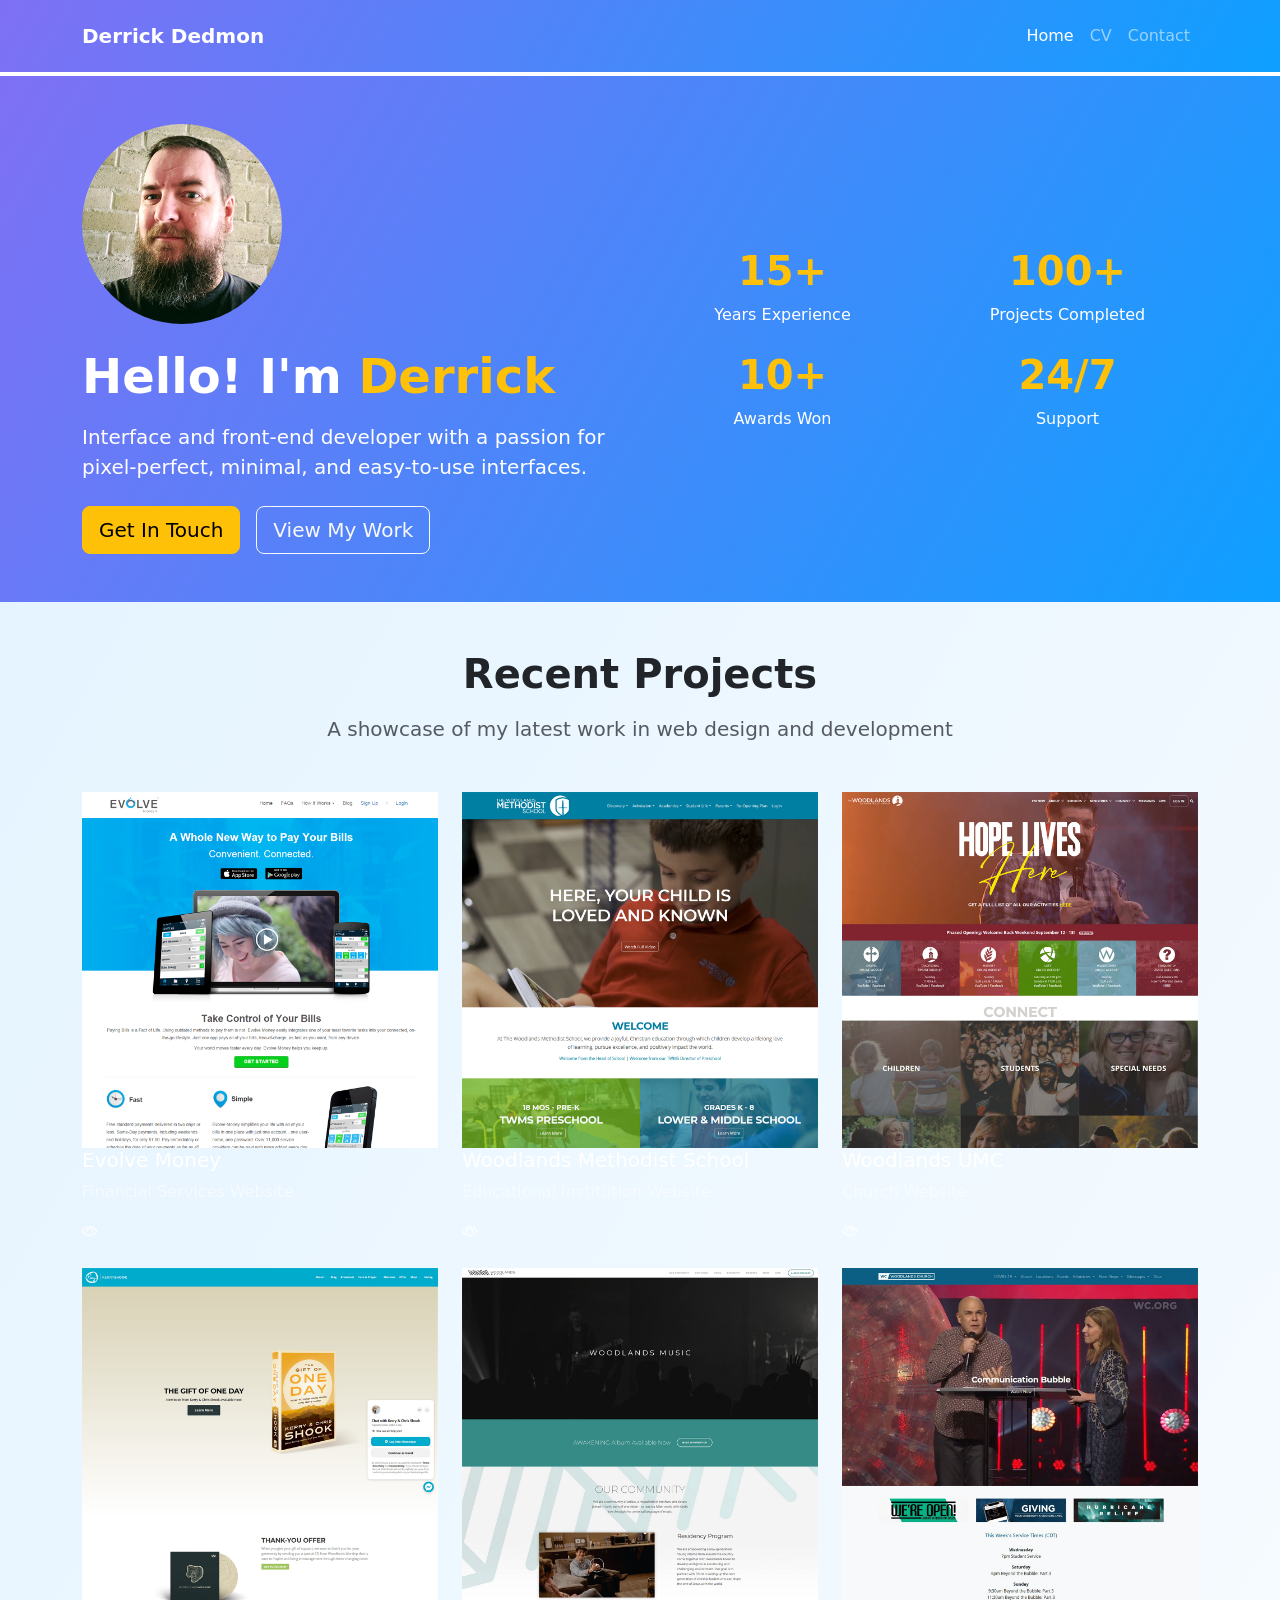
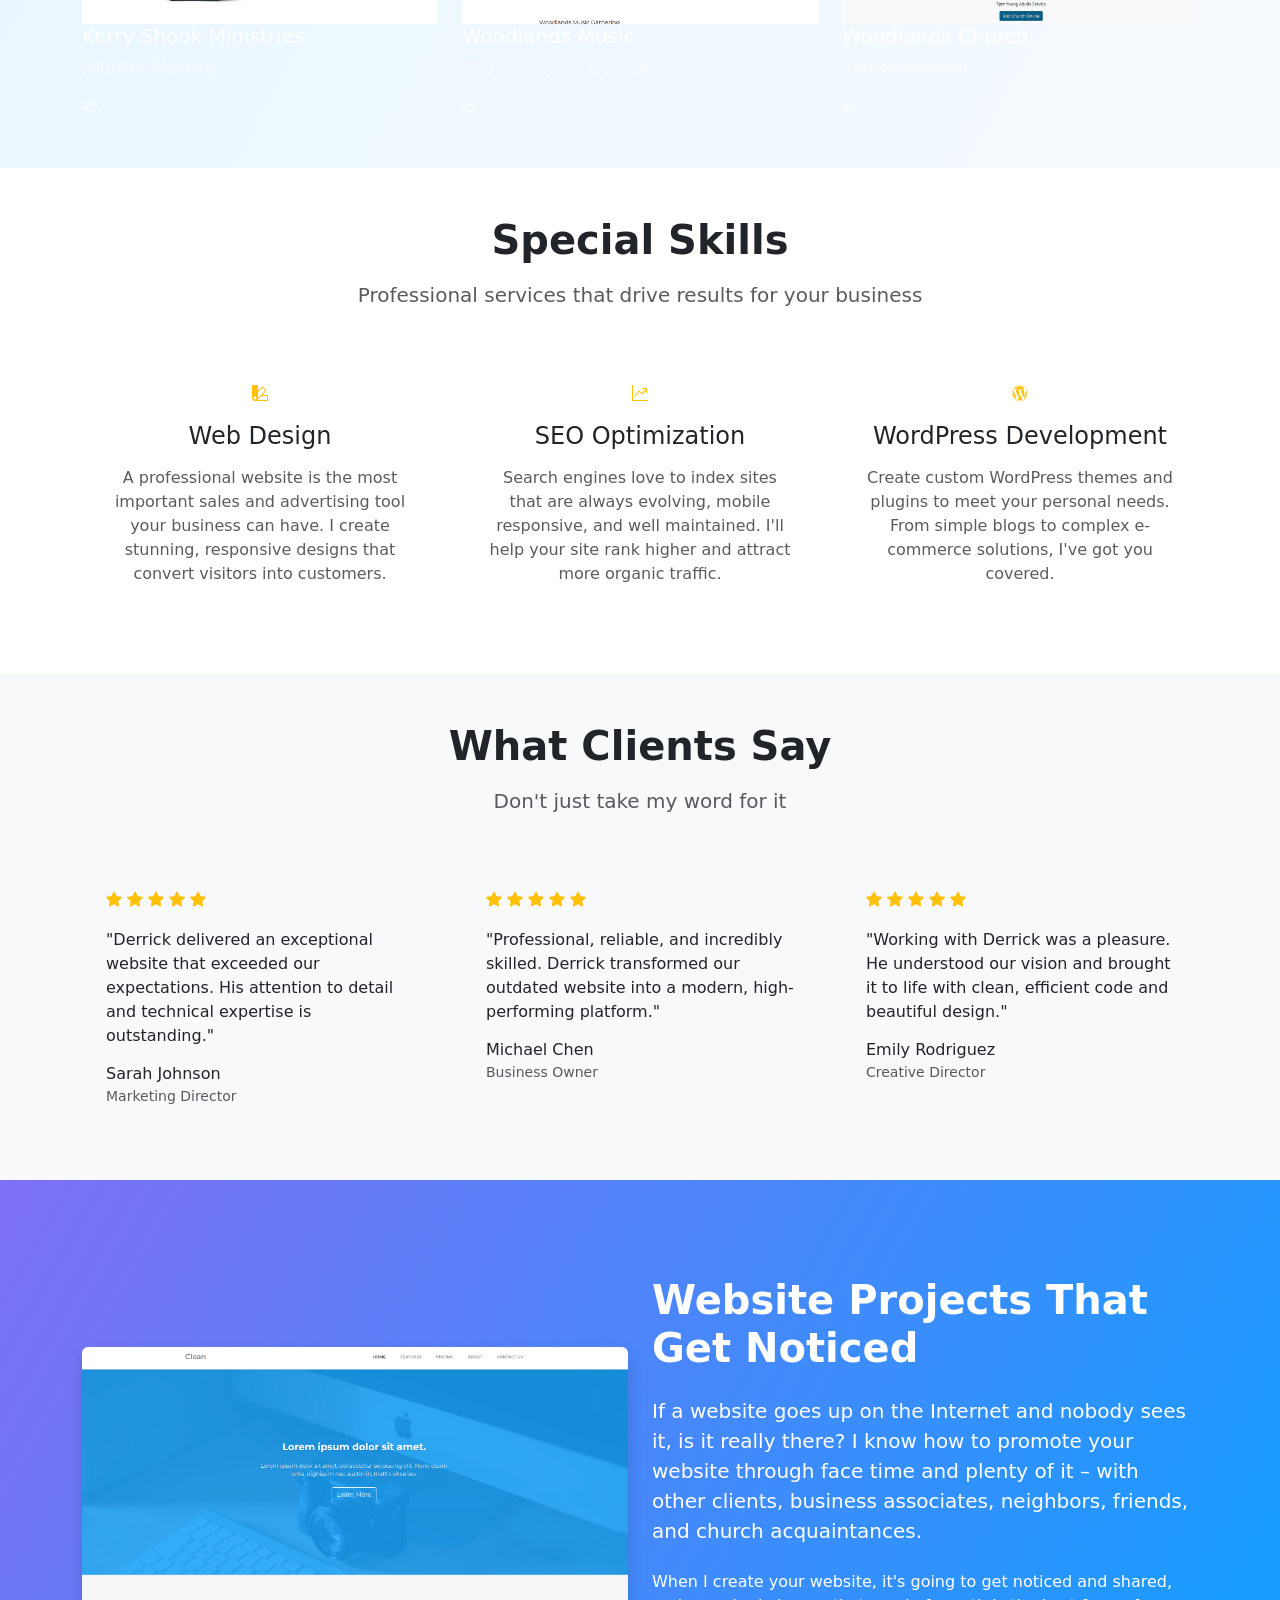
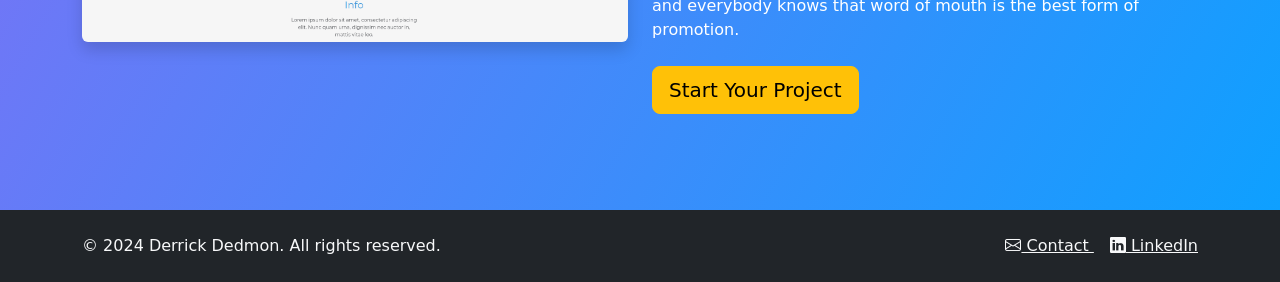
==== index.html @ a7741dc5 "Update index.html" ====
<!doctype html>
<html lang="en">
<head>
    <!-- Required meta tags -->
    <meta charset="utf-8">
    <meta name="viewport" content="width=device-width, initial-scale=1">
    <meta name="description" content="Derrick Dedmon - Expert WordPress Developer, Web Designer, and SEO Specialist in Houston, Texas. Creating stunning, responsive websites that drive results.">
    <meta name="keywords" content="WordPress Developer, Web Designer, SEO Specialist, Houston, Texas, Freelance Web Developer">
    <meta name="author" content="Derrick Dedmon">
    
    <!-- Open Graph / Facebook -->
    <meta property="og:type" content="website">
    <meta property="og:url" content="https://onegoodcoder.com/">
    <meta property="og:title" content="Derrick Dedmon - WordPress Developer & Web Designer">
    <meta property="og:description" content="Expert WordPress Developer, Web Designer, and SEO Specialist in Houston, Texas.">
    
    <!-- Bootstrap CSS -->
    <link href="https://cdn.jsdelivr.net/npm/bootstrap@5.3.7/dist/css/bootstrap.min.css" rel="stylesheet" integrity="sha384-LN+7fdVzj6u52u30Kp6M/trliBMCMKTyK833zpbD+pXdCLuTusPj697FH4R/5mcr" crossorigin="anonymous">
    <link href="https://cdn.jsdelivr.net/npm/bootstrap-icons@1.11.3/font/bootstrap-icons.css" rel="stylesheet">
    <link rel="stylesheet" href="./theme.css">

    <title>Derrick Dedmon - WordPress Developer, Web Designer, SEO Specialist | Houston, Texas</title>

    <!-- Google Tag Manager -->
    <script>(function (w, d, s, l, i) {
        w[l] = w[l] || [];
        w[l].push({
            'gtm.start':
                new Date().getTime(), event: 'gtm.js'
        });
        var f = d.getElementsByTagName(s)[0],
            j = d.createElement(s), dl = l != 'dataLayer' ? '&l=' + l : '';
        j.async = true;
        j.src =
            'https://www.googletagmanager.com/gtm.js?id=' + i + dl;
        f.parentNode.insertBefore(j, f);
    })(window, document, 'script', 'dataLayer', 'GTM-5NBNQS2');</script>
    <!-- End Google Tag Manager -->

    <!-- Global site tag (gtag.js) - Google Analytics -->
    <script async src="https://www.googletagmanager.com/gtag/js?id=G-TBDB7QMYYD"></script>
    <script>
        window.dataLayer = window.dataLayer || [];
        function gtag(){dataLayer.push(arguments);}
        gtag('js', new Date());
        gtag('config', 'G-TBDB7QMYYD');
    </script>
</head>
<body>
    <!-- Skip to main content for accessibility -->
    <a href="#main-content" class="visually-hidden-focusable btn btn-primary">Skip to main content</a>

    <!-- Google Tag Manager (noscript) -->
    <noscript>
        <iframe src="https://www.googletagmanager.com/ns.html?id=GTM-5NBNQS2"
                height="0" width="0" style="display:none;visibility:hidden"></iframe>
    </noscript>
    <!-- End Google Tag Manager (noscript) -->

    <nav class="navbar navbar-expand-lg fixed-top navbar-dark bg-dark gradient py-3" role="navigation" aria-label="Main navigation">
        <div class="container">
            <button class="navbar-toggler" type="button" data-bs-toggle="collapse" data-bs-target="#navbarNav" 
                    aria-controls="navbarNav" aria-expanded="false" aria-label="Toggle navigation">
                <span class="navbar-toggler-icon"></span>
            </button>
            <a class="navbar-brand fw-bold" href="index.html">Derrick Dedmon</a>
            <div class="collapse navbar-collapse" id="navbarNav">
                <ul class="navbar-nav ms-auto">
                    <li class="nav-item">
                        <a class="nav-link active" aria-current="page" href="index.html">Home</a>
                    </li>
                    <li class="nav-item">
                        <a class="nav-link" href="skills.html">CV</a>
                    </li>
                    <li class="nav-item">
                        <a class="nav-link" href="contact.html">Contact</a>
                    </li>
                </ul>
            </div>
        </div>
    </nav>

    <main id="main-content">
        <!-- Hero Section -->
        <section class="hero-section gradient text-white py-5" style="margin-top: 76px;">
            <div class="container">
                <div class="row align-items-center min-vh-75">
                    <div class="col-lg-6 text-center text-lg-start">
                        <img src="./images/Imug.png" alt="Derrick Dedmon - Professional headshot" 
                             class="img-fluid rounded-circle mb-4 hero-image" style="max-width: 200px;">
                        <h1 class="display-5 fw-bold mb-3">Hello! I'm <span class="text-warning">Derrick</span></h1>
                        <p class="lead mb-4">Interface and front-end developer with a passion for pixel-perfect, minimal, and easy-to-use interfaces.</p>
                        <div class="d-flex flex-column flex-sm-row gap-3 justify-content-center justify-content-lg-start">
                            <a href="contact.html" class="btn btn-warning btn-lg">Get In Touch</a>
                            <a href="skills.html" class="btn btn-outline-light btn-lg">View My Work</a>
                        </div>
                    </div>
                    <div class="col-lg-6 text-center mt-5 mt-lg-0">
                        <div class="hero-stats">
                            <div class="row g-4">
                                <div class="col-6">
                                    <div class="stat-box">
                                        <h3 class="display-6 fw-bold text-warning">15+</h3>
                                        <p class="mb-0">Years Experience</p>
                                    </div>
                                </div>
                                <div class="col-6">
                                    <div class="stat-box">
                                        <h3 class="display-6 fw-bold text-warning">100+</h3>
                                        <p class="mb-0">Projects Completed</p>
                                    </div>
                                </div>
                                <div class="col-6">
                                    <div class="stat-box">
                                        <h3 class="display-6 fw-bold text-warning">10+</h3>
                                        <p class="mb-0">Awards Won</p>
                                    </div>
                                </div>
                                <div class="col-6">
                                    <div class="stat-box">
                                        <h3 class="display-6 fw-bold text-warning">24/7</h3>
                                        <p class="mb-0">Support</p>
                                    </div>
                                </div>
                            </div>
                        </div>
                    </div>
                </div>
            </div>
        </section>

        <!-- Portfolio Section -->
        <section class="py-5 bg-light-blue" id="portfolio">
            <div class="container">
                <div class="text-center mb-5">
                    <h2 class="display-6 fw-bold mb-3">Recent Projects</h2>
                    <p class="lead text-muted">A showcase of my latest work in web design and development</p>
                </div>
                <div class="row g-4">
                    <div class="col-lg-4 col-md-6">
                        <div class="portfolio-card" data-bs-toggle="modal" data-bs-target="#portfolioModal1">
                            <div class="portfolio-image">
                                <img src="./images/Evolve-Money-1270.png" alt="Evolve Money - Financial services website" class="img-fluid">
                                <div class="portfolio-overlay">
                                    <div class="overlay-content">
                                        <h5 class="text-white">Evolve Money</h5>
                                        <p class="text-white-50">Financial Services Website</p>
                                        <i class="bi bi-eye text-white"></i>
                                    </div>
                                </div>
                            </div>
                        </div>
                    </div>
                    <div class="col-lg-4 col-md-6">
                        <div class="portfolio-card" data-bs-toggle="modal" data-bs-target="#portfolioModal2">
                            <div class="portfolio-image">
                                <img src="./images/The-Woodlands-Methodist-School-1270.png" alt="The Woodlands Methodist School website" class="img-fluid">
                                <div class="portfolio-overlay">
                                    <div class="overlay-content">
                                        <h5 class="text-white">Woodlands Methodist School</h5>
                                        <p class="text-white-50">Educational Institution Website</p>
                                        <i class="bi bi-eye text-white"></i>
                                    </div>
                                </div>
                            </div>
                        </div>
                    </div>
                    <div class="col-lg-4 col-md-6">
                        <div class="portfolio-card" data-bs-toggle="modal" data-bs-target="#portfolioModal3">
                            <div class="portfolio-image">
                                <img src="./images/The-Woodlands-United-Methodist-Church-Woodlands-Texas-1270.png" alt="The Woodlands United Methodist Church website" class="img-fluid">
                                <div class="portfolio-overlay">
                                    <div class="overlay-content">
                                        <h5 class="text-white">Woodlands UMC</h5>
                                        <p class="text-white-50">Church Website</p>
                                        <i class="bi bi-eye text-white"></i>
                                    </div>
                                </div>
                            </div>
                        </div>
                    </div>
                    <div class="col-lg-4 col-md-6">
                        <div class="portfolio-card" data-bs-toggle="modal" data-bs-target="#portfolioModal4">
                            <div class="portfolio-image">
                                <img src="./images/Kerry-Shook-Ministries-1270.png" alt="Kerry Shook Ministries website" class="img-fluid">
                                <div class="portfolio-overlay">
                                    <div class="overlay-content">
                                        <h5 class="text-white">Kerry Shook Ministries</h5>
                                        <p class="text-white-50">Ministry Website</p>
                                        <i class="bi bi-eye text-white"></i>
                                    </div>
                                </div>
                            </div>
                        </div>
                    </div>
                    <div class="col-lg-4 col-md-6">
                        <div class="portfolio-card" data-bs-toggle="modal" data-bs-target="#portfolioModal5">
                            <div class="portfolio-image">
                                <img src="./images/Woodlands-Music-1270.png" alt="Woodlands Music website" class="img-fluid">
                                <div class="portfolio-overlay">
                                    <div class="overlay-content">
                                        <h5 class="text-white">Woodlands Music</h5>
                                        <p class="text-white-50">Music Services Website</p>
                                        <i class="bi bi-eye text-white"></i>
                                    </div>
                                </div>
                            </div>
                        </div>
                    </div>
                    <div class="col-lg-4 col-md-6">
                        <div class="portfolio-card" data-bs-toggle="modal" data-bs-target="#portfolioModal6">
                            <div class="portfolio-image">
                                <img src="./images/Woodlands-Church-1270.png" alt="Woodlands Church website" class="img-fluid">
                                <div class="portfolio-overlay">
                                    <div class="overlay-content">
                                        <h5 class="text-white">Woodlands Church</h5>
                                        <p class="text-white-50">Church Website</p>
                                        <i class="bi bi-eye text-white"></i>
                                    </div>
                                </div>
                            </div>
                        </div>
                    </div>
                </div>
            </div>
        </section>

        <!-- Services Section -->
        <section class="py-5" id="services">
            <div class="container">
                <div class="text-center mb-5">
                    <h2 class="display-6 fw-bold mb-3">Special Skills</h2>
                    <p class="lead text-muted">Professional services that drive results for your business</p>
                </div>
                <div class="row g-4">
                    <div class="col-lg-4 col-md-6">
                        <div class="service-card text-center h-100 p-4">
                            <div class="service-icon mb-3">
                                <i class="bi bi-palette2 text-warning"></i>
                            </div>
                            <h4 class="mb-3">Web Design</h4>
                            <p class="text-muted">A professional website is the most important sales and advertising tool your business can have. I create stunning, responsive designs that convert visitors into customers.</p>
                        </div>
                    </div>
                    <div class="col-lg-4 col-md-6">
                        <div class="service-card text-center h-100 p-4">
                            <div class="service-icon mb-3">
                                <i class="bi bi-graph-up-arrow text-warning"></i>
                            </div>
                            <h4 class="mb-3">SEO Optimization</h4>
                            <p class="text-muted">Search engines love to index sites that are always evolving, mobile responsive, and well maintained. I'll help your site rank higher and attract more organic traffic.</p>
                        </div>
                    </div>
                    <div class="col-lg-4 col-md-6">
                        <div class="service-card text-center h-100 p-4">
                            <div class="service-icon mb-3">
                                <i class="bi bi-wordpress text-warning"></i>
                            </div>
                            <h4 class="mb-3">WordPress Development</h4>
                            <p class="text-muted">Create custom WordPress themes and plugins to meet your personal needs. From simple blogs to complex e-commerce solutions, I've got you covered.</p>
                        </div>
                    </div>
                </div>
            </div>
        </section>

        <!-- Testimonials Section -->
        <section class="py-5 bg-light">
            <div class="container">
                <div class="text-center mb-5">
                    <h2 class="display-6 fw-bold mb-3">What Clients Say</h2>
                    <p class="lead text-muted">Don't just take my word for it</p>
                </div>
                <div class="row g-4">
                    <div class="col-lg-4">
                        <div class="testimonial-card p-4 h-100">
                            <div class="stars mb-3">
                                <i class="bi bi-star-fill text-warning"></i>
                                <i class="bi bi-star-fill text-warning"></i>
                                <i class="bi bi-star-fill text-warning"></i>
                                <i class="bi bi-star-fill text-warning"></i>
                                <i class="bi bi-star-fill text-warning"></i>
                            </div>
                            <p class="mb-3">"Derrick delivered an exceptional website that exceeded our expectations. His attention to detail and technical expertise is outstanding."</p>
                            <div class="d-flex align-items-center">
                                <div>
                                    <h6 class="mb-0">Sarah Johnson</h6>
                                    <small class="text-muted">Marketing Director</small>
                                </div>
                            </div>
                        </div>
                    </div>
                    <div class="col-lg-4">
                        <div class="testimonial-card p-4 h-100">
                            <div class="stars mb-3">
                                <i class="bi bi-star-fill text-warning"></i>
                                <i class="bi bi-star-fill text-warning"></i>
                                <i class="bi bi-star-fill text-warning"></i>
                                <i class="bi bi-star-fill text-warning"></i>
                                <i class="bi bi-star-fill text-warning"></i>
                            </div>
                            <p class="mb-3">"Professional, reliable, and incredibly skilled. Derrick transformed our outdated website into a modern, high-performing platform."</p>
                            <div class="d-flex align-items-center">
                                <div>
                                    <h6 class="mb-0">Michael Chen</h6>
                                    <small class="text-muted">Business Owner</small>
                                </div>
                            </div>
                        </div>
                    </div>
                    <div class="col-lg-4">
                        <div class="testimonial-card p-4 h-100">
                            <div class="stars mb-3">
                                <i class="bi bi-star-fill text-warning"></i>
                                <i class="bi bi-star-fill text-warning"></i>
                                <i class="bi bi-star-fill text-warning"></i>
                                <i class="bi bi-star-fill text-warning"></i>
                                <i class="bi bi-star-fill text-warning"></i>
                            </div>
                            <p class="mb-3">"Working with Derrick was a pleasure. He understood our vision and brought it to life with clean, efficient code and beautiful design."</p>
                            <div class="d-flex align-items-center">
                                <div>
                                    <h6 class="mb-0">Emily Rodriguez</h6>
                                    <small class="text-muted">Creative Director</small>
                                </div>
                            </div>
                        </div>
                    </div>
                </div>
            </div>
        </section>

        <!-- About Section -->
        <section class="gradient text-white py-5">
            <div class="container">
                <div class="row align-items-center py-5">
                    <div class="col-lg-6 mb-4 mb-lg-0">
                        <img src="./images/image6.png" alt="Derrick working on website projects" class="img-fluid rounded shadow">
                    </div>
                    <div class="col-lg-6">
                        <h2 class="display-6 fw-bold mb-4">Website Projects That Get Noticed</h2>
                        <p class="lead mb-4">If a website goes up on the Internet and nobody sees it, is it really there? I know how to promote your website through face time and plenty of it – with other clients, business associates, neighbors, friends, and church acquaintances.</p>
                        <p class="mb-4">When I create your website, it's going to get noticed and shared, and everybody knows that word of mouth is the best form of promotion.</p>
                        <a href="contact.html" class="btn btn-warning btn-lg">Start Your Project</a>
                    </div>
                </div>
            </div>
        </section>
    </main>

    <!-- Footer -->
    <footer class="bg-dark text-light py-4">
        <div class="container">
            <div class="row">
                <div class="col-md-6">
                    <p class="mb-0">&copy; 2024 Derrick Dedmon. All rights reserved.</p>
                </div>
                <div class="col-md-6 text-md-end">
                    <a href="mailto:derrick@onegoodcoder.com" class="text-light me-3">
                        <i class="bi bi-envelope"></i> Contact
                    </a>
                    <a href="#" class="text-light">
                        <i class="bi bi-linkedin"></i> LinkedIn
                    </a>
                </div>
            </div>
        </div>
    </footer>

    <!-- Portfolio Modals -->
    <div class="modal fade" id="portfolioModal1" tabindex="-1" aria-labelledby="portfolioModal1Label" aria-hidden="true">
        <div class="modal-dialog modal-lg">
            <div class="modal-content">
                <div class="modal-header">
                    <h5 class="modal-title" id="portfolioModal1Label">Evolve Money</h5>
                    <button type="button" class="btn-close" data-bs-dismiss="modal" aria-label="Close"></button>
                </div>
                <div class="modal-body">
                    <img src="./images/Evolve-Money-1270.png" alt="Evolve Money website screenshot" class="img-fluid mb-3">
                    <p><strong>Project Type:</strong> Financial Services Website</p>
                    <p><strong>Technologies:</strong> WordPress, Custom Theme, Bootstrap, JavaScript</p>
                    <p><strong>Description:</strong> A modern, secure financial services website with custom user portals and responsive design. Features include account management, financial calculators, and integrated payment systems.</p>
                </div>
            </div>
        </div>
    </div>

    <!-- Additional portfolio modals would follow the same pattern -->
    
    <script src="https://cdn.jsdelivr.net/npm/bootstrap@5.3.7/dist/js/bootstrap.bundle.min.js" integrity="sha384-ndDqU0Gzau9qJ1lfW4pNLlhNTkCfHzAVBReH9diLvGRem5+R9g2FzA8ZGN954O5Q" crossorigin="anonymous"></script>
    
    <script>
        // Smooth scrolling for internal links
        document.querySelectorAll('a[href^="#"]').forEach(anchor => {
            anchor.addEventListener('click', function (e) {
                e.preventDefault();
                const target = document.querySelector(this.getAttribute('href'));
                if (target) {
                    target.scrollIntoView({
                        behavior: 'smooth',
                        block: 'start'
                    });
                }
            });
        });

        // Add loading animation for portfolio images
        const portfolioImages = document.querySelectorAll('.portfolio-image img');
        portfolioImages.forEach(img => {
            img.addEventListener('load', function() {
                this.classList.add('loaded');
            });
        });
    </script>
</body>
</html>
---- theme.css ----
.gradient {
  background: linear-gradient(120deg, #7f70f5, #0ea0ff);
  background-color: rgba(0, 0, 0, 0);
  color: #fff;
}
.bg-light-blue {
  background: linear-gradient(120deg, #e5f4ff, #f6fbff);
  background-color: #e5f4ff;
}
.grow {
  transition: all 0.2s ease-in-out;
}
.grow:hover {
  transform: scale(1.1);
  -webkit-box-shadow: 0px 0px 10px 0px rgba(0,0,0,0.4);
-moz-box-shadow: 0px 0px 10px 0px rgba(0,0,0,0.4);
box-shadow: 0px 0px 10px 0px rgba(0,0,0,0.4);
}
.portfolio-block {
  height: 100vh;
}
.portfolio-block form {
    max-width: 650px;
    margin: auto;
    box-shadow: 0 2px 10px rgba(0,0,0,.1);
}
.form-group {
    margin-bottom: 1rem;
}
.portfolio-block form .button button {
    margin-top: 30px;
}
.award-grid {
  display: grid;
  grid-template-columns: repeat(auto-fit, minmax(300px, 1fr));
  grid-template-rows: 1fr;
grid-column-gap: 10px;
  grid-row-gap: 10px;
}
.award-item {
    padding: 30px;
  border: 2px solid rgba(255,177,51,0.50);
border-radius: 10px;
}
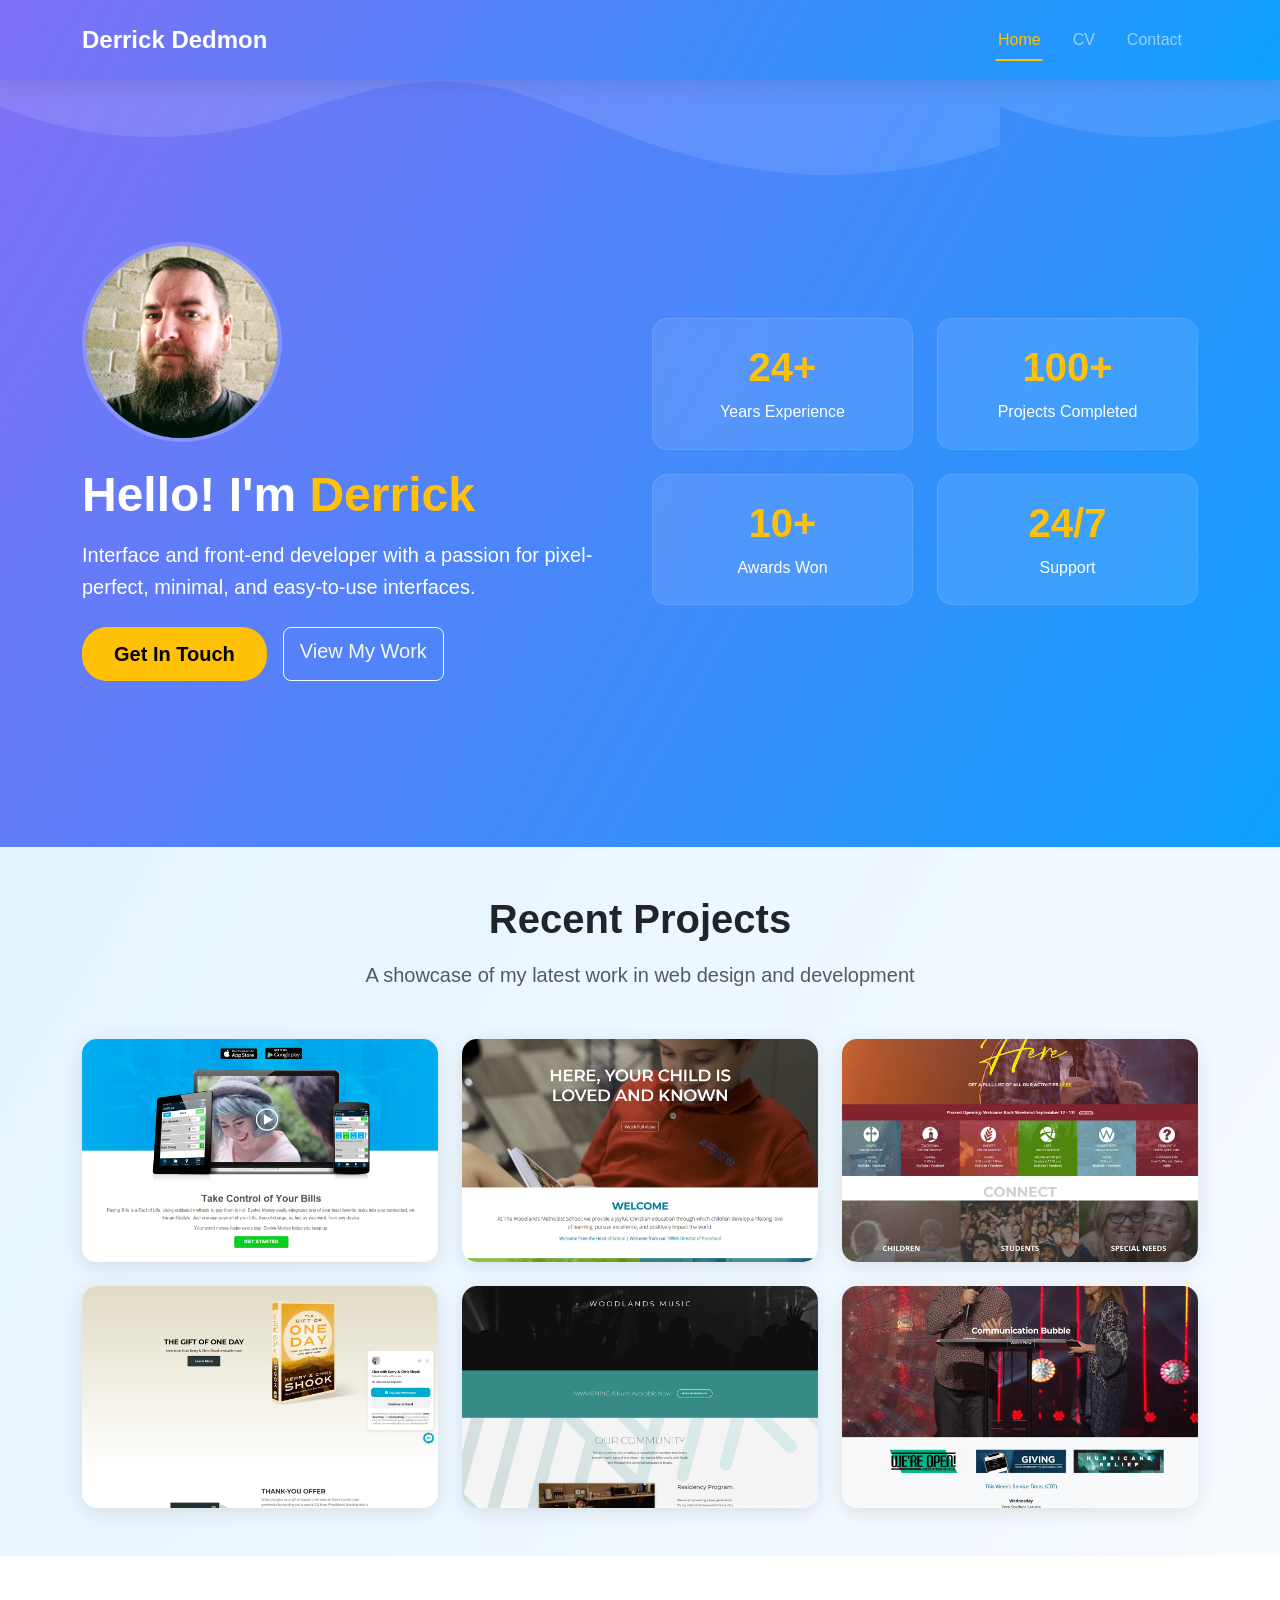
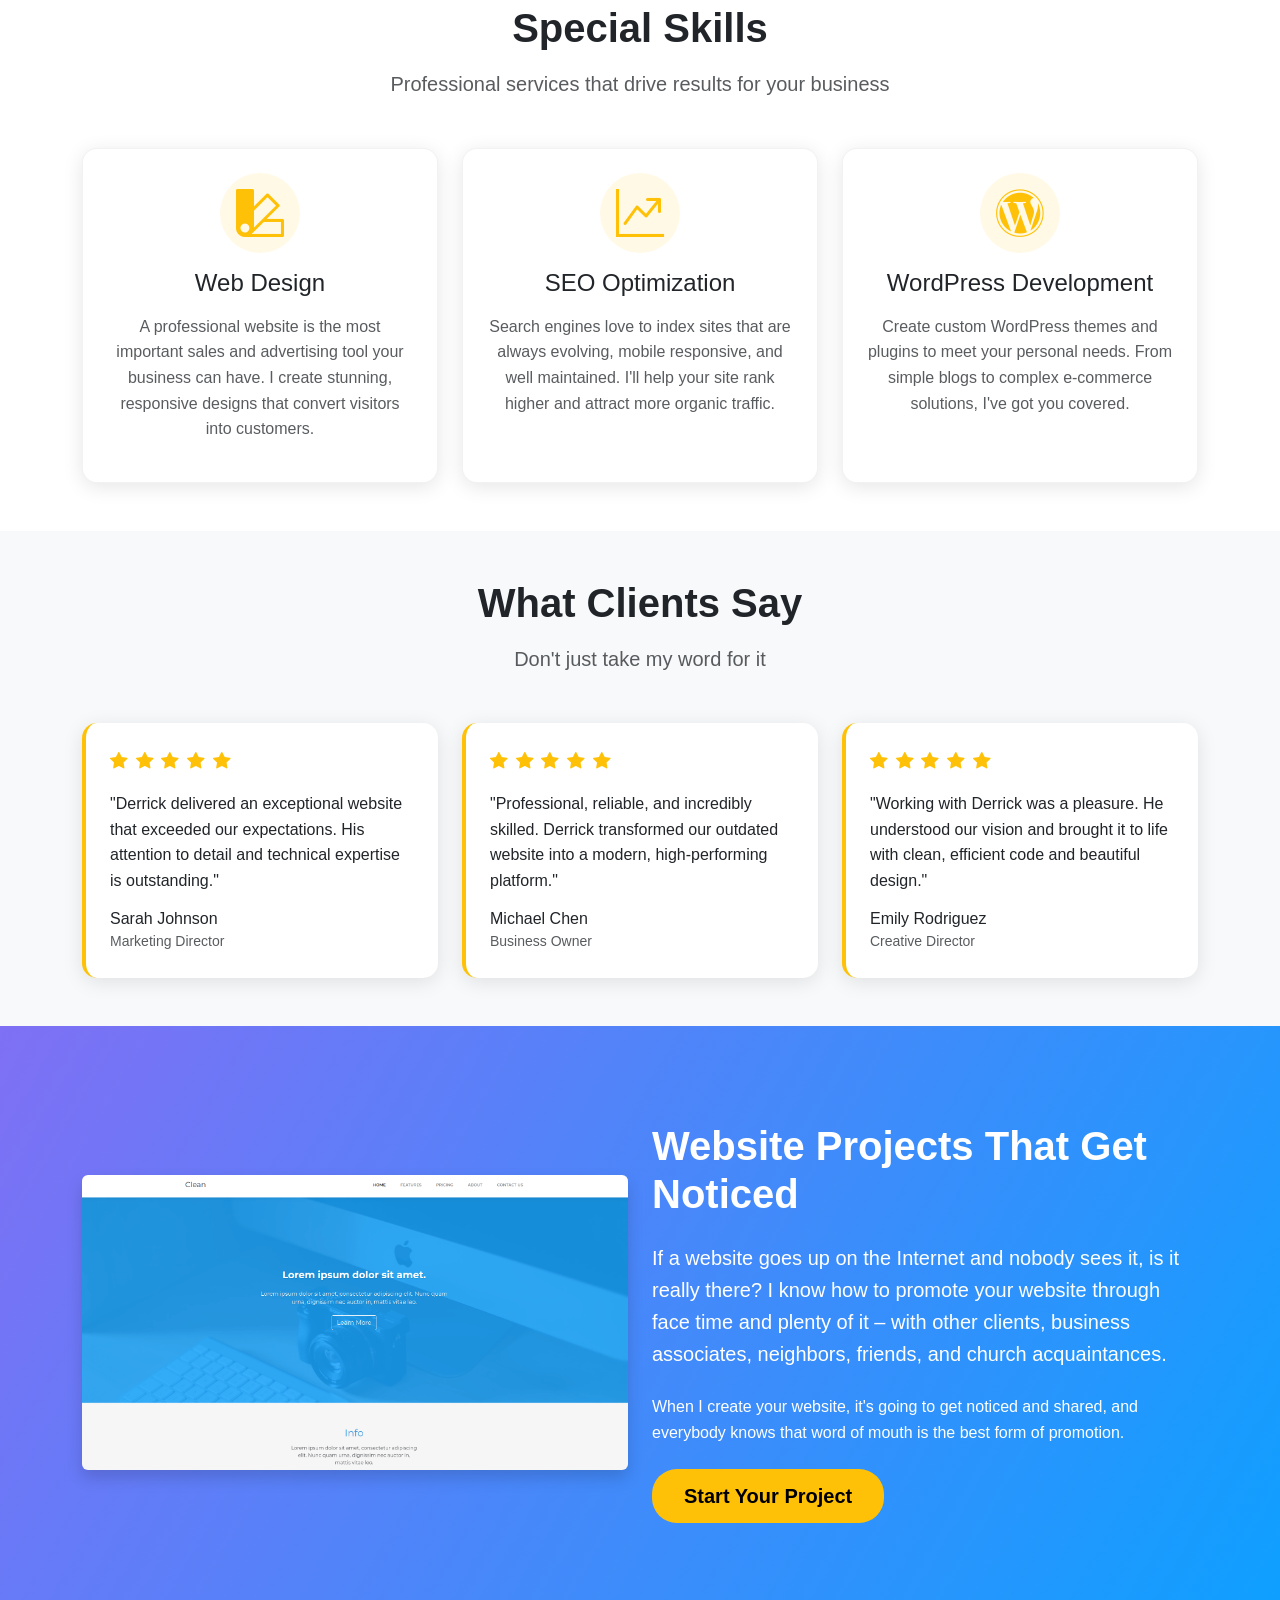
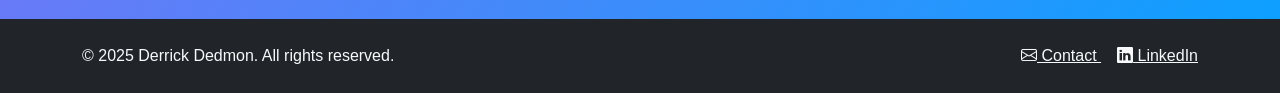
==== commit 60a5e39c: "Fix broken functionality, update content, and improve SEO/accessibility - Add missing portfolio moda" ====
--- a/index.html
+++ b/index.html
@@ -13,11 +13,14 @@
     <meta property="og:url" content="https://onegoodcoder.com/">
     <meta property="og:title" content="Derrick Dedmon - WordPress Developer & Web Designer">
     <meta property="og:description" content="Expert WordPress Developer, Web Designer, and SEO Specialist in Houston, Texas.">
-    
+    <meta property="og:image" content="https://onegoodcoder.com/images/Imug.png">
+
+    <link rel="canonical" href="https://onegoodcoder.com/">
+
     <!-- Bootstrap CSS -->
     <link href="https://cdn.jsdelivr.net/npm/bootstrap@5.3.7/dist/css/bootstrap.min.css" rel="stylesheet" integrity="sha384-LN+7fdVzj6u52u30Kp6M/trliBMCMKTyK833zpbD+pXdCLuTusPj697FH4R/5mcr" crossorigin="anonymous">
     <link href="https://cdn.jsdelivr.net/npm/bootstrap-icons@1.11.3/font/bootstrap-icons.css" rel="stylesheet">
-    <link rel="stylesheet" href="./theme.css">
+    <link rel="stylesheet" href="theme.css">
 
     <title>Derrick Dedmon - WordPress Developer, Web Designer, SEO Specialist | Houston, Texas</title>
 
@@ -92,7 +95,7 @@
                         <p class="lead mb-4">Interface and front-end developer with a passion for pixel-perfect, minimal, and easy-to-use interfaces.</p>
                         <div class="d-flex flex-column flex-sm-row gap-3 justify-content-center justify-content-lg-start">
                             <a href="contact.html" class="btn btn-warning btn-lg">Get In Touch</a>
-                            <a href="skills.html" class="btn btn-outline-light btn-lg">View My Work</a>
+                            <a href="#portfolio" class="btn btn-outline-light btn-lg">View My Work</a>
                         </div>
                     </div>
                     <div class="col-lg-6 text-center mt-5 mt-lg-0">
@@ -100,7 +103,7 @@
                             <div class="row g-4">
                                 <div class="col-6">
                                     <div class="stat-box">
-                                        <h3 class="display-6 fw-bold text-warning">15+</h3>
+                                        <h3 class="display-6 fw-bold text-warning">24+</h3>
                                         <p class="mb-0">Years Experience</p>
                                     </div>
                                 </div>
@@ -138,9 +141,9 @@
                 </div>
                 <div class="row g-4">
                     <div class="col-lg-4 col-md-6">
-                        <div class="portfolio-card" data-bs-toggle="modal" data-bs-target="#portfolioModal1">
+                        <div class="portfolio-card" role="button" tabindex="0" data-bs-toggle="modal" data-bs-target="#portfolioModal1">
                             <div class="portfolio-image">
-                                <img src="./images/Evolve-Money-1270.png" alt="Evolve Money - Financial services website" class="img-fluid">
+                                <img src="./images/Evolve-Money-1270.png" alt="Evolve Money - Financial services website" class="img-fluid" loading="lazy">
                                 <div class="portfolio-overlay">
                                     <div class="overlay-content">
                                         <h5 class="text-white">Evolve Money</h5>
@@ -152,9 +155,9 @@
                         </div>
                     </div>
                     <div class="col-lg-4 col-md-6">
-                        <div class="portfolio-card" data-bs-toggle="modal" data-bs-target="#portfolioModal2">
+                        <div class="portfolio-card" role="button" tabindex="0" data-bs-toggle="modal" data-bs-target="#portfolioModal2">
                             <div class="portfolio-image">
-                                <img src="./images/The-Woodlands-Methodist-School-1270.png" alt="The Woodlands Methodist School website" class="img-fluid">
+                                <img src="./images/The-Woodlands-Methodist-School-1270.png" alt="The Woodlands Methodist School website" class="img-fluid" loading="lazy">
                                 <div class="portfolio-overlay">
                                     <div class="overlay-content">
                                         <h5 class="text-white">Woodlands Methodist School</h5>
@@ -166,9 +169,9 @@
                         </div>
                     </div>
                     <div class="col-lg-4 col-md-6">
-                        <div class="portfolio-card" data-bs-toggle="modal" data-bs-target="#portfolioModal3">
+                        <div class="portfolio-card" role="button" tabindex="0" data-bs-toggle="modal" data-bs-target="#portfolioModal3">
                             <div class="portfolio-image">
-                                <img src="./images/The-Woodlands-United-Methodist-Church-Woodlands-Texas-1270.png" alt="The Woodlands United Methodist Church website" class="img-fluid">
+                                <img src="./images/The-Woodlands-United-Methodist-Church-Woodlands-Texas-1270.png" alt="The Woodlands United Methodist Church website" class="img-fluid" loading="lazy">
                                 <div class="portfolio-overlay">
                                     <div class="overlay-content">
                                         <h5 class="text-white">Woodlands UMC</h5>
@@ -180,9 +183,9 @@
                         </div>
                     </div>
                     <div class="col-lg-4 col-md-6">
-                        <div class="portfolio-card" data-bs-toggle="modal" data-bs-target="#portfolioModal4">
+                        <div class="portfolio-card" role="button" tabindex="0" data-bs-toggle="modal" data-bs-target="#portfolioModal4">
                             <div class="portfolio-image">
-                                <img src="./images/Kerry-Shook-Ministries-1270.png" alt="Kerry Shook Ministries website" class="img-fluid">
+                                <img src="./images/Kerry-Shook-Ministries-1270.png" alt="Kerry Shook Ministries website" class="img-fluid" loading="lazy">
                                 <div class="portfolio-overlay">
                                     <div class="overlay-content">
                                         <h5 class="text-white">Kerry Shook Ministries</h5>
@@ -194,9 +197,9 @@
                         </div>
                     </div>
                     <div class="col-lg-4 col-md-6">
-                        <div class="portfolio-card" data-bs-toggle="modal" data-bs-target="#portfolioModal5">
+                        <div class="portfolio-card" role="button" tabindex="0" data-bs-toggle="modal" data-bs-target="#portfolioModal5">
                             <div class="portfolio-image">
-                                <img src="./images/Woodlands-Music-1270.png" alt="Woodlands Music website" class="img-fluid">
+                                <img src="./images/Woodlands-Music-1270.png" alt="Woodlands Music website" class="img-fluid" loading="lazy">
                                 <div class="portfolio-overlay">
                                     <div class="overlay-content">
                                         <h5 class="text-white">Woodlands Music</h5>
@@ -208,9 +211,9 @@
                         </div>
                     </div>
                     <div class="col-lg-4 col-md-6">
-                        <div class="portfolio-card" data-bs-toggle="modal" data-bs-target="#portfolioModal6">
+                        <div class="portfolio-card" role="button" tabindex="0" data-bs-toggle="modal" data-bs-target="#portfolioModal6">
                             <div class="portfolio-image">
-                                <img src="./images/Woodlands-Church-1270.png" alt="Woodlands Church website" class="img-fluid">
+                                <img src="./images/Woodlands-Church-1270.png" alt="Woodlands Church website" class="img-fluid" loading="lazy">
                                 <div class="portfolio-overlay">
                                     <div class="overlay-content">
                                         <h5 class="text-white">Woodlands Church</h5>
@@ -335,7 +338,7 @@
             <div class="container">
                 <div class="row align-items-center py-5">
                     <div class="col-lg-6 mb-4 mb-lg-0">
-                        <img src="./images/image6.png" alt="Derrick working on website projects" class="img-fluid rounded shadow">
+                        <img src="./images/image6.png" alt="Derrick working on website projects" class="img-fluid rounded shadow" loading="lazy">
                     </div>
                     <div class="col-lg-6">
                         <h2 class="display-6 fw-bold mb-4">Website Projects That Get Noticed</h2>
@@ -353,13 +356,13 @@
         <div class="container">
             <div class="row">
                 <div class="col-md-6">
-                    <p class="mb-0">&copy; 2024 Derrick Dedmon. All rights reserved.</p>
+                    <p class="mb-0">&copy; 2025 Derrick Dedmon. All rights reserved.</p>
                 </div>
                 <div class="col-md-6 text-md-end">
                     <a href="mailto:derrick@onegoodcoder.com" class="text-light me-3">
                         <i class="bi bi-envelope"></i> Contact
                     </a>
-                    <a href="#" class="text-light">
+                    <a href="https://linkedin.com/in/derrickdedmon" class="text-light" target="_blank" rel="noopener">
                         <i class="bi bi-linkedin"></i> LinkedIn
                     </a>
                 </div>
@@ -385,16 +388,101 @@
         </div>
     </div>
 
-    <!-- Additional portfolio modals would follow the same pattern -->
-    
+    <div class="modal fade" id="portfolioModal2" tabindex="-1" aria-labelledby="portfolioModal2Label" aria-hidden="true">
+        <div class="modal-dialog modal-lg">
+            <div class="modal-content">
+                <div class="modal-header">
+                    <h5 class="modal-title" id="portfolioModal2Label">Woodlands Methodist School</h5>
+                    <button type="button" class="btn-close" data-bs-dismiss="modal" aria-label="Close"></button>
+                </div>
+                <div class="modal-body">
+                    <img src="./images/The-Woodlands-Methodist-School-1270.png" alt="The Woodlands Methodist School website screenshot" class="img-fluid mb-3">
+                    <p><strong>Project Type:</strong> Educational Institution Website</p>
+                    <p><strong>Technologies:</strong> WordPress, Custom Theme, Bootstrap, JavaScript</p>
+                    <p><strong>Description:</strong> A welcoming and informative website for The Woodlands Methodist School, featuring enrollment information, academic programs, and community resources with a clean, modern design.</p>
+                </div>
+            </div>
+        </div>
+    </div>
+
+    <div class="modal fade" id="portfolioModal3" tabindex="-1" aria-labelledby="portfolioModal3Label" aria-hidden="true">
+        <div class="modal-dialog modal-lg">
+            <div class="modal-content">
+                <div class="modal-header">
+                    <h5 class="modal-title" id="portfolioModal3Label">The Woodlands United Methodist Church</h5>
+                    <button type="button" class="btn-close" data-bs-dismiss="modal" aria-label="Close"></button>
+                </div>
+                <div class="modal-body">
+                    <img src="./images/The-Woodlands-United-Methodist-Church-Woodlands-Texas-1270.png" alt="The Woodlands United Methodist Church website screenshot" class="img-fluid mb-3">
+                    <p><strong>Project Type:</strong> Church Website</p>
+                    <p><strong>Technologies:</strong> WordPress, Custom Theme, RockRMS Integration, Bootstrap</p>
+                    <p><strong>Description:</strong> An award-winning church website featuring event management, online giving, sermon archives, and community engagement tools. Recognized in multiple industry publications for outstanding design.</p>
+                </div>
+            </div>
+        </div>
+    </div>
+
+    <div class="modal fade" id="portfolioModal4" tabindex="-1" aria-labelledby="portfolioModal4Label" aria-hidden="true">
+        <div class="modal-dialog modal-lg">
+            <div class="modal-content">
+                <div class="modal-header">
+                    <h5 class="modal-title" id="portfolioModal4Label">Kerry Shook Ministries</h5>
+                    <button type="button" class="btn-close" data-bs-dismiss="modal" aria-label="Close"></button>
+                </div>
+                <div class="modal-body">
+                    <img src="./images/Kerry-Shook-Ministries-1270.png" alt="Kerry Shook Ministries website screenshot" class="img-fluid mb-3">
+                    <p><strong>Project Type:</strong> Ministry Website</p>
+                    <p><strong>Technologies:</strong> WordPress, Custom Theme, Bootstrap, JavaScript</p>
+                    <p><strong>Description:</strong> A ministry website designed to share resources, sermons, and event information with a global audience. Features media integration, donation capabilities, and responsive design.</p>
+                </div>
+            </div>
+        </div>
+    </div>
+
+    <div class="modal fade" id="portfolioModal5" tabindex="-1" aria-labelledby="portfolioModal5Label" aria-hidden="true">
+        <div class="modal-dialog modal-lg">
+            <div class="modal-content">
+                <div class="modal-header">
+                    <h5 class="modal-title" id="portfolioModal5Label">Woodlands Music</h5>
+                    <button type="button" class="btn-close" data-bs-dismiss="modal" aria-label="Close"></button>
+                </div>
+                <div class="modal-body">
+                    <img src="./images/Woodlands-Music-1270.png" alt="Woodlands Music website screenshot" class="img-fluid mb-3">
+                    <p><strong>Project Type:</strong> Music Services Website</p>
+                    <p><strong>Technologies:</strong> WordPress, Custom Theme, Bootstrap, JavaScript</p>
+                    <p><strong>Description:</strong> A dynamic website for Woodlands Music featuring service information, audio/video integration, and event scheduling with an engaging, modern interface.</p>
+                </div>
+            </div>
+        </div>
+    </div>
+
+    <div class="modal fade" id="portfolioModal6" tabindex="-1" aria-labelledby="portfolioModal6Label" aria-hidden="true">
+        <div class="modal-dialog modal-lg">
+            <div class="modal-content">
+                <div class="modal-header">
+                    <h5 class="modal-title" id="portfolioModal6Label">Woodlands Church</h5>
+                    <button type="button" class="btn-close" data-bs-dismiss="modal" aria-label="Close"></button>
+                </div>
+                <div class="modal-body">
+                    <img src="./images/Woodlands-Church-1270.png" alt="Woodlands Church website screenshot" class="img-fluid mb-3">
+                    <p><strong>Project Type:</strong> Church Website</p>
+                    <p><strong>Technologies:</strong> WordPress, Custom Theme, Bootstrap, JavaScript</p>
+                    <p><strong>Description:</strong> A comprehensive church website featuring online services, event management, small group finder, and community resources with a welcoming, user-friendly design.</p>
+                </div>
+            </div>
+        </div>
+    </div>
+
     <script src="https://cdn.jsdelivr.net/npm/bootstrap@5.3.7/dist/js/bootstrap.bundle.min.js" integrity="sha384-ndDqU0Gzau9qJ1lfW4pNLlhNTkCfHzAVBReH9diLvGRem5+R9g2FzA8ZGN954O5Q" crossorigin="anonymous"></script>
     
     <script>
         // Smooth scrolling for internal links
         document.querySelectorAll('a[href^="#"]').forEach(anchor => {
             anchor.addEventListener('click', function (e) {
+                const href = this.getAttribute('href');
+                if (href === '#') return;
                 e.preventDefault();
-                const target = document.querySelector(this.getAttribute('href'));
+                const target = document.querySelector(href);
                 if (target) {
                     target.scrollIntoView({
                         behavior: 'smooth',
@@ -404,11 +492,28 @@
             });
         });
 
-        // Add loading animation for portfolio images
-        const portfolioImages = document.querySelectorAll('.portfolio-image img');
-        portfolioImages.forEach(img => {
-            img.addEventListener('load', function() {
-                this.classList.add('loaded');
+        // Add loading animation for portfolio images (JS opt-in so images show without JS)
+        const portfolioSection = document.getElementById('portfolio');
+        if (portfolioSection) {
+            portfolioSection.classList.add('js-loading');
+            portfolioSection.querySelectorAll('.portfolio-image img').forEach(img => {
+                if (img.complete) {
+                    img.classList.add('loaded');
+                } else {
+                    img.addEventListener('load', function() {
+                        this.classList.add('loaded');
+                    });
+                }
+            });
+        }
+
+        // Keyboard support for portfolio cards
+        document.querySelectorAll('.portfolio-card').forEach(card => {
+            card.addEventListener('keydown', function(e) {
+                if (e.key === 'Enter' || e.key === ' ') {
+                    e.preventDefault();
+                    this.click();
+                }
             });
         });
     </script>
--- a/theme.css
+++ b/theme.css
@@ -1,44 +1,523 @@
+/* ===== GLOBAL STYLES ===== */
+:root {
+  --primary-gradient: linear-gradient(120deg, #7f70f5, #0ea0ff);
+  --light-gradient: linear-gradient(120deg, #e5f4ff, #f6fbff);
+  --warning-color: #ffc107;
+  --dark-color: #212529;
+  --light-color: #f8f9fa;
+  --transition: all 0.3s ease;
+  --shadow: 0 4px 20px rgba(0,0,0,0.1);
+  --shadow-hover: 0 8px 30px rgba(0,0,0,0.15);
+}
+
+* {
+  box-sizing: border-box;
+}
+
+html {
+  scroll-behavior: smooth;
+}
+
+body {
+  font-family: 'Segoe UI', Tahoma, Geneva, Verdana, sans-serif;
+  line-height: 1.6;
+}
+
+/* ===== UTILITY CLASSES ===== */
 .gradient {
-  background: linear-gradient(120deg, #7f70f5, #0ea0ff);
-  background-color: rgba(0, 0, 0, 0);
+  background: var(--primary-gradient);
   color: #fff;
 }
+
 .bg-light-blue {
-  background: linear-gradient(120deg, #e5f4ff, #f6fbff);
-  background-color: #e5f4ff;
-}
-.grow {
-  transition: all 0.2s ease-in-out;
-}
-.grow:hover {
+  background: var(--light-gradient);
+}
+
+.min-vh-75 {
+  min-height: 75vh;
+}
+
+/* Skip link for accessibility */
+.visually-hidden-focusable:not(:focus):not(:focus-within) {
+  position: absolute !important;
+  width: 1px !important;
+  height: 1px !important;
+  padding: 0 !important;
+  margin: -1px !important;
+  overflow: hidden !important;
+  clip: rect(0, 0, 0, 0) !important;
+  white-space: nowrap !important;
+  border: 0 !important;
+}
+
+/* ===== NAVIGATION ===== */
+.navbar {
+  backdrop-filter: blur(10px);
+  box-shadow: var(--shadow);
+  transition: var(--transition);
+}
+
+.navbar-brand {
+  font-size: 1.5rem;
+  font-weight: 700;
+}
+
+.navbar-nav .nav-link {
+  font-weight: 500;
+  margin: 0 0.5rem;
+  transition: var(--transition);
+  position: relative;
+}
+
+.navbar-nav .nav-link:hover,
+.navbar-nav .nav-link.active {
+  color: var(--warning-color) !important;
+}
+
+.navbar-nav .nav-link::after {
+  content: '';
+  position: absolute;
+  width: 0;
+  height: 2px;
+  bottom: 0;
+  left: 50%;
+  background-color: var(--warning-color);
+  transition: var(--transition);
+  transform: translateX(-50%);
+}
+
+.navbar-nav .nav-link:hover::after,
+.navbar-nav .nav-link.active::after {
+  width: 80%;
+}
+
+/* ===== HERO SECTION ===== */
+.hero-section {
+  position: relative;
+  overflow: hidden;
+}
+
+.hero-section::before {
+  content: '';
+  position: absolute;
+  top: 0;
+  left: 0;
+  right: 0;
+  bottom: 0;
+  background: url('data:image/svg+xml,<svg xmlns="http://www.w3.org/2000/svg" viewBox="0 0 1000 100" preserveAspectRatio="none"><path d="M421.9,6.5c22.6-2.5,51.5,0.4,75.5,5.3c23.6,4.9,70.9,23.5,100.5,35.7c75.8,32.2,133.7,44.5,192.6,49.7c23.6,2.1,48.7,3.5,103.4-2.5c54.7-6,106.2-25.6,106.2-25.6V0H0v30.3c0,0,72,32.6,158.4,30.5c39.2-0.7,92.8-6.7,134-22.4c21.2-8.1,52.2-18.2,79.7-24.2C399.3,7.9,411.6,7.5,421.9,6.5z" fill="rgba(255,255,255,0.1)"/></svg>') repeat-x;
+  background-size: 1000px 100px;
+  animation: wave 20s linear infinite;
+}
+
+@keyframes wave {
+  0% { transform: translateX(0); }
+  100% { transform: translateX(-1000px); }
+}
+
+.hero-image {
+  border: 4px solid rgba(255,255,255,0.2);
+  transition: var(--transition);
+}
+
+.hero-image:hover {
+  transform: scale(1.05);
+  border-color: var(--warning-color);
+}
+
+.stat-box {
+  background: rgba(255,255,255,0.1);
+  border-radius: 15px;
+  padding: 1.5rem;
+  backdrop-filter: blur(10px);
+  border: 1px solid rgba(255,255,255,0.1);
+  transition: var(--transition);
+}
+
+.stat-box:hover {
+  transform: translateY(-5px);
+  background: rgba(255,255,255,0.15);
+}
+
+/* ===== PORTFOLIO SECTION ===== */
+.portfolio-card {
+  cursor: pointer;
+  border-radius: 15px;
+  overflow: hidden;
+  box-shadow: var(--shadow);
+  transition: var(--transition);
+  background: white;
+}
+
+.portfolio-card:hover {
+  transform: translateY(-10px);
+  box-shadow: var(--shadow-hover);
+}
+
+.portfolio-image {
+  position: relative;
+  overflow: hidden;
+  aspect-ratio: 16/10;
+}
+
+.portfolio-image img {
+  width: 100%;
+  height: 100%;
+  object-fit: cover;
+  transition: var(--transition);
+}
+
+.portfolio-overlay {
+  position: absolute;
+  top: 0;
+  left: 0;
+  right: 0;
+  bottom: 0;
+  background: linear-gradient(45deg, rgba(127, 112, 245, 0.9), rgba(14, 160, 255, 0.9));
+  display: flex;
+  align-items: center;
+  justify-content: center;
+  opacity: 0;
+  transition: var(--transition);
+}
+
+.portfolio-card:hover .portfolio-overlay {
+  opacity: 1;
+}
+
+.portfolio-card:hover .portfolio-image img {
   transform: scale(1.1);
-  -webkit-box-shadow: 0px 0px 10px 0px rgba(0,0,0,0.4);
--moz-box-shadow: 0px 0px 10px 0px rgba(0,0,0,0.4);
-box-shadow: 0px 0px 10px 0px rgba(0,0,0,0.4);
-}
+}
+
+.overlay-content {
+  text-align: center;
+  transform: translateY(20px);
+  transition: var(--transition);
+}
+
+.portfolio-card:hover .overlay-content {
+  transform: translateY(0);
+}
+
+.overlay-content i {
+  font-size: 2rem;
+  margin-top: 1rem;
+}
+
+/* ===== SERVICE CARDS ===== */
+.service-card {
+  background: white;
+  border-radius: 15px;
+  box-shadow: var(--shadow);
+  transition: var(--transition);
+  border: 1px solid rgba(0,0,0,0.05);
+}
+
+.service-card:hover {
+  transform: translateY(-10px);
+  box-shadow: var(--shadow-hover);
+  border-color: var(--warning-color);
+}
+
+.service-icon i {
+  font-size: 3rem;
+  padding: 1rem;
+  background: rgba(255, 193, 7, 0.1);
+  border-radius: 50%;
+  width: 80px;
+  height: 80px;
+  display: flex;
+  align-items: center;
+  justify-content: center;
+  margin: 0 auto;
+  transition: var(--transition);
+}
+
+.service-card:hover .service-icon i {
+  background: var(--warning-color);
+  color: white !important;
+  transform: scale(1.1);
+}
+
+/* ===== TESTIMONIALS ===== */
+.testimonial-card {
+  background: white;
+  border-radius: 15px;
+  box-shadow: var(--shadow);
+  transition: var(--transition);
+  border-left: 4px solid var(--warning-color);
+}
+
+.testimonial-card:hover {
+  transform: translateY(-5px);
+  box-shadow: var(--shadow-hover);
+}
+
+.stars i {
+  font-size: 1.1rem;
+  margin-right: 0.2rem;
+}
+
+/* ===== MODALS ===== */
+.modal-content {
+  border-radius: 15px;
+  border: none;
+  overflow: hidden;
+}
+
+.modal-header {
+  background: var(--primary-gradient);
+  color: white;
+  border: none;
+}
+
+.modal-header .btn-close {
+  filter: invert(1);
+}
+
+/* ===== SKILLS PAGE SPECIFIC ===== */
 .portfolio-block {
-  height: 100vh;
-}
-.portfolio-block form {
-    max-width: 650px;
-    margin: auto;
-    box-shadow: 0 2px 10px rgba(0,0,0,.1);
-}
-.form-group {
-    margin-bottom: 1rem;
-}
-.portfolio-block form .button button {
-    margin-top: 30px;
-}
+  min-height: 100vh;
+  padding: 2rem 0;
+}
+
+.portfolio-block.cv {
+  background: var(--light-color);
+}
+
+.work-experience .item,
+.education .item {
+  background: white;
+  border-radius: 10px;
+  padding: 2rem;
+  margin-bottom: 2rem;
+  box-shadow: var(--shadow);
+  transition: var(--transition);
+  border-left: 4px solid var(--warning-color);
+}
+
+.work-experience .item:hover,
+.education .item:hover {
+  transform: translateX(10px);
+  box-shadow: var(--shadow-hover);
+}
+
+.badge {
+  font-size: 0.85rem;
+  padding: 0.5rem 1rem;
+}
+
+.progress {
+  height: 10px;
+  border-radius: 10px;
+  background-color: #e9ecef;
+  overflow: hidden;
+}
+
+.progress-bar {
+  background: var(--primary-gradient);
+  border-radius: 10px;
+  transition: width 1s ease-in-out;
+}
+
+.skills {
+  background: white;
+  border-radius: 15px;
+  padding: 2rem;
+  box-shadow: var(--shadow);
+}
+
 .award-grid {
   display: grid;
   grid-template-columns: repeat(auto-fit, minmax(300px, 1fr));
-  grid-template-rows: 1fr;
-grid-column-gap: 10px;
-  grid-row-gap: 10px;
-}
+  gap: 1.5rem;
+  margin-top: 2rem;
+}
+
 .award-item {
-    padding: 30px;
-  border: 2px solid rgba(255,177,51,0.50);
-border-radius: 10px;
-}
+  background: white;
+  padding: 2rem;
+  border: 2px solid rgba(255, 193, 7, 0.3);
+  border-radius: 15px;
+  transition: var(--transition);
+  box-shadow: var(--shadow);
+}
+
+.award-item:hover {
+  transform: translateY(-5px);
+  border-color: var(--warning-color);
+  box-shadow: var(--shadow-hover);
+}
+
+.hobbies .item {
+  background: white;
+  border-radius: 10px;
+  padding: 1.5rem;
+  margin-bottom: 1rem;
+  box-shadow: var(--shadow);
+  border-left: 4px solid var(--warning-color);
+  transition: var(--transition);
+}
+
+.hobbies .item:hover {
+  transform: translateX(10px);
+}
+
+/* ===== CONTACT PAGE SPECIFIC ===== */
+.contact-info {
+  background: white;
+  border-radius: 15px;
+  padding: 2rem;
+  box-shadow: var(--shadow);
+  margin-bottom: 2rem;
+}
+
+.contact-method {
+  display: flex;
+  align-items: center;
+  padding: 1rem;
+  margin: 0.5rem 0;
+  border-radius: 10px;
+  transition: var(--transition);
+  text-decoration: none;
+  color: inherit;
+}
+
+.contact-method:hover {
+  background: var(--light-gradient);
+  color: inherit;
+  text-decoration: none;
+}
+
+.contact-method i {
+  font-size: 1.5rem;
+  color: var(--warning-color);
+  margin-right: 1rem;
+  width: 40px;
+  text-align: center;
+}
+
+/* ===== FORM STYLES ===== */
+.form-control:focus {
+  border-color: var(--warning-color);
+  box-shadow: 0 0 0 0.2rem rgba(255, 193, 7, 0.25);
+}
+
+.btn-warning {
+  background: var(--warning-color);
+  border: none;
+  font-weight: 600;
+  padding: 0.75rem 2rem;
+  border-radius: 25px;
+  transition: var(--transition);
+}
+
+.btn-warning:hover {
+  background: #e0a800;
+  transform: translateY(-2px);
+  box-shadow: var(--shadow);
+}
+
+.btn-outline-warning {
+  border: 2px solid var(--warning-color);
+  color: var(--warning-color);
+  font-weight: 600;
+  padding: 0.75rem 2rem;
+  border-radius: 25px;
+  transition: var(--transition);
+}
+
+.btn-outline-warning:hover {
+  background: var(--warning-color);
+  color: white;
+  transform: translateY(-2px);
+  box-shadow: var(--shadow);
+}
+
+/* ===== RESPONSIVE DESIGN ===== */
+@media (max-width: 768px) {
+  .display-6 {
+    font-size: 2rem;
+  }
+  
+  .display-5 {
+    font-size: 2.5rem;
+  }
+  
+  .hero-section {
+    padding: 3rem 0;
+  }
+  
+  .stat-box {
+    padding: 1rem;
+  }
+  
+  .portfolio-card {
+    margin-bottom: 2rem;
+  }
+  
+  .service-card {
+    margin-bottom: 2rem;
+  }
+  
+  .award-grid {
+    grid-template-columns: 1fr;
+  }
+  
+  .work-experience .item:hover,
+  .education .item:hover {
+    transform: none;
+  }
+}
+
+@media (max-width: 576px) {
+  .container {
+    padding-left: 1rem;
+    padding-right: 1rem;
+  }
+  
+  .btn-lg {
+    padding: 0.75rem 1.5rem;
+    font-size: 1rem;
+  }
+  
+  .service-icon i {
+    width: 60px;
+    height: 60px;
+    font-size: 2rem;
+  }
+}
+
+/* ===== LOADING ANIMATIONS ===== */
+.portfolio-image img {
+  transition: opacity 0.3s ease;
+}
+
+.js-loading .portfolio-image img {
+  opacity: 0;
+}
+
+.js-loading .portfolio-image img.loaded {
+  opacity: 1;
+}
+
+/* ===== PRINT STYLES ===== */
+@media print {
+  .navbar,
+  .btn,
+  .modal {
+    display: none !important;
+  }
+  
+  .gradient {
+    background: white !important;
+    color: black !important;
+  }
+  
+  .portfolio-card,
+  .service-card,
+  .testimonial-card {
+    break-inside: avoid;
+    box-shadow: none !important;
+    border: 1px solid #ddd;
+  }
+}
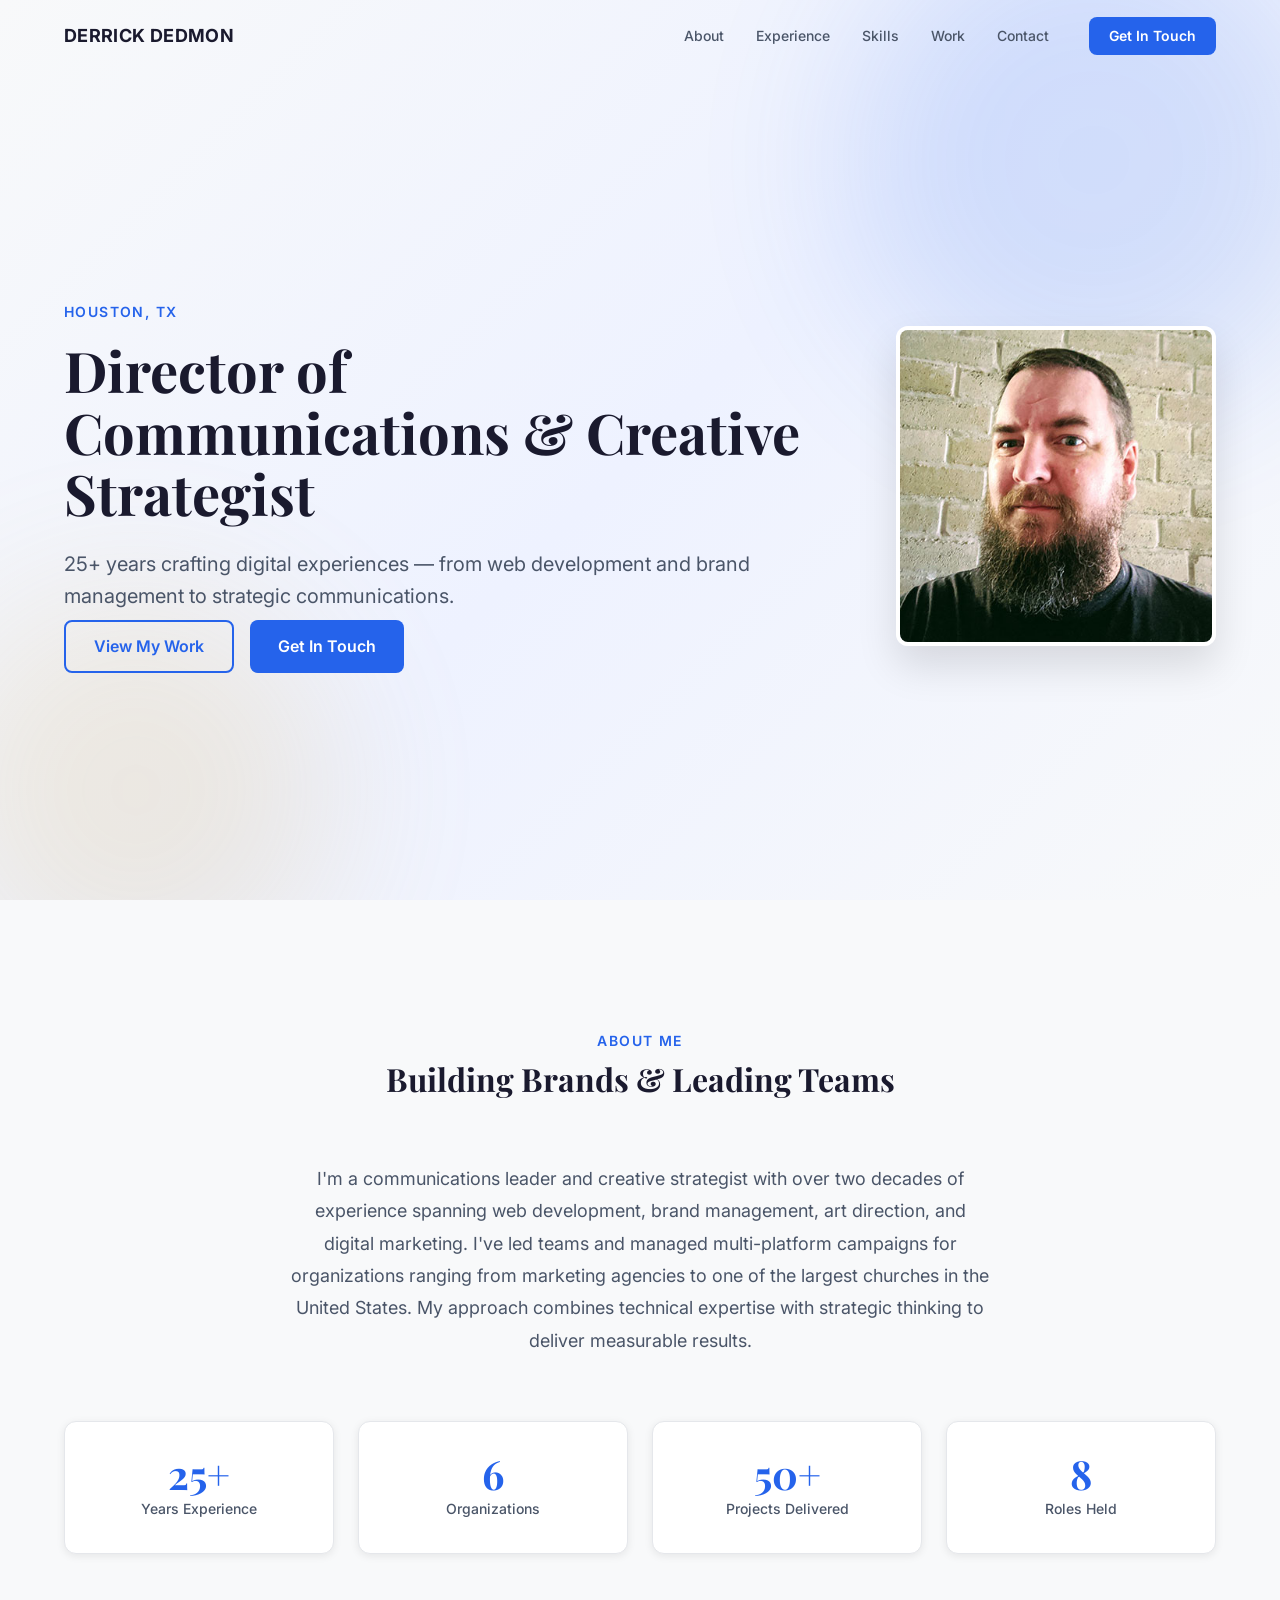
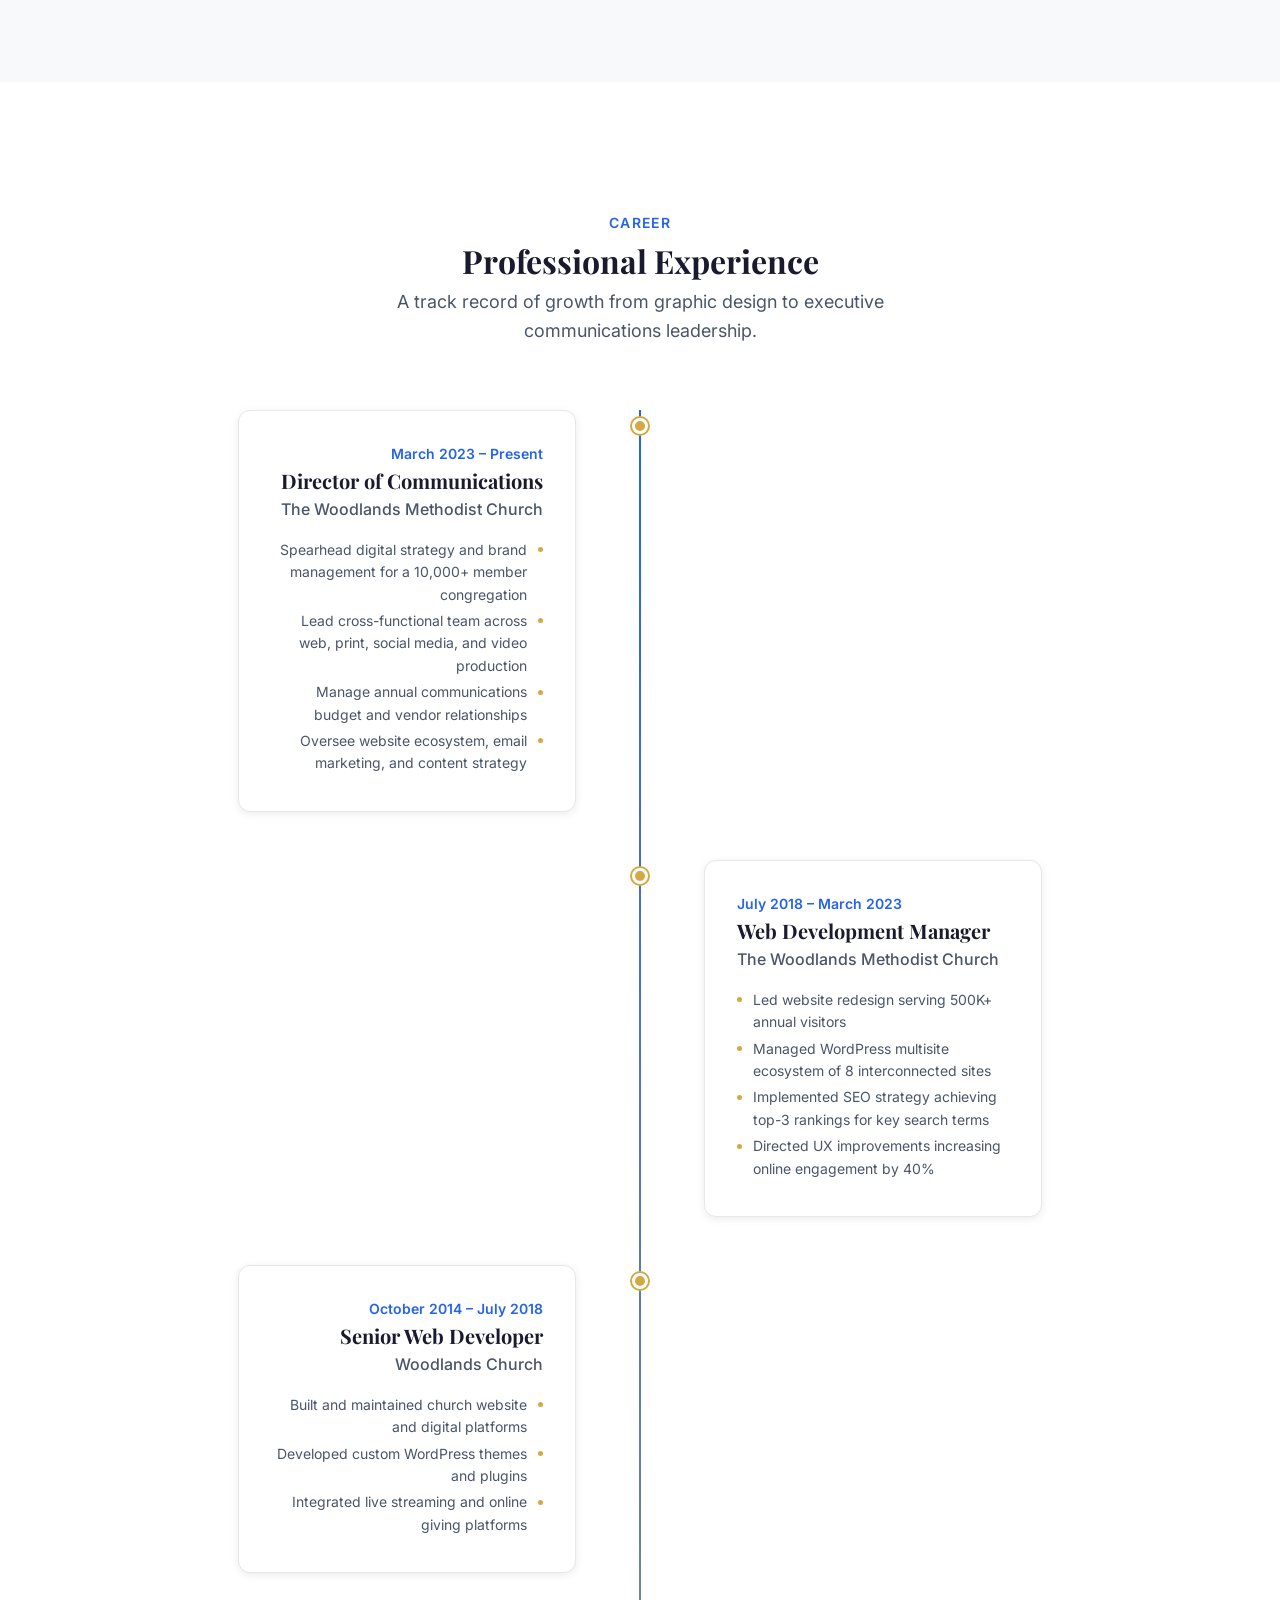
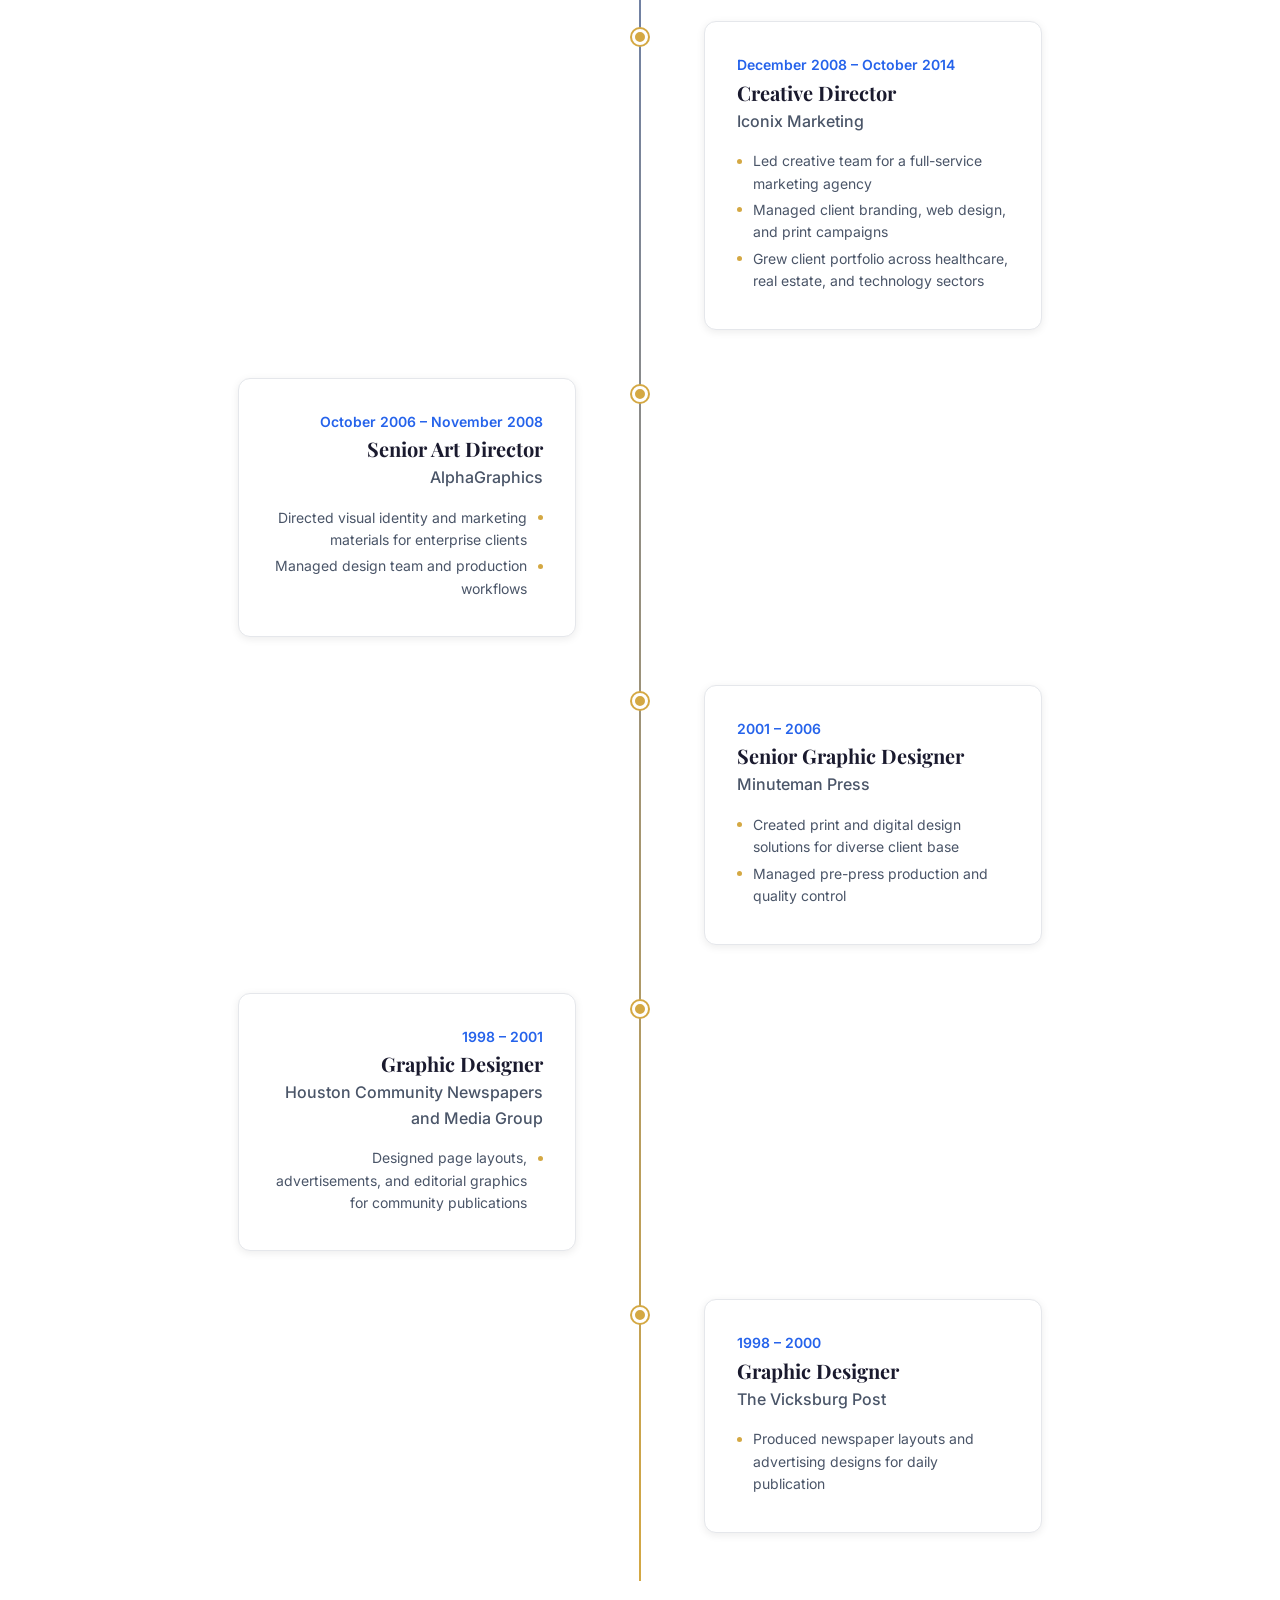
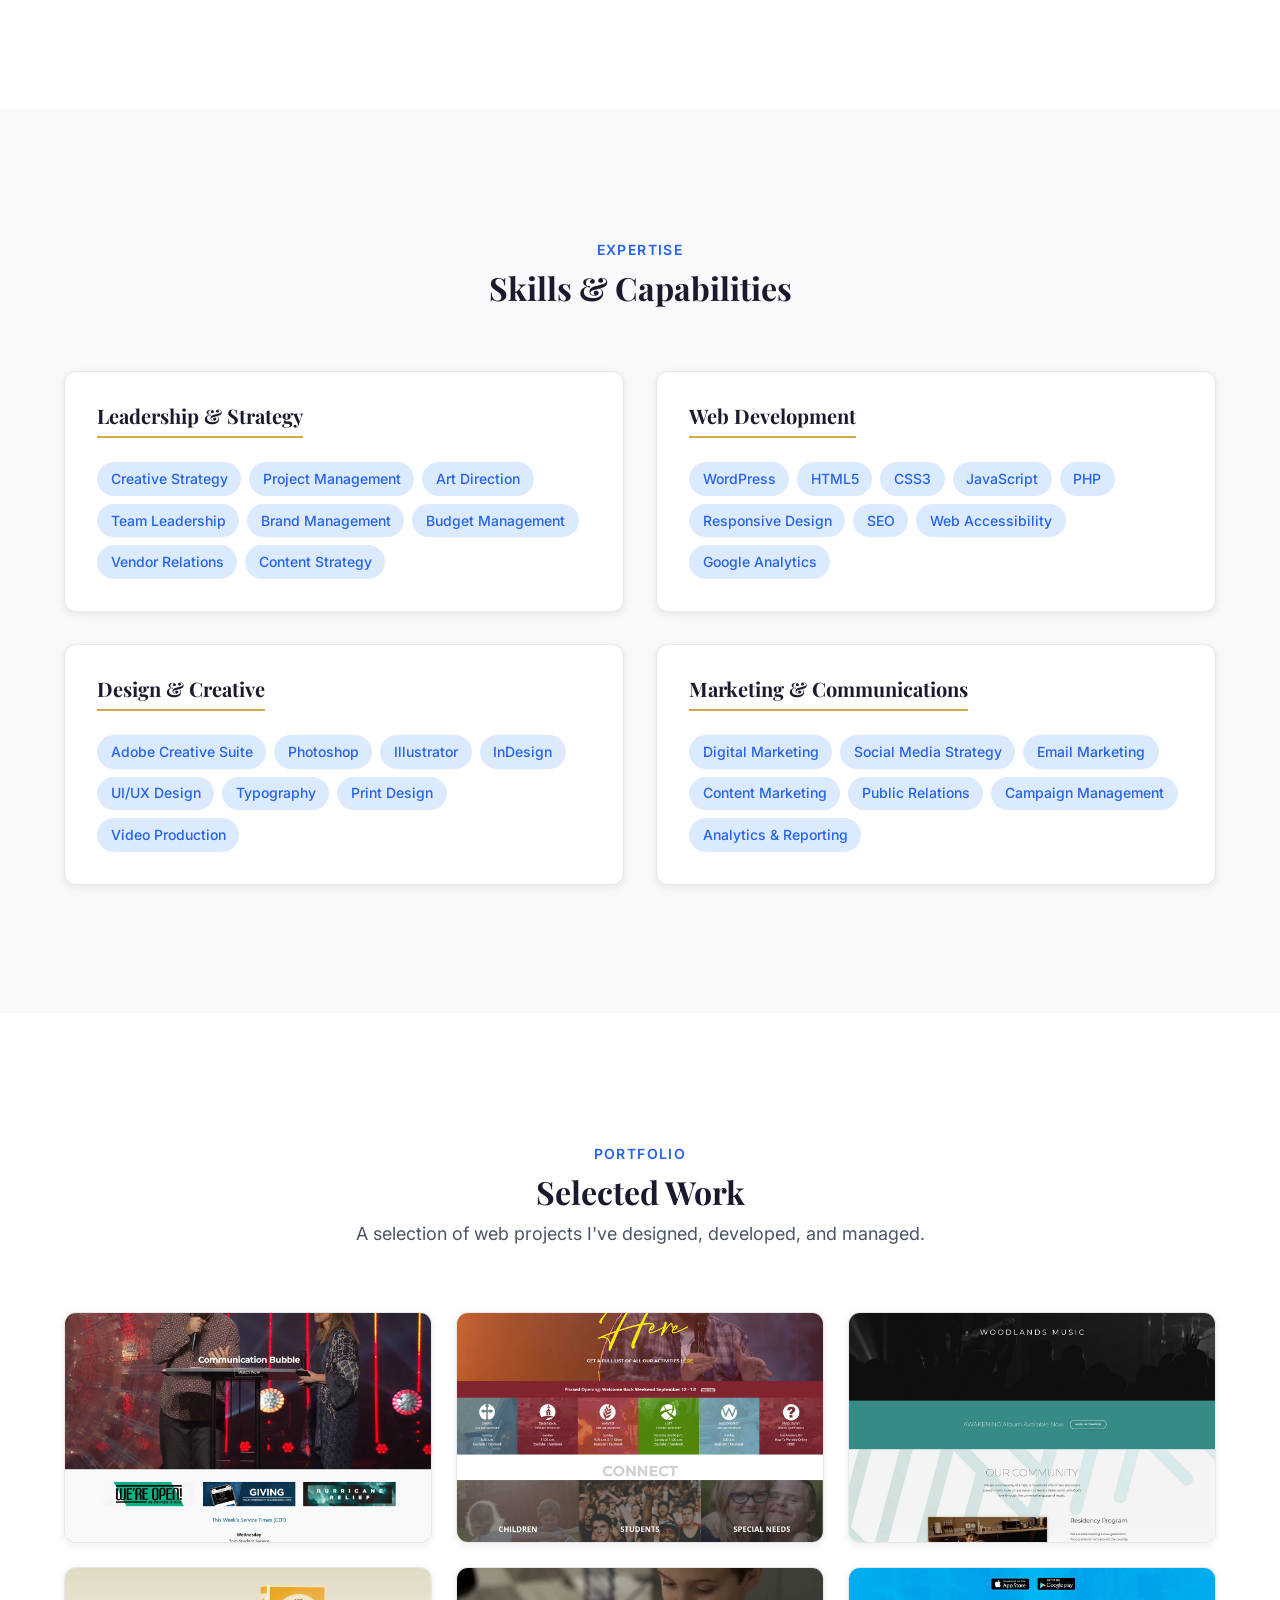
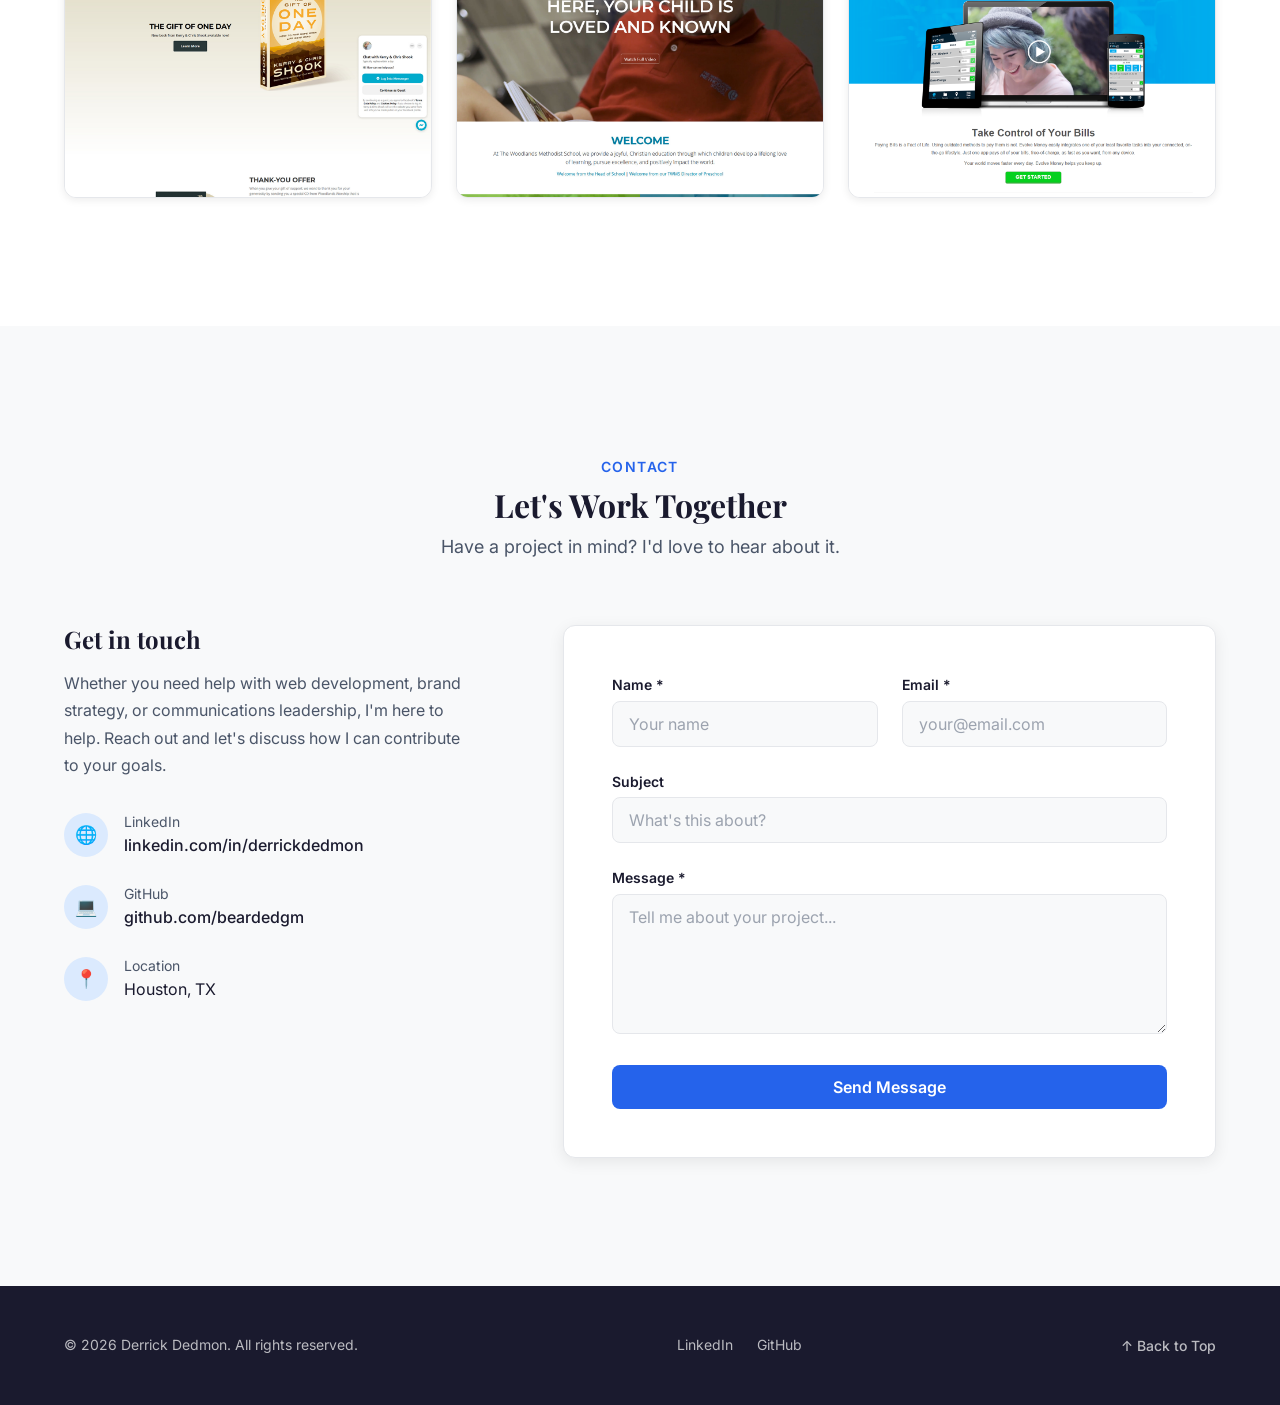
==== commit 53eb4ad8: "Redesign portfolio as modern single-page site Complete rewrite of onegoodcoder.com from a 3-page Boo" ====
--- a/index.html
+++ b/index.html
@@ -1,521 +1,628 @@
-<!doctype html>
+<!DOCTYPE html>
 <html lang="en">
 <head>
-    <!-- Required meta tags -->
-    <meta charset="utf-8">
-    <meta name="viewport" content="width=device-width, initial-scale=1">
-    <meta name="description" content="Derrick Dedmon - Expert WordPress Developer, Web Designer, and SEO Specialist in Houston, Texas. Creating stunning, responsive websites that drive results.">
-    <meta name="keywords" content="WordPress Developer, Web Designer, SEO Specialist, Houston, Texas, Freelance Web Developer">
-    <meta name="author" content="Derrick Dedmon">
-    
-    <!-- Open Graph / Facebook -->
-    <meta property="og:type" content="website">
-    <meta property="og:url" content="https://onegoodcoder.com/">
-    <meta property="og:title" content="Derrick Dedmon - WordPress Developer & Web Designer">
-    <meta property="og:description" content="Expert WordPress Developer, Web Designer, and SEO Specialist in Houston, Texas.">
-    <meta property="og:image" content="https://onegoodcoder.com/images/Imug.png">
-
-    <link rel="canonical" href="https://onegoodcoder.com/">
-
-    <!-- Bootstrap CSS -->
-    <link href="https://cdn.jsdelivr.net/npm/bootstrap@5.3.7/dist/css/bootstrap.min.css" rel="stylesheet" integrity="sha384-LN+7fdVzj6u52u30Kp6M/trliBMCMKTyK833zpbD+pXdCLuTusPj697FH4R/5mcr" crossorigin="anonymous">
-    <link href="https://cdn.jsdelivr.net/npm/bootstrap-icons@1.11.3/font/bootstrap-icons.css" rel="stylesheet">
-    <link rel="stylesheet" href="theme.css">
-
-    <title>Derrick Dedmon - WordPress Developer, Web Designer, SEO Specialist | Houston, Texas</title>
-
-    <!-- Google Tag Manager -->
-    <script>(function (w, d, s, l, i) {
-        w[l] = w[l] || [];
-        w[l].push({
-            'gtm.start':
-                new Date().getTime(), event: 'gtm.js'
-        });
-        var f = d.getElementsByTagName(s)[0],
-            j = d.createElement(s), dl = l != 'dataLayer' ? '&l=' + l : '';
-        j.async = true;
-        j.src =
-            'https://www.googletagmanager.com/gtm.js?id=' + i + dl;
-        f.parentNode.insertBefore(j, f);
-    })(window, document, 'script', 'dataLayer', 'GTM-5NBNQS2');</script>
-    <!-- End Google Tag Manager -->
-
-    <!-- Global site tag (gtag.js) - Google Analytics -->
-    <script async src="https://www.googletagmanager.com/gtag/js?id=G-TBDB7QMYYD"></script>
-    <script>
-        window.dataLayer = window.dataLayer || [];
-        function gtag(){dataLayer.push(arguments);}
-        gtag('js', new Date());
-        gtag('config', 'G-TBDB7QMYYD');
-    </script>
+  <meta charset="UTF-8">
+  <meta name="viewport" content="width=device-width, initial-scale=1.0">
+  <title>Derrick Dedmon | Director of Communications &amp; Creative Strategist</title>
+  <meta name="description" content="Derrick Dedmon is a Director of Communications and Creative Strategist in Houston, TX with 25+ years of experience in web development, brand management, and digital strategy.">
+  <meta name="keywords" content="Derrick Dedmon, Director of Communications, Creative Strategist, Web Developer, Houston TX, Brand Management, Digital Strategy">
+  <meta name="author" content="Derrick Dedmon">
+
+  <!-- Open Graph -->
+  <meta property="og:title" content="Derrick Dedmon | Director of Communications &amp; Creative Strategist">
+  <meta property="og:description" content="25+ years of experience in web development, brand management, and digital strategy. Based in Houston, TX.">
+  <meta property="og:url" content="https://onegoodcoder.com/">
+  <meta property="og:type" content="website">
+  <meta property="og:image" content="https://onegoodcoder.com/images/Imug.jpg">
+
+  <!-- Twitter Card -->
+  <meta name="twitter:card" content="summary">
+  <meta name="twitter:title" content="Derrick Dedmon | Director of Communications">
+  <meta name="twitter:description" content="25+ years of experience in web development, brand management, and digital strategy.">
+  <meta name="twitter:image" content="https://onegoodcoder.com/images/Imug.jpg">
+
+  <!-- Canonical -->
+  <link rel="canonical" href="https://onegoodcoder.com/">
+
+  <!-- Fonts -->
+  <link rel="preconnect" href="https://fonts.googleapis.com">
+  <link rel="preconnect" href="https://fonts.gstatic.com" crossorigin>
+  <link href="https://fonts.googleapis.com/css2?family=Inter:wght@400;500;600;700&family=Playfair+Display:wght@700&display=swap" rel="stylesheet">
+
+  <!-- Styles -->
+  <link rel="stylesheet" href="style.css">
+
+  <!-- Google tag (gtag.js) -->
+  <script async src="https://www.googletagmanager.com/gtag/js?id=G-CPGM67LBCQ"></script>
+  <script>
+    window.dataLayer = window.dataLayer || [];
+    function gtag(){dataLayer.push(arguments);}
+    gtag('js', new Date());
+    gtag('config', 'G-CPGM67LBCQ');
+  </script>
+
+  <!-- JSON-LD Structured Data -->
+  <script type="application/ld+json">
+  {
+    "@context": "https://schema.org",
+    "@type": "Person",
+    "name": "Derrick Dedmon",
+    "jobTitle": "Director of Communications",
+    "url": "https://onegoodcoder.com",
+    "image": "https://onegoodcoder.com/images/Imug.jpg",
+    "address": {
+      "@type": "PostalAddress",
+      "addressLocality": "Houston",
+      "addressRegion": "TX",
+      "addressCountry": "US"
+    },
+    "sameAs": [
+      "https://www.linkedin.com/in/derrickdedmon",
+      "https://github.com/beardedgm"
+    ]
+  }
+  </script>
 </head>
 <body>
-    <!-- Skip to main content for accessibility -->
-    <a href="#main-content" class="visually-hidden-focusable btn btn-primary">Skip to main content</a>
-
-    <!-- Google Tag Manager (noscript) -->
-    <noscript>
-        <iframe src="https://www.googletagmanager.com/ns.html?id=GTM-5NBNQS2"
-                height="0" width="0" style="display:none;visibility:hidden"></iframe>
-    </noscript>
-    <!-- End Google Tag Manager (noscript) -->
-
-    <nav class="navbar navbar-expand-lg fixed-top navbar-dark bg-dark gradient py-3" role="navigation" aria-label="Main navigation">
-        <div class="container">
-            <button class="navbar-toggler" type="button" data-bs-toggle="collapse" data-bs-target="#navbarNav" 
-                    aria-controls="navbarNav" aria-expanded="false" aria-label="Toggle navigation">
-                <span class="navbar-toggler-icon"></span>
-            </button>
-            <a class="navbar-brand fw-bold" href="index.html">Derrick Dedmon</a>
-            <div class="collapse navbar-collapse" id="navbarNav">
-                <ul class="navbar-nav ms-auto">
-                    <li class="nav-item">
-                        <a class="nav-link active" aria-current="page" href="index.html">Home</a>
-                    </li>
-                    <li class="nav-item">
-                        <a class="nav-link" href="skills.html">CV</a>
-                    </li>
-                    <li class="nav-item">
-                        <a class="nav-link" href="contact.html">Contact</a>
-                    </li>
-                </ul>
-            </div>
-        </div>
-    </nav>
-
-    <main id="main-content">
-        <!-- Hero Section -->
-        <section class="hero-section gradient text-white py-5" style="margin-top: 76px;">
-            <div class="container">
-                <div class="row align-items-center min-vh-75">
-                    <div class="col-lg-6 text-center text-lg-start">
-                        <img src="./images/Imug.png" alt="Derrick Dedmon - Professional headshot" 
-                             class="img-fluid rounded-circle mb-4 hero-image" style="max-width: 200px;">
-                        <h1 class="display-5 fw-bold mb-3">Hello! I'm <span class="text-warning">Derrick</span></h1>
-                        <p class="lead mb-4">Interface and front-end developer with a passion for pixel-perfect, minimal, and easy-to-use interfaces.</p>
-                        <div class="d-flex flex-column flex-sm-row gap-3 justify-content-center justify-content-lg-start">
-                            <a href="contact.html" class="btn btn-warning btn-lg">Get In Touch</a>
-                            <a href="#portfolio" class="btn btn-outline-light btn-lg">View My Work</a>
-                        </div>
-                    </div>
-                    <div class="col-lg-6 text-center mt-5 mt-lg-0">
-                        <div class="hero-stats">
-                            <div class="row g-4">
-                                <div class="col-6">
-                                    <div class="stat-box">
-                                        <h3 class="display-6 fw-bold text-warning">24+</h3>
-                                        <p class="mb-0">Years Experience</p>
-                                    </div>
-                                </div>
-                                <div class="col-6">
-                                    <div class="stat-box">
-                                        <h3 class="display-6 fw-bold text-warning">100+</h3>
-                                        <p class="mb-0">Projects Completed</p>
-                                    </div>
-                                </div>
-                                <div class="col-6">
-                                    <div class="stat-box">
-                                        <h3 class="display-6 fw-bold text-warning">10+</h3>
-                                        <p class="mb-0">Awards Won</p>
-                                    </div>
-                                </div>
-                                <div class="col-6">
-                                    <div class="stat-box">
-                                        <h3 class="display-6 fw-bold text-warning">24/7</h3>
-                                        <p class="mb-0">Support</p>
-                                    </div>
-                                </div>
-                            </div>
-                        </div>
-                    </div>
-                </div>
-            </div>
-        </section>
-
-        <!-- Portfolio Section -->
-        <section class="py-5 bg-light-blue" id="portfolio">
-            <div class="container">
-                <div class="text-center mb-5">
-                    <h2 class="display-6 fw-bold mb-3">Recent Projects</h2>
-                    <p class="lead text-muted">A showcase of my latest work in web design and development</p>
-                </div>
-                <div class="row g-4">
-                    <div class="col-lg-4 col-md-6">
-                        <div class="portfolio-card" role="button" tabindex="0" data-bs-toggle="modal" data-bs-target="#portfolioModal1">
-                            <div class="portfolio-image">
-                                <img src="./images/Evolve-Money-1270.png" alt="Evolve Money - Financial services website" class="img-fluid" loading="lazy">
-                                <div class="portfolio-overlay">
-                                    <div class="overlay-content">
-                                        <h5 class="text-white">Evolve Money</h5>
-                                        <p class="text-white-50">Financial Services Website</p>
-                                        <i class="bi bi-eye text-white"></i>
-                                    </div>
-                                </div>
-                            </div>
-                        </div>
-                    </div>
-                    <div class="col-lg-4 col-md-6">
-                        <div class="portfolio-card" role="button" tabindex="0" data-bs-toggle="modal" data-bs-target="#portfolioModal2">
-                            <div class="portfolio-image">
-                                <img src="./images/The-Woodlands-Methodist-School-1270.png" alt="The Woodlands Methodist School website" class="img-fluid" loading="lazy">
-                                <div class="portfolio-overlay">
-                                    <div class="overlay-content">
-                                        <h5 class="text-white">Woodlands Methodist School</h5>
-                                        <p class="text-white-50">Educational Institution Website</p>
-                                        <i class="bi bi-eye text-white"></i>
-                                    </div>
-                                </div>
-                            </div>
-                        </div>
-                    </div>
-                    <div class="col-lg-4 col-md-6">
-                        <div class="portfolio-card" role="button" tabindex="0" data-bs-toggle="modal" data-bs-target="#portfolioModal3">
-                            <div class="portfolio-image">
-                                <img src="./images/The-Woodlands-United-Methodist-Church-Woodlands-Texas-1270.png" alt="The Woodlands United Methodist Church website" class="img-fluid" loading="lazy">
-                                <div class="portfolio-overlay">
-                                    <div class="overlay-content">
-                                        <h5 class="text-white">Woodlands UMC</h5>
-                                        <p class="text-white-50">Church Website</p>
-                                        <i class="bi bi-eye text-white"></i>
-                                    </div>
-                                </div>
-                            </div>
-                        </div>
-                    </div>
-                    <div class="col-lg-4 col-md-6">
-                        <div class="portfolio-card" role="button" tabindex="0" data-bs-toggle="modal" data-bs-target="#portfolioModal4">
-                            <div class="portfolio-image">
-                                <img src="./images/Kerry-Shook-Ministries-1270.png" alt="Kerry Shook Ministries website" class="img-fluid" loading="lazy">
-                                <div class="portfolio-overlay">
-                                    <div class="overlay-content">
-                                        <h5 class="text-white">Kerry Shook Ministries</h5>
-                                        <p class="text-white-50">Ministry Website</p>
-                                        <i class="bi bi-eye text-white"></i>
-                                    </div>
-                                </div>
-                            </div>
-                        </div>
-                    </div>
-                    <div class="col-lg-4 col-md-6">
-                        <div class="portfolio-card" role="button" tabindex="0" data-bs-toggle="modal" data-bs-target="#portfolioModal5">
-                            <div class="portfolio-image">
-                                <img src="./images/Woodlands-Music-1270.png" alt="Woodlands Music website" class="img-fluid" loading="lazy">
-                                <div class="portfolio-overlay">
-                                    <div class="overlay-content">
-                                        <h5 class="text-white">Woodlands Music</h5>
-                                        <p class="text-white-50">Music Services Website</p>
-                                        <i class="bi bi-eye text-white"></i>
-                                    </div>
-                                </div>
-                            </div>
-                        </div>
-                    </div>
-                    <div class="col-lg-4 col-md-6">
-                        <div class="portfolio-card" role="button" tabindex="0" data-bs-toggle="modal" data-bs-target="#portfolioModal6">
-                            <div class="portfolio-image">
-                                <img src="./images/Woodlands-Church-1270.png" alt="Woodlands Church website" class="img-fluid" loading="lazy">
-                                <div class="portfolio-overlay">
-                                    <div class="overlay-content">
-                                        <h5 class="text-white">Woodlands Church</h5>
-                                        <p class="text-white-50">Church Website</p>
-                                        <i class="bi bi-eye text-white"></i>
-                                    </div>
-                                </div>
-                            </div>
-                        </div>
-                    </div>
-                </div>
-            </div>
-        </section>
-
-        <!-- Services Section -->
-        <section class="py-5" id="services">
-            <div class="container">
-                <div class="text-center mb-5">
-                    <h2 class="display-6 fw-bold mb-3">Special Skills</h2>
-                    <p class="lead text-muted">Professional services that drive results for your business</p>
-                </div>
-                <div class="row g-4">
-                    <div class="col-lg-4 col-md-6">
-                        <div class="service-card text-center h-100 p-4">
-                            <div class="service-icon mb-3">
-                                <i class="bi bi-palette2 text-warning"></i>
-                            </div>
-                            <h4 class="mb-3">Web Design</h4>
-                            <p class="text-muted">A professional website is the most important sales and advertising tool your business can have. I create stunning, responsive designs that convert visitors into customers.</p>
-                        </div>
-                    </div>
-                    <div class="col-lg-4 col-md-6">
-                        <div class="service-card text-center h-100 p-4">
-                            <div class="service-icon mb-3">
-                                <i class="bi bi-graph-up-arrow text-warning"></i>
-                            </div>
-                            <h4 class="mb-3">SEO Optimization</h4>
-                            <p class="text-muted">Search engines love to index sites that are always evolving, mobile responsive, and well maintained. I'll help your site rank higher and attract more organic traffic.</p>
-                        </div>
-                    </div>
-                    <div class="col-lg-4 col-md-6">
-                        <div class="service-card text-center h-100 p-4">
-                            <div class="service-icon mb-3">
-                                <i class="bi bi-wordpress text-warning"></i>
-                            </div>
-                            <h4 class="mb-3">WordPress Development</h4>
-                            <p class="text-muted">Create custom WordPress themes and plugins to meet your personal needs. From simple blogs to complex e-commerce solutions, I've got you covered.</p>
-                        </div>
-                    </div>
-                </div>
-            </div>
-        </section>
-
-        <!-- Testimonials Section -->
-        <section class="py-5 bg-light">
-            <div class="container">
-                <div class="text-center mb-5">
-                    <h2 class="display-6 fw-bold mb-3">What Clients Say</h2>
-                    <p class="lead text-muted">Don't just take my word for it</p>
-                </div>
-                <div class="row g-4">
-                    <div class="col-lg-4">
-                        <div class="testimonial-card p-4 h-100">
-                            <div class="stars mb-3">
-                                <i class="bi bi-star-fill text-warning"></i>
-                                <i class="bi bi-star-fill text-warning"></i>
-                                <i class="bi bi-star-fill text-warning"></i>
-                                <i class="bi bi-star-fill text-warning"></i>
-                                <i class="bi bi-star-fill text-warning"></i>
-                            </div>
-                            <p class="mb-3">"Derrick delivered an exceptional website that exceeded our expectations. His attention to detail and technical expertise is outstanding."</p>
-                            <div class="d-flex align-items-center">
-                                <div>
-                                    <h6 class="mb-0">Sarah Johnson</h6>
-                                    <small class="text-muted">Marketing Director</small>
-                                </div>
-                            </div>
-                        </div>
-                    </div>
-                    <div class="col-lg-4">
-                        <div class="testimonial-card p-4 h-100">
-                            <div class="stars mb-3">
-                                <i class="bi bi-star-fill text-warning"></i>
-                                <i class="bi bi-star-fill text-warning"></i>
-                                <i class="bi bi-star-fill text-warning"></i>
-                                <i class="bi bi-star-fill text-warning"></i>
-                                <i class="bi bi-star-fill text-warning"></i>
-                            </div>
-                            <p class="mb-3">"Professional, reliable, and incredibly skilled. Derrick transformed our outdated website into a modern, high-performing platform."</p>
-                            <div class="d-flex align-items-center">
-                                <div>
-                                    <h6 class="mb-0">Michael Chen</h6>
-                                    <small class="text-muted">Business Owner</small>
-                                </div>
-                            </div>
-                        </div>
-                    </div>
-                    <div class="col-lg-4">
-                        <div class="testimonial-card p-4 h-100">
-                            <div class="stars mb-3">
-                                <i class="bi bi-star-fill text-warning"></i>
-                                <i class="bi bi-star-fill text-warning"></i>
-                                <i class="bi bi-star-fill text-warning"></i>
-                                <i class="bi bi-star-fill text-warning"></i>
-                                <i class="bi bi-star-fill text-warning"></i>
-                            </div>
-                            <p class="mb-3">"Working with Derrick was a pleasure. He understood our vision and brought it to life with clean, efficient code and beautiful design."</p>
-                            <div class="d-flex align-items-center">
-                                <div>
-                                    <h6 class="mb-0">Emily Rodriguez</h6>
-                                    <small class="text-muted">Creative Director</small>
-                                </div>
-                            </div>
-                        </div>
-                    </div>
-                </div>
-            </div>
-        </section>
-
-        <!-- About Section -->
-        <section class="gradient text-white py-5">
-            <div class="container">
-                <div class="row align-items-center py-5">
-                    <div class="col-lg-6 mb-4 mb-lg-0">
-                        <img src="./images/image6.png" alt="Derrick working on website projects" class="img-fluid rounded shadow" loading="lazy">
-                    </div>
-                    <div class="col-lg-6">
-                        <h2 class="display-6 fw-bold mb-4">Website Projects That Get Noticed</h2>
-                        <p class="lead mb-4">If a website goes up on the Internet and nobody sees it, is it really there? I know how to promote your website through face time and plenty of it – with other clients, business associates, neighbors, friends, and church acquaintances.</p>
-                        <p class="mb-4">When I create your website, it's going to get noticed and shared, and everybody knows that word of mouth is the best form of promotion.</p>
-                        <a href="contact.html" class="btn btn-warning btn-lg">Start Your Project</a>
-                    </div>
-                </div>
-            </div>
-        </section>
-    </main>
-
-    <!-- Footer -->
-    <footer class="bg-dark text-light py-4">
-        <div class="container">
-            <div class="row">
-                <div class="col-md-6">
-                    <p class="mb-0">&copy; 2025 Derrick Dedmon. All rights reserved.</p>
-                </div>
-                <div class="col-md-6 text-md-end">
-                    <a href="mailto:derrick@onegoodcoder.com" class="text-light me-3">
-                        <i class="bi bi-envelope"></i> Contact
-                    </a>
-                    <a href="https://linkedin.com/in/derrickdedmon" class="text-light" target="_blank" rel="noopener">
-                        <i class="bi bi-linkedin"></i> LinkedIn
-                    </a>
-                </div>
-            </div>
-        </div>
-    </footer>
-
-    <!-- Portfolio Modals -->
-    <div class="modal fade" id="portfolioModal1" tabindex="-1" aria-labelledby="portfolioModal1Label" aria-hidden="true">
-        <div class="modal-dialog modal-lg">
-            <div class="modal-content">
-                <div class="modal-header">
-                    <h5 class="modal-title" id="portfolioModal1Label">Evolve Money</h5>
-                    <button type="button" class="btn-close" data-bs-dismiss="modal" aria-label="Close"></button>
-                </div>
-                <div class="modal-body">
-                    <img src="./images/Evolve-Money-1270.png" alt="Evolve Money website screenshot" class="img-fluid mb-3">
-                    <p><strong>Project Type:</strong> Financial Services Website</p>
-                    <p><strong>Technologies:</strong> WordPress, Custom Theme, Bootstrap, JavaScript</p>
-                    <p><strong>Description:</strong> A modern, secure financial services website with custom user portals and responsive design. Features include account management, financial calculators, and integrated payment systems.</p>
-                </div>
-            </div>
-        </div>
-    </div>
-
-    <div class="modal fade" id="portfolioModal2" tabindex="-1" aria-labelledby="portfolioModal2Label" aria-hidden="true">
-        <div class="modal-dialog modal-lg">
-            <div class="modal-content">
-                <div class="modal-header">
-                    <h5 class="modal-title" id="portfolioModal2Label">Woodlands Methodist School</h5>
-                    <button type="button" class="btn-close" data-bs-dismiss="modal" aria-label="Close"></button>
-                </div>
-                <div class="modal-body">
-                    <img src="./images/The-Woodlands-Methodist-School-1270.png" alt="The Woodlands Methodist School website screenshot" class="img-fluid mb-3">
-                    <p><strong>Project Type:</strong> Educational Institution Website</p>
-                    <p><strong>Technologies:</strong> WordPress, Custom Theme, Bootstrap, JavaScript</p>
-                    <p><strong>Description:</strong> A welcoming and informative website for The Woodlands Methodist School, featuring enrollment information, academic programs, and community resources with a clean, modern design.</p>
-                </div>
-            </div>
-        </div>
-    </div>
-
-    <div class="modal fade" id="portfolioModal3" tabindex="-1" aria-labelledby="portfolioModal3Label" aria-hidden="true">
-        <div class="modal-dialog modal-lg">
-            <div class="modal-content">
-                <div class="modal-header">
-                    <h5 class="modal-title" id="portfolioModal3Label">The Woodlands United Methodist Church</h5>
-                    <button type="button" class="btn-close" data-bs-dismiss="modal" aria-label="Close"></button>
-                </div>
-                <div class="modal-body">
-                    <img src="./images/The-Woodlands-United-Methodist-Church-Woodlands-Texas-1270.png" alt="The Woodlands United Methodist Church website screenshot" class="img-fluid mb-3">
-                    <p><strong>Project Type:</strong> Church Website</p>
-                    <p><strong>Technologies:</strong> WordPress, Custom Theme, RockRMS Integration, Bootstrap</p>
-                    <p><strong>Description:</strong> An award-winning church website featuring event management, online giving, sermon archives, and community engagement tools. Recognized in multiple industry publications for outstanding design.</p>
-                </div>
-            </div>
-        </div>
-    </div>
-
-    <div class="modal fade" id="portfolioModal4" tabindex="-1" aria-labelledby="portfolioModal4Label" aria-hidden="true">
-        <div class="modal-dialog modal-lg">
-            <div class="modal-content">
-                <div class="modal-header">
-                    <h5 class="modal-title" id="portfolioModal4Label">Kerry Shook Ministries</h5>
-                    <button type="button" class="btn-close" data-bs-dismiss="modal" aria-label="Close"></button>
-                </div>
-                <div class="modal-body">
-                    <img src="./images/Kerry-Shook-Ministries-1270.png" alt="Kerry Shook Ministries website screenshot" class="img-fluid mb-3">
-                    <p><strong>Project Type:</strong> Ministry Website</p>
-                    <p><strong>Technologies:</strong> WordPress, Custom Theme, Bootstrap, JavaScript</p>
-                    <p><strong>Description:</strong> A ministry website designed to share resources, sermons, and event information with a global audience. Features media integration, donation capabilities, and responsive design.</p>
-                </div>
-            </div>
-        </div>
-    </div>
-
-    <div class="modal fade" id="portfolioModal5" tabindex="-1" aria-labelledby="portfolioModal5Label" aria-hidden="true">
-        <div class="modal-dialog modal-lg">
-            <div class="modal-content">
-                <div class="modal-header">
-                    <h5 class="modal-title" id="portfolioModal5Label">Woodlands Music</h5>
-                    <button type="button" class="btn-close" data-bs-dismiss="modal" aria-label="Close"></button>
-                </div>
-                <div class="modal-body">
-                    <img src="./images/Woodlands-Music-1270.png" alt="Woodlands Music website screenshot" class="img-fluid mb-3">
-                    <p><strong>Project Type:</strong> Music Services Website</p>
-                    <p><strong>Technologies:</strong> WordPress, Custom Theme, Bootstrap, JavaScript</p>
-                    <p><strong>Description:</strong> A dynamic website for Woodlands Music featuring service information, audio/video integration, and event scheduling with an engaging, modern interface.</p>
-                </div>
-            </div>
-        </div>
-    </div>
-
-    <div class="modal fade" id="portfolioModal6" tabindex="-1" aria-labelledby="portfolioModal6Label" aria-hidden="true">
-        <div class="modal-dialog modal-lg">
-            <div class="modal-content">
-                <div class="modal-header">
-                    <h5 class="modal-title" id="portfolioModal6Label">Woodlands Church</h5>
-                    <button type="button" class="btn-close" data-bs-dismiss="modal" aria-label="Close"></button>
-                </div>
-                <div class="modal-body">
-                    <img src="./images/Woodlands-Church-1270.png" alt="Woodlands Church website screenshot" class="img-fluid mb-3">
-                    <p><strong>Project Type:</strong> Church Website</p>
-                    <p><strong>Technologies:</strong> WordPress, Custom Theme, Bootstrap, JavaScript</p>
-                    <p><strong>Description:</strong> A comprehensive church website featuring online services, event management, small group finder, and community resources with a welcoming, user-friendly design.</p>
-                </div>
-            </div>
-        </div>
-    </div>
-
-    <script src="https://cdn.jsdelivr.net/npm/bootstrap@5.3.7/dist/js/bootstrap.bundle.min.js" integrity="sha384-ndDqU0Gzau9qJ1lfW4pNLlhNTkCfHzAVBReH9diLvGRem5+R9g2FzA8ZGN954O5Q" crossorigin="anonymous"></script>
-    
-    <script>
-        // Smooth scrolling for internal links
-        document.querySelectorAll('a[href^="#"]').forEach(anchor => {
-            anchor.addEventListener('click', function (e) {
-                const href = this.getAttribute('href');
-                if (href === '#') return;
-                e.preventDefault();
-                const target = document.querySelector(href);
-                if (target) {
-                    target.scrollIntoView({
-                        behavior: 'smooth',
-                        block: 'start'
-                    });
-                }
-            });
-        });
-
-        // Add loading animation for portfolio images (JS opt-in so images show without JS)
-        const portfolioSection = document.getElementById('portfolio');
-        if (portfolioSection) {
-            portfolioSection.classList.add('js-loading');
-            portfolioSection.querySelectorAll('.portfolio-image img').forEach(img => {
-                if (img.complete) {
-                    img.classList.add('loaded');
-                } else {
-                    img.addEventListener('load', function() {
-                        this.classList.add('loaded');
-                    });
-                }
-            });
-        }
-
-        // Keyboard support for portfolio cards
-        document.querySelectorAll('.portfolio-card').forEach(card => {
-            card.addEventListener('keydown', function(e) {
-                if (e.key === 'Enter' || e.key === ' ') {
-                    e.preventDefault();
-                    this.click();
-                }
-            });
-        });
-    </script>
+  <!-- Skip to content -->
+  <a href="#about" class="skip-link">Skip to main content</a>
+
+  <!-- ============================================
+       NAVIGATION
+       ============================================ -->
+  <nav class="nav" role="navigation" aria-label="Main navigation">
+    <div class="container nav__inner">
+      <a href="#top" class="nav__logo">DERRICK DEDMON</a>
+
+      <div class="nav__links" id="nav-links">
+        <a href="#about" class="nav__link">About</a>
+        <a href="#experience" class="nav__link">Experience</a>
+        <a href="#skills" class="nav__link">Skills</a>
+        <a href="#portfolio" class="nav__link">Work</a>
+        <a href="#contact" class="nav__link">Contact</a>
+        <div class="nav__cta">
+          <a href="#contact" class="btn btn--primary btn--nav">Get In Touch</a>
+        </div>
+      </div>
+
+      <button class="nav__toggle" id="nav-toggle" aria-label="Toggle menu" aria-expanded="false" aria-controls="nav-links">
+        <span></span>
+        <span></span>
+        <span></span>
+      </button>
+    </div>
+  </nav>
+
+  <main>
+    <!-- ============================================
+         HERO
+         ============================================ -->
+    <section class="hero" id="top">
+      <div class="hero__bg" aria-hidden="true">
+        <div class="hero__bg-shape hero__bg-shape--1"></div>
+        <div class="hero__bg-shape hero__bg-shape--2"></div>
+      </div>
+
+      <div class="container hero__inner">
+        <div class="hero__content">
+          <span class="hero__label">Houston, TX</span>
+          <h1 class="hero__title">Director of Communications &amp; Creative Strategist</h1>
+          <p class="hero__subtitle">25+ years crafting digital experiences &mdash; from web development and brand management to strategic communications.</p>
+          <div class="hero__actions">
+            <a href="#portfolio" class="btn btn--outline">View My Work</a>
+            <a href="#contact" class="btn btn--primary">Get In Touch</a>
+          </div>
+        </div>
+
+        <div class="hero__photo-wrapper">
+          <img src="images/Imug.jpg" alt="Derrick Dedmon" class="hero__photo" width="320" height="320" loading="eager">
+        </div>
+      </div>
+    </section>
+
+    <!-- ============================================
+         ABOUT
+         ============================================ -->
+    <section class="section section--alt" id="about">
+      <div class="container">
+        <div class="section__header reveal">
+          <span class="section__label">About Me</span>
+          <h2 class="section__title">Building Brands &amp; Leading Teams</h2>
+        </div>
+
+        <div class="about__content reveal">
+          <p class="about__text">
+            I'm a communications leader and creative strategist with over two decades of experience spanning web development, brand management, art direction, and digital marketing. I've led teams and managed multi-platform campaigns for organizations ranging from marketing agencies to one of the largest churches in the United States. My approach combines technical expertise with strategic thinking to deliver measurable results.
+          </p>
+        </div>
+
+        <div class="stats">
+          <div class="stat-card reveal reveal--delay-1">
+            <div class="stat-card__number" data-count="25" data-suffix="+">0</div>
+            <div class="stat-card__label">Years Experience</div>
+          </div>
+          <div class="stat-card reveal reveal--delay-2">
+            <div class="stat-card__number" data-count="6" data-suffix="">0</div>
+            <div class="stat-card__label">Organizations</div>
+          </div>
+          <div class="stat-card reveal reveal--delay-3">
+            <div class="stat-card__number" data-count="50" data-suffix="+">0</div>
+            <div class="stat-card__label">Projects Delivered</div>
+          </div>
+          <div class="stat-card reveal reveal--delay-4">
+            <div class="stat-card__number" data-count="8" data-suffix="">0</div>
+            <div class="stat-card__label">Roles Held</div>
+          </div>
+        </div>
+      </div>
+    </section>
+
+    <!-- ============================================
+         EXPERIENCE
+         ============================================ -->
+    <section class="section" id="experience">
+      <div class="container">
+        <div class="section__header reveal">
+          <span class="section__label">Career</span>
+          <h2 class="section__title">Professional Experience</h2>
+          <p class="section__subtitle">A track record of growth from graphic design to executive communications leadership.</p>
+        </div>
+
+        <div class="timeline">
+          <!-- 1. Director of Communications -->
+          <div class="timeline__item reveal">
+            <div class="timeline__dot"></div>
+            <div class="timeline__card">
+              <div class="timeline__date">March 2023 &ndash; Present</div>
+              <h3 class="timeline__role">Director of Communications</h3>
+              <div class="timeline__company">The Woodlands Methodist Church</div>
+              <ul class="timeline__details">
+                <li>Spearhead digital strategy and brand management for a 10,000+ member congregation</li>
+                <li>Lead cross-functional team across web, print, social media, and video production</li>
+                <li>Manage annual communications budget and vendor relationships</li>
+                <li>Oversee website ecosystem, email marketing, and content strategy</li>
+              </ul>
+            </div>
+          </div>
+
+          <!-- 2. Web Development Manager -->
+          <div class="timeline__item reveal">
+            <div class="timeline__dot"></div>
+            <div class="timeline__card">
+              <div class="timeline__date">July 2018 &ndash; March 2023</div>
+              <h3 class="timeline__role">Web Development Manager</h3>
+              <div class="timeline__company">The Woodlands Methodist Church</div>
+              <ul class="timeline__details">
+                <li>Led website redesign serving 500K+ annual visitors</li>
+                <li>Managed WordPress multisite ecosystem of 8 interconnected sites</li>
+                <li>Implemented SEO strategy achieving top-3 rankings for key search terms</li>
+                <li>Directed UX improvements increasing online engagement by 40%</li>
+              </ul>
+            </div>
+          </div>
+
+          <!-- 3. Senior Web Developer -->
+          <div class="timeline__item reveal">
+            <div class="timeline__dot"></div>
+            <div class="timeline__card">
+              <div class="timeline__date">October 2014 &ndash; July 2018</div>
+              <h3 class="timeline__role">Senior Web Developer</h3>
+              <div class="timeline__company">Woodlands Church</div>
+              <ul class="timeline__details">
+                <li>Built and maintained church website and digital platforms</li>
+                <li>Developed custom WordPress themes and plugins</li>
+                <li>Integrated live streaming and online giving platforms</li>
+              </ul>
+            </div>
+          </div>
+
+          <!-- 4. Creative Director -->
+          <div class="timeline__item reveal">
+            <div class="timeline__dot"></div>
+            <div class="timeline__card">
+              <div class="timeline__date">December 2008 &ndash; October 2014</div>
+              <h3 class="timeline__role">Creative Director</h3>
+              <div class="timeline__company">Iconix Marketing</div>
+              <ul class="timeline__details">
+                <li>Led creative team for a full-service marketing agency</li>
+                <li>Managed client branding, web design, and print campaigns</li>
+                <li>Grew client portfolio across healthcare, real estate, and technology sectors</li>
+              </ul>
+            </div>
+          </div>
+
+          <!-- 5. Senior Art Director -->
+          <div class="timeline__item reveal">
+            <div class="timeline__dot"></div>
+            <div class="timeline__card">
+              <div class="timeline__date">October 2006 &ndash; November 2008</div>
+              <h3 class="timeline__role">Senior Art Director</h3>
+              <div class="timeline__company">AlphaGraphics</div>
+              <ul class="timeline__details">
+                <li>Directed visual identity and marketing materials for enterprise clients</li>
+                <li>Managed design team and production workflows</li>
+              </ul>
+            </div>
+          </div>
+
+          <!-- 6. Senior Graphic Designer -->
+          <div class="timeline__item reveal">
+            <div class="timeline__dot"></div>
+            <div class="timeline__card">
+              <div class="timeline__date">2001 &ndash; 2006</div>
+              <h3 class="timeline__role">Senior Graphic Designer</h3>
+              <div class="timeline__company">Minuteman Press</div>
+              <ul class="timeline__details">
+                <li>Created print and digital design solutions for diverse client base</li>
+                <li>Managed pre-press production and quality control</li>
+              </ul>
+            </div>
+          </div>
+
+          <!-- 7. Graphic Designer - HCN -->
+          <div class="timeline__item reveal">
+            <div class="timeline__dot"></div>
+            <div class="timeline__card">
+              <div class="timeline__date">1998 &ndash; 2001</div>
+              <h3 class="timeline__role">Graphic Designer</h3>
+              <div class="timeline__company">Houston Community Newspapers and Media Group</div>
+              <ul class="timeline__details">
+                <li>Designed page layouts, advertisements, and editorial graphics for community publications</li>
+              </ul>
+            </div>
+          </div>
+
+          <!-- 8. Graphic Designer - Vicksburg Post -->
+          <div class="timeline__item reveal">
+            <div class="timeline__dot"></div>
+            <div class="timeline__card">
+              <div class="timeline__date">1998 &ndash; 2000</div>
+              <h3 class="timeline__role">Graphic Designer</h3>
+              <div class="timeline__company">The Vicksburg Post</div>
+              <ul class="timeline__details">
+                <li>Produced newspaper layouts and advertising designs for daily publication</li>
+              </ul>
+            </div>
+          </div>
+        </div>
+      </div>
+    </section>
+
+    <!-- ============================================
+         SKILLS
+         ============================================ -->
+    <section class="section section--alt" id="skills">
+      <div class="container">
+        <div class="section__header reveal">
+          <span class="section__label">Expertise</span>
+          <h2 class="section__title">Skills &amp; Capabilities</h2>
+        </div>
+
+        <div class="skills__grid">
+          <!-- Leadership & Strategy -->
+          <div class="skill-category reveal">
+            <h3 class="skill-category__title">Leadership &amp; Strategy</h3>
+            <div class="skill-tags">
+              <span class="skill-tag">Creative Strategy</span>
+              <span class="skill-tag">Project Management</span>
+              <span class="skill-tag">Art Direction</span>
+              <span class="skill-tag">Team Leadership</span>
+              <span class="skill-tag">Brand Management</span>
+              <span class="skill-tag">Budget Management</span>
+              <span class="skill-tag">Vendor Relations</span>
+              <span class="skill-tag">Content Strategy</span>
+            </div>
+          </div>
+
+          <!-- Web Development -->
+          <div class="skill-category reveal">
+            <h3 class="skill-category__title">Web Development</h3>
+            <div class="skill-tags">
+              <span class="skill-tag">WordPress</span>
+              <span class="skill-tag">HTML5</span>
+              <span class="skill-tag">CSS3</span>
+              <span class="skill-tag">JavaScript</span>
+              <span class="skill-tag">PHP</span>
+              <span class="skill-tag">Responsive Design</span>
+              <span class="skill-tag">SEO</span>
+              <span class="skill-tag">Web Accessibility</span>
+              <span class="skill-tag">Google Analytics</span>
+            </div>
+          </div>
+
+          <!-- Design & Creative -->
+          <div class="skill-category reveal">
+            <h3 class="skill-category__title">Design &amp; Creative</h3>
+            <div class="skill-tags">
+              <span class="skill-tag">Adobe Creative Suite</span>
+              <span class="skill-tag">Photoshop</span>
+              <span class="skill-tag">Illustrator</span>
+              <span class="skill-tag">InDesign</span>
+              <span class="skill-tag">UI/UX Design</span>
+              <span class="skill-tag">Typography</span>
+              <span class="skill-tag">Print Design</span>
+              <span class="skill-tag">Video Production</span>
+            </div>
+          </div>
+
+          <!-- Marketing & Communications -->
+          <div class="skill-category reveal">
+            <h3 class="skill-category__title">Marketing &amp; Communications</h3>
+            <div class="skill-tags">
+              <span class="skill-tag">Digital Marketing</span>
+              <span class="skill-tag">Social Media Strategy</span>
+              <span class="skill-tag">Email Marketing</span>
+              <span class="skill-tag">Content Marketing</span>
+              <span class="skill-tag">Public Relations</span>
+              <span class="skill-tag">Campaign Management</span>
+              <span class="skill-tag">Analytics &amp; Reporting</span>
+            </div>
+          </div>
+        </div>
+      </div>
+    </section>
+
+    <!-- ============================================
+         PORTFOLIO
+         ============================================ -->
+    <section class="section" id="portfolio">
+      <div class="container">
+        <div class="section__header reveal">
+          <span class="section__label">Portfolio</span>
+          <h2 class="section__title">Selected Work</h2>
+          <p class="section__subtitle">A selection of web projects I've designed, developed, and managed.</p>
+        </div>
+
+        <div class="portfolio__grid">
+          <!-- Project 1: Woodlands Church -->
+          <div class="portfolio-card reveal" data-modal="modal-woodlands-church" role="button" tabindex="0" aria-label="View Woodlands Church project details">
+            <img src="images/Woodlands-Church-1270.png" alt="Woodlands Church website screenshot" class="portfolio-card__image" width="1270" height="794" loading="lazy">
+            <div class="portfolio-card__overlay">
+              <h3 class="portfolio-card__title">Woodlands Church</h3>
+              <span class="portfolio-card__tech">WordPress &middot; Custom Theme &middot; Live Streaming</span>
+            </div>
+          </div>
+
+          <!-- Project 2: TWUMC -->
+          <div class="portfolio-card reveal" data-modal="modal-twumc" role="button" tabindex="0" aria-label="View TWUMC project details">
+            <img src="images/The-Woodlands-United-Methodist-Church-Woodlands-Texas-1270.png" alt="The Woodlands United Methodist Church website screenshot" class="portfolio-card__image" width="1270" height="794" loading="lazy">
+            <div class="portfolio-card__overlay">
+              <h3 class="portfolio-card__title">TWUMC</h3>
+              <span class="portfolio-card__tech">WordPress Multisite &middot; SEO &middot; Responsive</span>
+            </div>
+          </div>
+
+          <!-- Project 3: Woodlands Music -->
+          <div class="portfolio-card reveal" data-modal="modal-woodlands-music" role="button" tabindex="0" aria-label="View Woodlands Music project details">
+            <img src="images/Woodlands-Music-1270.png" alt="Woodlands Music website screenshot" class="portfolio-card__image" width="1270" height="794" loading="lazy">
+            <div class="portfolio-card__overlay">
+              <h3 class="portfolio-card__title">Woodlands Music</h3>
+              <span class="portfolio-card__tech">WordPress &middot; Events &middot; Media Integration</span>
+            </div>
+          </div>
+
+          <!-- Project 4: Kerry Shook Ministries -->
+          <div class="portfolio-card reveal" data-modal="modal-kerry-shook" role="button" tabindex="0" aria-label="View Kerry Shook Ministries project details">
+            <img src="images/Kerry-Shook-Ministries-1270.png" alt="Kerry Shook Ministries website screenshot" class="portfolio-card__image" width="1270" height="794" loading="lazy">
+            <div class="portfolio-card__overlay">
+              <h3 class="portfolio-card__title">Kerry Shook Ministries</h3>
+              <span class="portfolio-card__tech">WordPress &middot; Video &middot; eCommerce</span>
+            </div>
+          </div>
+
+          <!-- Project 5: Woodlands Methodist School -->
+          <div class="portfolio-card reveal" data-modal="modal-woodlands-school" role="button" tabindex="0" aria-label="View Woodlands Methodist School project details">
+            <img src="images/The-Woodlands-Methodist-School-1270.png" alt="The Woodlands Methodist School website screenshot" class="portfolio-card__image" width="1270" height="794" loading="lazy">
+            <div class="portfolio-card__overlay">
+              <h3 class="portfolio-card__title">Woodlands Methodist School</h3>
+              <span class="portfolio-card__tech">WordPress &middot; Enrollment System &middot; Custom Design</span>
+            </div>
+          </div>
+
+          <!-- Project 6: Evolve Money -->
+          <div class="portfolio-card reveal" data-modal="modal-evolve-money" role="button" tabindex="0" aria-label="View Evolve Money project details">
+            <img src="images/Evolve-Money-1270.png" alt="Evolve Money website screenshot" class="portfolio-card__image" width="1270" height="794" loading="lazy">
+            <div class="portfolio-card__overlay">
+              <h3 class="portfolio-card__title">Evolve Money</h3>
+              <span class="portfolio-card__tech">WordPress &middot; Financial &middot; Responsive Design</span>
+            </div>
+          </div>
+        </div>
+      </div>
+    </section>
+
+    <!-- ============================================
+         CONTACT
+         ============================================ -->
+    <section class="section section--alt" id="contact">
+      <div class="container">
+        <div class="section__header reveal">
+          <span class="section__label">Contact</span>
+          <h2 class="section__title">Let's Work Together</h2>
+          <p class="section__subtitle">Have a project in mind? I'd love to hear about it.</p>
+        </div>
+
+        <div class="contact__inner">
+          <div class="contact__info reveal">
+            <h3 class="contact__info-title">Get in touch</h3>
+            <p class="contact__info-text">Whether you need help with web development, brand strategy, or communications leadership, I'm here to help. Reach out and let's discuss how I can contribute to your goals.</p>
+
+            <div class="contact__detail">
+              <div class="contact__detail-icon" aria-hidden="true">&#127760;</div>
+              <div class="contact__detail-content">
+                <div class="contact__detail-label">LinkedIn</div>
+                <a href="https://www.linkedin.com/in/derrickdedmon" target="_blank" rel="noopener noreferrer">linkedin.com/in/derrickdedmon</a>
+              </div>
+            </div>
+
+            <div class="contact__detail">
+              <div class="contact__detail-icon" aria-hidden="true">&#128187;</div>
+              <div class="contact__detail-content">
+                <div class="contact__detail-label">GitHub</div>
+                <a href="https://github.com/beardedgm" target="_blank" rel="noopener noreferrer">github.com/beardedgm</a>
+              </div>
+            </div>
+
+            <div class="contact__detail">
+              <div class="contact__detail-icon" aria-hidden="true">&#128205;</div>
+              <div class="contact__detail-content">
+                <div class="contact__detail-label">Location</div>
+                <span>Houston, TX</span>
+              </div>
+            </div>
+          </div>
+
+          <form id="contact-form" class="contact__form reveal" action="https://formspree.io/f/xpznqkdl" method="POST">
+            <div class="form__row">
+              <div class="form__group">
+                <label for="name" class="form__label">Name *</label>
+                <input type="text" id="name" name="name" class="form__input" placeholder="Your name" required>
+              </div>
+              <div class="form__group">
+                <label for="email" class="form__label">Email *</label>
+                <input type="email" id="email" name="email" class="form__input" placeholder="your@email.com" required>
+              </div>
+            </div>
+
+            <div class="form__group">
+              <label for="subject" class="form__label">Subject</label>
+              <input type="text" id="subject" name="subject" class="form__input" placeholder="What's this about?">
+            </div>
+
+            <div class="form__group">
+              <label for="message" class="form__label">Message *</label>
+              <textarea id="message" name="message" class="form__textarea" placeholder="Tell me about your project..." required></textarea>
+            </div>
+
+            <button type="submit" class="btn btn--primary form__submit">Send Message</button>
+            <div class="form__status" aria-live="polite"></div>
+          </form>
+        </div>
+      </div>
+    </section>
+  </main>
+
+  <!-- ============================================
+       PORTFOLIO MODALS
+       ============================================ -->
+  <div class="modal-backdrop" aria-hidden="true"></div>
+
+  <!-- Modal: Woodlands Church -->
+  <div class="modal" id="modal-woodlands-church" role="dialog" aria-modal="true" aria-labelledby="modal-title-wc">
+    <button class="modal__close" aria-label="Close modal">&times;</button>
+    <img src="images/Woodlands-Church-1270.png" alt="Woodlands Church website" class="modal__image" loading="lazy">
+    <div class="modal__body">
+      <h3 class="modal__title" id="modal-title-wc">Woodlands Church</h3>
+      <p class="modal__description">Complete website design and development for Woodlands Church, featuring custom WordPress theme development, live streaming integration, online giving platform, and responsive design optimized for all devices. The site serves as the primary digital presence for the congregation, handling event registrations, sermon archives, and community engagement.</p>
+      <div class="modal__tech-list">
+        <span class="skill-tag">WordPress</span>
+        <span class="skill-tag">Custom Theme</span>
+        <span class="skill-tag">PHP</span>
+        <span class="skill-tag">Live Streaming</span>
+        <span class="skill-tag">Responsive Design</span>
+      </div>
+    </div>
+  </div>
+
+  <!-- Modal: TWUMC -->
+  <div class="modal" id="modal-twumc" role="dialog" aria-modal="true" aria-labelledby="modal-title-twumc">
+    <button class="modal__close" aria-label="Close modal">&times;</button>
+    <img src="images/The-Woodlands-United-Methodist-Church-Woodlands-Texas-1270.png" alt="The Woodlands United Methodist Church website" class="modal__image" loading="lazy">
+    <div class="modal__body">
+      <h3 class="modal__title" id="modal-title-twumc">The Woodlands United Methodist Church</h3>
+      <p class="modal__description">Led the redesign and development of the TWUMC website as part of a WordPress multisite network. Implemented comprehensive SEO strategy, responsive layouts, and integrated event management. The site serves 500K+ annual visitors with optimized performance and accessibility.</p>
+      <div class="modal__tech-list">
+        <span class="skill-tag">WordPress Multisite</span>
+        <span class="skill-tag">SEO</span>
+        <span class="skill-tag">Responsive Design</span>
+        <span class="skill-tag">Event Management</span>
+      </div>
+    </div>
+  </div>
+
+  <!-- Modal: Woodlands Music -->
+  <div class="modal" id="modal-woodlands-music" role="dialog" aria-modal="true" aria-labelledby="modal-title-wm">
+    <button class="modal__close" aria-label="Close modal">&times;</button>
+    <img src="images/Woodlands-Music-1270.png" alt="Woodlands Music website" class="modal__image" loading="lazy">
+    <div class="modal__body">
+      <h3 class="modal__title" id="modal-title-wm">Woodlands Music</h3>
+      <p class="modal__description">Designed and built the Woodlands Music website featuring event listings, media integration, and dynamic content management. The site showcases the music ministry's programs, performances, and community outreach with an engaging, media-rich experience.</p>
+      <div class="modal__tech-list">
+        <span class="skill-tag">WordPress</span>
+        <span class="skill-tag">Events</span>
+        <span class="skill-tag">Media Integration</span>
+        <span class="skill-tag">Custom Design</span>
+      </div>
+    </div>
+  </div>
+
+  <!-- Modal: Kerry Shook Ministries -->
+  <div class="modal" id="modal-kerry-shook" role="dialog" aria-modal="true" aria-labelledby="modal-title-ks">
+    <button class="modal__close" aria-label="Close modal">&times;</button>
+    <img src="images/Kerry-Shook-Ministries-1270.png" alt="Kerry Shook Ministries website" class="modal__image" loading="lazy">
+    <div class="modal__body">
+      <h3 class="modal__title" id="modal-title-ks">Kerry Shook Ministries</h3>
+      <p class="modal__description">Developed the Kerry Shook Ministries website with integrated video content, eCommerce functionality for resource distribution, and a content management system for sermons and devotionals. The platform supports the ministry's digital outreach and resource sharing.</p>
+      <div class="modal__tech-list">
+        <span class="skill-tag">WordPress</span>
+        <span class="skill-tag">Video Integration</span>
+        <span class="skill-tag">eCommerce</span>
+        <span class="skill-tag">CMS</span>
+      </div>
+    </div>
+  </div>
+
+  <!-- Modal: Woodlands Methodist School -->
+  <div class="modal" id="modal-woodlands-school" role="dialog" aria-modal="true" aria-labelledby="modal-title-ws">
+    <button class="modal__close" aria-label="Close modal">&times;</button>
+    <img src="images/The-Woodlands-Methodist-School-1270.png" alt="The Woodlands Methodist School website" class="modal__image" loading="lazy">
+    <div class="modal__body">
+      <h3 class="modal__title" id="modal-title-ws">The Woodlands Methodist School</h3>
+      <p class="modal__description">Created the school's website with an integrated enrollment system, parent resources portal, and dynamic academic program pages. The design emphasizes approachability and trust while providing easy access to admissions information and school events.</p>
+      <div class="modal__tech-list">
+        <span class="skill-tag">WordPress</span>
+        <span class="skill-tag">Enrollment System</span>
+        <span class="skill-tag">Custom Design</span>
+        <span class="skill-tag">Responsive</span>
+      </div>
+    </div>
+  </div>
+
+  <!-- Modal: Evolve Money -->
+  <div class="modal" id="modal-evolve-money" role="dialog" aria-modal="true" aria-labelledby="modal-title-em">
+    <button class="modal__close" aria-label="Close modal">&times;</button>
+    <img src="images/Evolve-Money-1270.png" alt="Evolve Money website" class="modal__image" loading="lazy">
+    <div class="modal__body">
+      <h3 class="modal__title" id="modal-title-em">Evolve Money</h3>
+      <p class="modal__description">Designed and developed the Evolve Money website, a financial services platform with a clean, trustworthy design language. Features responsive layouts, clear information architecture, and conversion-optimized user flows for the financial sector.</p>
+      <div class="modal__tech-list">
+        <span class="skill-tag">WordPress</span>
+        <span class="skill-tag">Financial</span>
+        <span class="skill-tag">Responsive Design</span>
+        <span class="skill-tag">UX Optimization</span>
+      </div>
+    </div>
+  </div>
+
+  <!-- ============================================
+       FOOTER
+       ============================================ -->
+  <footer class="footer">
+    <div class="container footer__inner">
+      <span class="footer__copy">&copy; <script>document.write(new Date().getFullYear())</script> Derrick Dedmon. All rights reserved.</span>
+
+      <div class="footer__links">
+        <a href="https://www.linkedin.com/in/derrickdedmon" target="_blank" rel="noopener noreferrer" class="footer__link">LinkedIn</a>
+        <a href="https://github.com/beardedgm" target="_blank" rel="noopener noreferrer" class="footer__link">GitHub</a>
+      </div>
+
+      <button class="footer__back-to-top" onclick="window.scrollTo({top:0,behavior:'smooth'})">
+        &uarr; Back to Top
+      </button>
+    </div>
+  </footer>
+
+  <!-- Scripts -->
+  <script src="main.js"></script>
 </body>
 </html>
--- a/style.css
+++ b/style.css
@@ -0,0 +1,1390 @@
+/* ============================================
+   DERRICK DEDMON - Portfolio
+   Clean, Modern, Professional
+   ============================================ */
+
+/* --- CSS Custom Properties --- */
+:root {
+  /* Colors */
+  --color-bg: #ffffff;
+  --color-bg-alt: #f8f9fa;
+  --color-text: #1a1a2e;
+  --color-text-secondary: #4a5568;
+  --color-accent: #2563eb;
+  --color-accent-hover: #1d4ed8;
+  --color-accent-light: #dbeafe;
+  --color-gold: #d4a843;
+  --color-gold-light: #fdf6e3;
+  --color-border: #e5e7eb;
+  --color-white: #ffffff;
+  --color-shadow: rgba(0, 0, 0, 0.08);
+  --color-shadow-md: rgba(0, 0, 0, 0.12);
+
+  /* Typography */
+  --font-heading: 'Playfair Display', Georgia, 'Times New Roman', serif;
+  --font-body: 'Inter', -apple-system, BlinkMacSystemFont, 'Segoe UI', Roboto, sans-serif;
+  --font-size-base: 1rem;
+  --font-size-sm: 0.875rem;
+  --font-size-lg: 1.125rem;
+  --font-size-xl: 1.25rem;
+  --font-size-2xl: 1.5rem;
+  --font-size-3xl: 2rem;
+  --font-size-4xl: 2.5rem;
+  --font-size-5xl: 3.5rem;
+  --line-height-tight: 1.2;
+  --line-height-normal: 1.6;
+
+  /* Spacing */
+  --space-xs: 0.25rem;
+  --space-sm: 0.5rem;
+  --space-md: 1rem;
+  --space-lg: 1.5rem;
+  --space-xl: 2rem;
+  --space-2xl: 3rem;
+  --space-3xl: 4rem;
+  --space-4xl: 6rem;
+  --space-5xl: 8rem;
+
+  /* Layout */
+  --container-max: 1200px;
+  --container-narrow: 800px;
+  --nav-height: 72px;
+  --border-radius: 8px;
+  --border-radius-lg: 12px;
+
+  /* Transitions */
+  --transition-fast: 0.2s ease;
+  --transition-base: 0.3s ease;
+  --transition-slow: 0.5s ease;
+}
+
+/* --- Reset --- */
+*,
+*::before,
+*::after {
+  box-sizing: border-box;
+  margin: 0;
+  padding: 0;
+}
+
+html {
+  scroll-behavior: smooth;
+  scroll-padding-top: var(--nav-height);
+}
+
+body {
+  font-family: var(--font-body);
+  font-size: var(--font-size-base);
+  line-height: var(--line-height-normal);
+  color: var(--color-text);
+  background-color: var(--color-bg);
+  -webkit-font-smoothing: antialiased;
+  -moz-osx-font-smoothing: grayscale;
+}
+
+img {
+  max-width: 100%;
+  height: auto;
+  display: block;
+}
+
+a {
+  color: var(--color-accent);
+  text-decoration: none;
+  transition: color var(--transition-fast);
+}
+
+a:hover {
+  color: var(--color-accent-hover);
+}
+
+ul, ol {
+  list-style: none;
+}
+
+button {
+  cursor: pointer;
+  border: none;
+  background: none;
+  font-family: inherit;
+  font-size: inherit;
+}
+
+/* --- Accessibility --- */
+.sr-only {
+  position: absolute;
+  width: 1px;
+  height: 1px;
+  padding: 0;
+  margin: -1px;
+  overflow: hidden;
+  clip: rect(0, 0, 0, 0);
+  white-space: nowrap;
+  border: 0;
+}
+
+.skip-link {
+  position: absolute;
+  top: -100%;
+  left: var(--space-md);
+  padding: var(--space-sm) var(--space-md);
+  background: var(--color-accent);
+  color: var(--color-white);
+  border-radius: var(--border-radius);
+  z-index: 1000;
+  font-weight: 600;
+}
+
+.skip-link:focus {
+  top: var(--space-md);
+  color: var(--color-white);
+}
+
+:focus-visible {
+  outline: 2px solid var(--color-accent);
+  outline-offset: 2px;
+}
+
+/* --- Layout --- */
+.container {
+  width: 100%;
+  max-width: var(--container-max);
+  margin: 0 auto;
+  padding: 0 var(--space-lg);
+}
+
+.container--narrow {
+  max-width: var(--container-narrow);
+}
+
+.section {
+  padding: var(--space-5xl) 0;
+}
+
+.section--alt {
+  background-color: var(--color-bg-alt);
+}
+
+.section__header {
+  text-align: center;
+  margin-bottom: var(--space-3xl);
+}
+
+.section__label {
+  display: inline-block;
+  font-family: var(--font-body);
+  font-size: var(--font-size-sm);
+  font-weight: 600;
+  text-transform: uppercase;
+  letter-spacing: 0.1em;
+  color: var(--color-accent);
+  margin-bottom: var(--space-sm);
+}
+
+.section__title {
+  font-family: var(--font-heading);
+  font-size: var(--font-size-3xl);
+  font-weight: 700;
+  line-height: var(--line-height-tight);
+  color: var(--color-text);
+}
+
+.section__subtitle {
+  font-size: var(--font-size-lg);
+  color: var(--color-text-secondary);
+  margin-top: var(--space-sm);
+  max-width: 600px;
+  margin-left: auto;
+  margin-right: auto;
+}
+
+/* --- Typography --- */
+h1, h2, h3, h4, h5, h6 {
+  font-family: var(--font-heading);
+  font-weight: 700;
+  line-height: var(--line-height-tight);
+}
+
+/* --- Buttons --- */
+.btn {
+  display: inline-flex;
+  align-items: center;
+  justify-content: center;
+  gap: var(--space-sm);
+  padding: 0.75rem 1.75rem;
+  font-family: var(--font-body);
+  font-size: var(--font-size-base);
+  font-weight: 600;
+  border-radius: var(--border-radius);
+  transition: all var(--transition-base);
+  white-space: nowrap;
+}
+
+.btn--primary {
+  background-color: var(--color-accent);
+  color: var(--color-white);
+}
+
+.btn--primary:hover {
+  background-color: var(--color-accent-hover);
+  color: var(--color-white);
+  transform: translateY(-1px);
+  box-shadow: 0 4px 12px rgba(37, 99, 235, 0.3);
+}
+
+.btn--outline {
+  background-color: transparent;
+  color: var(--color-accent);
+  border: 2px solid var(--color-accent);
+}
+
+.btn--outline:hover {
+  background-color: var(--color-accent);
+  color: var(--color-white);
+  transform: translateY(-1px);
+}
+
+.btn--sm {
+  padding: 0.5rem 1.25rem;
+  font-size: var(--font-size-sm);
+}
+
+.btn--nav {
+  padding: 0.5rem 1.25rem;
+  font-size: var(--font-size-sm);
+}
+
+/* ============================================
+   NAVIGATION
+   ============================================ */
+.nav {
+  position: fixed;
+  top: 0;
+  left: 0;
+  right: 0;
+  height: var(--nav-height);
+  z-index: 100;
+  transition: all var(--transition-base);
+  background-color: transparent;
+}
+
+.nav--scrolled {
+  background-color: rgba(255, 255, 255, 0.97);
+  box-shadow: 0 1px 3px var(--color-shadow);
+  backdrop-filter: blur(8px);
+}
+
+.nav__inner {
+  display: flex;
+  align-items: center;
+  justify-content: space-between;
+  height: 100%;
+}
+
+.nav__logo {
+  font-family: var(--font-body);
+  font-size: var(--font-size-lg);
+  font-weight: 700;
+  color: var(--color-text);
+  letter-spacing: 0.02em;
+  text-decoration: none;
+}
+
+.nav__logo:hover {
+  color: var(--color-text);
+}
+
+.nav__links {
+  display: flex;
+  align-items: center;
+  gap: var(--space-xl);
+}
+
+.nav__link {
+  font-size: var(--font-size-sm);
+  font-weight: 500;
+  color: var(--color-text-secondary);
+  text-decoration: none;
+  transition: color var(--transition-fast);
+  position: relative;
+}
+
+.nav__link::after {
+  content: '';
+  position: absolute;
+  bottom: -4px;
+  left: 0;
+  width: 0;
+  height: 2px;
+  background-color: var(--color-accent);
+  transition: width var(--transition-base);
+}
+
+.nav__link:hover,
+.nav__link--active {
+  color: var(--color-accent);
+}
+
+.nav__link--active::after,
+.nav__link:hover::after {
+  width: 100%;
+}
+
+.nav__cta {
+  margin-left: var(--space-sm);
+}
+
+/* Mobile menu button */
+.nav__toggle {
+  display: none;
+  flex-direction: column;
+  gap: 5px;
+  padding: var(--space-sm);
+  z-index: 110;
+}
+
+.nav__toggle span {
+  display: block;
+  width: 24px;
+  height: 2px;
+  background-color: var(--color-text);
+  transition: all var(--transition-base);
+}
+
+.nav__toggle--open span:nth-child(1) {
+  transform: rotate(45deg) translate(5px, 5px);
+}
+
+.nav__toggle--open span:nth-child(2) {
+  opacity: 0;
+}
+
+.nav__toggle--open span:nth-child(3) {
+  transform: rotate(-45deg) translate(5px, -5px);
+}
+
+/* ============================================
+   HERO
+   ============================================ */
+.hero {
+  min-height: 100vh;
+  display: flex;
+  align-items: center;
+  position: relative;
+  overflow: hidden;
+  background: linear-gradient(135deg, #f8f9fa 0%, #eef2ff 50%, #f8f9fa 100%);
+}
+
+.hero__bg {
+  position: absolute;
+  inset: 0;
+  overflow: hidden;
+  z-index: 0;
+}
+
+.hero__bg-shape {
+  position: absolute;
+  border-radius: 50%;
+  opacity: 0.15;
+  filter: blur(80px);
+}
+
+.hero__bg-shape--1 {
+  width: 500px;
+  height: 500px;
+  background: var(--color-accent);
+  top: -10%;
+  right: -5%;
+}
+
+.hero__bg-shape--2 {
+  width: 400px;
+  height: 400px;
+  background: var(--color-gold);
+  bottom: -10%;
+  left: -5%;
+}
+
+.hero__inner {
+  display: flex;
+  align-items: center;
+  gap: var(--space-4xl);
+  position: relative;
+  z-index: 1;
+  padding-top: var(--nav-height);
+}
+
+.hero__content {
+  flex: 1;
+}
+
+.hero__label {
+  display: inline-block;
+  font-size: var(--font-size-sm);
+  font-weight: 600;
+  text-transform: uppercase;
+  letter-spacing: 0.1em;
+  color: var(--color-accent);
+  margin-bottom: var(--space-md);
+}
+
+.hero__title {
+  font-family: var(--font-heading);
+  font-size: var(--font-size-5xl);
+  font-weight: 700;
+  line-height: 1.1;
+  color: var(--color-text);
+  margin-bottom: var(--space-lg);
+}
+
+.hero__subtitle {
+  font-size: var(--font-size-xl);
+  color: var(--color-text-secondary);
+  line-height: var(--line-height-normal);
+  margin-bottom: var(--space-sm);
+}
+
+.hero__location {
+  font-size: var(--font-size-base);
+  color: var(--color-text-secondary);
+  margin-bottom: var(--space-xl);
+  display: flex;
+  align-items: center;
+  gap: var(--space-xs);
+}
+
+.hero__actions {
+  display: flex;
+  gap: var(--space-md);
+  flex-wrap: wrap;
+}
+
+.hero__photo-wrapper {
+  flex-shrink: 0;
+}
+
+.hero__photo {
+  width: 320px;
+  height: 320px;
+  border-radius: var(--border-radius-lg);
+  object-fit: cover;
+  box-shadow: 0 20px 40px var(--color-shadow-md);
+  border: 4px solid var(--color-white);
+}
+
+/* ============================================
+   ABOUT
+   ============================================ */
+.about__content {
+  max-width: 700px;
+  margin: 0 auto var(--space-3xl);
+  text-align: center;
+}
+
+.about__text {
+  font-size: var(--font-size-lg);
+  color: var(--color-text-secondary);
+  line-height: 1.8;
+}
+
+.stats {
+  display: grid;
+  grid-template-columns: repeat(4, 1fr);
+  gap: var(--space-lg);
+}
+
+.stat-card {
+  text-align: center;
+  padding: var(--space-xl);
+  background: var(--color-white);
+  border-radius: var(--border-radius-lg);
+  border: 1px solid var(--color-border);
+  box-shadow: 0 2px 8px var(--color-shadow);
+  transition: transform var(--transition-base), box-shadow var(--transition-base);
+}
+
+.stat-card:hover {
+  transform: translateY(-4px);
+  box-shadow: 0 8px 24px var(--color-shadow-md);
+}
+
+.stat-card__number {
+  font-family: var(--font-heading);
+  font-size: var(--font-size-4xl);
+  font-weight: 700;
+  color: var(--color-accent);
+  line-height: 1;
+  margin-bottom: var(--space-xs);
+}
+
+.stat-card__label {
+  font-size: var(--font-size-sm);
+  color: var(--color-text-secondary);
+  font-weight: 500;
+}
+
+/* ============================================
+   EXPERIENCE TIMELINE
+   ============================================ */
+.timeline {
+  position: relative;
+  max-width: 900px;
+  margin: 0 auto;
+}
+
+.timeline::before {
+  content: '';
+  position: absolute;
+  left: 50%;
+  top: 0;
+  bottom: 0;
+  width: 2px;
+  background: linear-gradient(to bottom, var(--color-accent), var(--color-gold));
+  transform: translateX(-50%);
+}
+
+.timeline__item {
+  position: relative;
+  width: 50%;
+  padding: 0 var(--space-2xl) var(--space-2xl);
+}
+
+.timeline__item:nth-child(odd) {
+  left: 0;
+  padding-right: var(--space-3xl);
+  text-align: right;
+}
+
+.timeline__item:nth-child(even) {
+  left: 50%;
+  padding-left: var(--space-3xl);
+}
+
+.timeline__dot {
+  position: absolute;
+  top: 8px;
+  width: 16px;
+  height: 16px;
+  border-radius: 50%;
+  background-color: var(--color-gold);
+  border: 3px solid var(--color-white);
+  box-shadow: 0 0 0 2px var(--color-gold);
+  z-index: 1;
+}
+
+.timeline__item:nth-child(odd) .timeline__dot {
+  right: -8px;
+}
+
+.timeline__item:nth-child(even) .timeline__dot {
+  left: -8px;
+}
+
+.timeline__card {
+  background: var(--color-white);
+  border-radius: var(--border-radius-lg);
+  padding: var(--space-xl);
+  border: 1px solid var(--color-border);
+  box-shadow: 0 2px 8px var(--color-shadow);
+  transition: transform var(--transition-base), box-shadow var(--transition-base);
+}
+
+.timeline__card:hover {
+  transform: translateY(-2px);
+  box-shadow: 0 6px 20px var(--color-shadow-md);
+}
+
+.timeline__date {
+  font-size: var(--font-size-sm);
+  font-weight: 600;
+  color: var(--color-accent);
+  margin-bottom: var(--space-xs);
+}
+
+.timeline__role {
+  font-family: var(--font-heading);
+  font-size: var(--font-size-xl);
+  font-weight: 700;
+  color: var(--color-text);
+  margin-bottom: var(--space-xs);
+}
+
+.timeline__company {
+  font-size: var(--font-size-base);
+  color: var(--color-text-secondary);
+  margin-bottom: var(--space-md);
+  font-weight: 500;
+}
+
+.timeline__details {
+  list-style: none;
+}
+
+.timeline__details li {
+  font-size: var(--font-size-sm);
+  color: var(--color-text-secondary);
+  line-height: 1.6;
+  margin-bottom: var(--space-xs);
+  position: relative;
+}
+
+.timeline__item:nth-child(odd) .timeline__details li {
+  padding-right: var(--space-md);
+}
+
+.timeline__item:nth-child(odd) .timeline__details li::after {
+  content: '';
+  position: absolute;
+  right: 0;
+  top: 0.6em;
+  width: 5px;
+  height: 5px;
+  border-radius: 50%;
+  background-color: var(--color-gold);
+}
+
+.timeline__item:nth-child(even) .timeline__details li {
+  padding-left: var(--space-md);
+}
+
+.timeline__item:nth-child(even) .timeline__details li::before {
+  content: '';
+  position: absolute;
+  left: 0;
+  top: 0.6em;
+  width: 5px;
+  height: 5px;
+  border-radius: 50%;
+  background-color: var(--color-gold);
+}
+
+/* ============================================
+   SKILLS
+   ============================================ */
+.skills__grid {
+  display: grid;
+  grid-template-columns: repeat(2, 1fr);
+  gap: var(--space-xl);
+}
+
+.skill-category {
+  background: var(--color-white);
+  border-radius: var(--border-radius-lg);
+  padding: var(--space-xl);
+  border: 1px solid var(--color-border);
+  box-shadow: 0 2px 8px var(--color-shadow);
+}
+
+.skill-category__title {
+  font-family: var(--font-heading);
+  font-size: var(--font-size-xl);
+  font-weight: 700;
+  color: var(--color-text);
+  margin-bottom: var(--space-lg);
+  padding-bottom: var(--space-sm);
+  border-bottom: 2px solid var(--color-gold);
+  display: inline-block;
+}
+
+.skill-tags {
+  display: flex;
+  flex-wrap: wrap;
+  gap: var(--space-sm);
+}
+
+.skill-tag {
+  display: inline-block;
+  padding: 0.35rem 0.85rem;
+  font-size: var(--font-size-sm);
+  font-weight: 500;
+  color: var(--color-accent);
+  background-color: var(--color-accent-light);
+  border-radius: 100px;
+  transition: all var(--transition-fast);
+}
+
+.skill-tag:hover {
+  background-color: var(--color-accent);
+  color: var(--color-white);
+}
+
+/* Progress bars */
+.skill-bars {
+  margin-top: var(--space-lg);
+}
+
+.skill-bar {
+  margin-bottom: var(--space-md);
+}
+
+.skill-bar__header {
+  display: flex;
+  justify-content: space-between;
+  margin-bottom: var(--space-xs);
+}
+
+.skill-bar__name {
+  font-size: var(--font-size-sm);
+  font-weight: 600;
+  color: var(--color-text);
+}
+
+.skill-bar__value {
+  font-size: var(--font-size-sm);
+  color: var(--color-text-secondary);
+}
+
+.skill-bar__track {
+  height: 6px;
+  background-color: var(--color-bg-alt);
+  border-radius: 100px;
+  overflow: hidden;
+}
+
+.skill-bar__fill {
+  height: 100%;
+  background: linear-gradient(90deg, var(--color-accent), var(--color-accent-hover));
+  border-radius: 100px;
+  width: 0;
+  transition: width 1s ease;
+}
+
+.skill-bar__fill--animated {
+  /* Width set via inline style */
+}
+
+/* ============================================
+   PORTFOLIO
+   ============================================ */
+.portfolio__grid {
+  display: grid;
+  grid-template-columns: repeat(3, 1fr);
+  gap: var(--space-lg);
+}
+
+.portfolio-card {
+  position: relative;
+  border-radius: var(--border-radius-lg);
+  overflow: hidden;
+  cursor: pointer;
+  background: var(--color-white);
+  border: 1px solid var(--color-border);
+  box-shadow: 0 2px 8px var(--color-shadow);
+  transition: transform var(--transition-base), box-shadow var(--transition-base);
+}
+
+.portfolio-card:hover {
+  transform: translateY(-4px);
+  box-shadow: 0 12px 32px var(--color-shadow-md);
+}
+
+.portfolio-card__image {
+  width: 100%;
+  aspect-ratio: 16 / 10;
+  object-fit: cover;
+  display: block;
+  transition: transform var(--transition-slow);
+}
+
+.portfolio-card:hover .portfolio-card__image {
+  transform: scale(1.03);
+}
+
+.portfolio-card__overlay {
+  position: absolute;
+  inset: 0;
+  background: linear-gradient(to top, rgba(26, 26, 46, 0.9) 0%, transparent 60%);
+  opacity: 0;
+  transition: opacity var(--transition-base);
+  display: flex;
+  flex-direction: column;
+  justify-content: flex-end;
+  padding: var(--space-xl);
+}
+
+.portfolio-card:hover .portfolio-card__overlay {
+  opacity: 1;
+}
+
+.portfolio-card__title {
+  font-family: var(--font-heading);
+  font-size: var(--font-size-xl);
+  font-weight: 700;
+  color: var(--color-white);
+  margin-bottom: var(--space-xs);
+}
+
+.portfolio-card__tech {
+  font-size: var(--font-size-sm);
+  color: rgba(255, 255, 255, 0.8);
+}
+
+/* Portfolio Modal */
+.modal-backdrop {
+  position: fixed;
+  inset: 0;
+  background: rgba(0, 0, 0, 0.6);
+  z-index: 200;
+  opacity: 0;
+  visibility: hidden;
+  transition: all var(--transition-base);
+}
+
+.modal-backdrop--visible {
+  opacity: 1;
+  visibility: visible;
+}
+
+.modal {
+  position: fixed;
+  top: 50%;
+  left: 50%;
+  transform: translate(-50%, -50%) scale(0.95);
+  width: 90%;
+  max-width: 800px;
+  max-height: 85vh;
+  background: var(--color-white);
+  border-radius: var(--border-radius-lg);
+  z-index: 210;
+  overflow-y: auto;
+  opacity: 0;
+  visibility: hidden;
+  transition: all var(--transition-base);
+}
+
+.modal--visible {
+  opacity: 1;
+  visibility: visible;
+  transform: translate(-50%, -50%) scale(1);
+}
+
+.modal__close {
+  position: absolute;
+  top: var(--space-md);
+  right: var(--space-md);
+  width: 36px;
+  height: 36px;
+  display: flex;
+  align-items: center;
+  justify-content: center;
+  border-radius: 50%;
+  background: var(--color-bg-alt);
+  color: var(--color-text);
+  font-size: var(--font-size-xl);
+  transition: background var(--transition-fast);
+  z-index: 1;
+}
+
+.modal__close:hover {
+  background: var(--color-border);
+}
+
+.modal__image {
+  width: 100%;
+  display: block;
+}
+
+.modal__body {
+  padding: var(--space-xl);
+}
+
+.modal__title {
+  font-family: var(--font-heading);
+  font-size: var(--font-size-2xl);
+  font-weight: 700;
+  margin-bottom: var(--space-sm);
+}
+
+.modal__description {
+  color: var(--color-text-secondary);
+  margin-bottom: var(--space-lg);
+  line-height: 1.7;
+}
+
+.modal__tech-list {
+  display: flex;
+  flex-wrap: wrap;
+  gap: var(--space-sm);
+}
+
+/* ============================================
+   CONTACT
+   ============================================ */
+.contact__inner {
+  display: grid;
+  grid-template-columns: 1fr 1.5fr;
+  gap: var(--space-3xl);
+  align-items: start;
+}
+
+.contact__info {
+  padding-right: var(--space-xl);
+}
+
+.contact__info-title {
+  font-family: var(--font-heading);
+  font-size: var(--font-size-2xl);
+  font-weight: 700;
+  margin-bottom: var(--space-md);
+}
+
+.contact__info-text {
+  color: var(--color-text-secondary);
+  margin-bottom: var(--space-xl);
+  line-height: 1.7;
+}
+
+.contact__detail {
+  display: flex;
+  align-items: center;
+  gap: var(--space-md);
+  margin-bottom: var(--space-lg);
+}
+
+.contact__detail-icon {
+  width: 44px;
+  height: 44px;
+  display: flex;
+  align-items: center;
+  justify-content: center;
+  border-radius: 50%;
+  background-color: var(--color-accent-light);
+  color: var(--color-accent);
+  flex-shrink: 0;
+  font-size: var(--font-size-lg);
+}
+
+.contact__detail-content a {
+  color: var(--color-text);
+  font-weight: 500;
+}
+
+.contact__detail-content a:hover {
+  color: var(--color-accent);
+}
+
+.contact__detail-label {
+  font-size: var(--font-size-sm);
+  color: var(--color-text-secondary);
+}
+
+/* Contact Form */
+.contact__form {
+  background: var(--color-white);
+  border-radius: var(--border-radius-lg);
+  padding: var(--space-2xl);
+  border: 1px solid var(--color-border);
+  box-shadow: 0 4px 16px var(--color-shadow);
+}
+
+.form__group {
+  margin-bottom: var(--space-lg);
+}
+
+.form__label {
+  display: block;
+  font-size: var(--font-size-sm);
+  font-weight: 600;
+  color: var(--color-text);
+  margin-bottom: var(--space-xs);
+}
+
+.form__input,
+.form__textarea {
+  width: 100%;
+  padding: 0.75rem 1rem;
+  font-family: var(--font-body);
+  font-size: var(--font-size-base);
+  color: var(--color-text);
+  background-color: var(--color-bg-alt);
+  border: 1px solid var(--color-border);
+  border-radius: var(--border-radius);
+  transition: border-color var(--transition-fast), box-shadow var(--transition-fast);
+}
+
+.form__input:focus,
+.form__textarea:focus {
+  outline: none;
+  border-color: var(--color-accent);
+  box-shadow: 0 0 0 3px rgba(37, 99, 235, 0.1);
+}
+
+.form__textarea {
+  resize: vertical;
+  min-height: 140px;
+}
+
+.form__input::placeholder,
+.form__textarea::placeholder {
+  color: #9ca3af;
+}
+
+.form__row {
+  display: grid;
+  grid-template-columns: 1fr 1fr;
+  gap: var(--space-lg);
+}
+
+.form__submit {
+  width: 100%;
+}
+
+.form__status {
+  margin-top: var(--space-md);
+  padding: var(--space-md);
+  border-radius: var(--border-radius);
+  font-size: var(--font-size-sm);
+  font-weight: 500;
+  display: none;
+}
+
+.form__status--success {
+  display: block;
+  background-color: #ecfdf5;
+  color: #065f46;
+  border: 1px solid #a7f3d0;
+}
+
+.form__status--error {
+  display: block;
+  background-color: #fef2f2;
+  color: #991b1b;
+  border: 1px solid #fecaca;
+}
+
+.btn--loading {
+  position: relative;
+  color: transparent !important;
+  pointer-events: none;
+}
+
+.btn--loading::after {
+  content: '';
+  position: absolute;
+  width: 20px;
+  height: 20px;
+  border: 2px solid transparent;
+  border-top-color: var(--color-white);
+  border-radius: 50%;
+  animation: spin 0.6s linear infinite;
+}
+
+/* ============================================
+   FOOTER
+   ============================================ */
+.footer {
+  background-color: var(--color-text);
+  color: rgba(255, 255, 255, 0.7);
+  padding: var(--space-2xl) 0;
+}
+
+.footer__inner {
+  display: flex;
+  align-items: center;
+  justify-content: space-between;
+}
+
+.footer__copy {
+  font-size: var(--font-size-sm);
+}
+
+.footer__links {
+  display: flex;
+  gap: var(--space-lg);
+}
+
+.footer__link {
+  color: rgba(255, 255, 255, 0.7);
+  font-size: var(--font-size-sm);
+  transition: color var(--transition-fast);
+}
+
+.footer__link:hover {
+  color: var(--color-white);
+}
+
+.footer__back-to-top {
+  display: flex;
+  align-items: center;
+  gap: var(--space-xs);
+  color: rgba(255, 255, 255, 0.7);
+  font-size: var(--font-size-sm);
+  font-weight: 500;
+  transition: color var(--transition-fast);
+  background: none;
+  border: none;
+  cursor: pointer;
+  font-family: var(--font-body);
+}
+
+.footer__back-to-top:hover {
+  color: var(--color-white);
+}
+
+/* ============================================
+   ANIMATIONS
+   ============================================ */
+@keyframes fadeUp {
+  from {
+    opacity: 0;
+    transform: translateY(24px);
+  }
+  to {
+    opacity: 1;
+    transform: translateY(0);
+  }
+}
+
+@keyframes spin {
+  to {
+    transform: rotate(360deg);
+  }
+}
+
+.reveal {
+  opacity: 0;
+  transform: translateY(24px);
+  transition: opacity 0.6s ease, transform 0.6s ease;
+}
+
+.reveal--visible {
+  opacity: 1;
+  transform: translateY(0);
+}
+
+.reveal--delay-1 { transition-delay: 0.1s; }
+.reveal--delay-2 { transition-delay: 0.2s; }
+.reveal--delay-3 { transition-delay: 0.3s; }
+.reveal--delay-4 { transition-delay: 0.4s; }
+
+/* ============================================
+   RESPONSIVE
+   ============================================ */
+
+/* Tablet */
+@media (max-width: 1024px) {
+  :root {
+    --font-size-5xl: 2.75rem;
+    --font-size-4xl: 2rem;
+    --font-size-3xl: 1.75rem;
+  }
+
+  .hero__inner {
+    gap: var(--space-2xl);
+  }
+
+  .hero__photo {
+    width: 260px;
+    height: 260px;
+  }
+
+  .stats {
+    grid-template-columns: repeat(2, 1fr);
+  }
+
+  .skills__grid {
+    grid-template-columns: 1fr;
+  }
+
+  .portfolio__grid {
+    grid-template-columns: repeat(2, 1fr);
+  }
+
+  .contact__inner {
+    grid-template-columns: 1fr;
+  }
+}
+
+/* Mobile landscape / small tablet */
+@media (max-width: 768px) {
+  :root {
+    --font-size-5xl: 2.25rem;
+    --font-size-4xl: 1.75rem;
+    --space-5xl: 5rem;
+  }
+
+  .nav__links {
+    position: fixed;
+    top: 0;
+    right: -100%;
+    width: 280px;
+    height: 100vh;
+    flex-direction: column;
+    background: var(--color-white);
+    padding: calc(var(--nav-height) + var(--space-xl)) var(--space-xl) var(--space-xl);
+    box-shadow: -4px 0 20px var(--color-shadow-md);
+    transition: right var(--transition-base);
+    gap: var(--space-lg);
+    align-items: flex-start;
+  }
+
+  .nav__links--open {
+    right: 0;
+  }
+
+  .nav__toggle {
+    display: flex;
+  }
+
+  .nav__cta {
+    margin-left: 0;
+    width: 100%;
+  }
+
+  .nav__cta .btn {
+    width: 100%;
+    justify-content: center;
+  }
+
+  .hero__inner {
+    flex-direction: column-reverse;
+    text-align: center;
+    padding-top: calc(var(--nav-height) + var(--space-2xl));
+  }
+
+  .hero__photo {
+    width: 200px;
+    height: 200px;
+  }
+
+  .hero__location {
+    justify-content: center;
+  }
+
+  .hero__actions {
+    justify-content: center;
+  }
+
+  /* Timeline - single column */
+  .timeline::before {
+    left: 20px;
+  }
+
+  .timeline__item,
+  .timeline__item:nth-child(odd),
+  .timeline__item:nth-child(even) {
+    width: 100%;
+    left: 0;
+    padding-left: 52px;
+    padding-right: 0;
+    text-align: left;
+  }
+
+  .timeline__item:nth-child(odd) .timeline__dot,
+  .timeline__item:nth-child(even) .timeline__dot {
+    left: 12px;
+    right: auto;
+  }
+
+  .timeline__item:nth-child(odd) .timeline__details li {
+    padding-right: 0;
+    padding-left: var(--space-md);
+  }
+
+  .timeline__item:nth-child(odd) .timeline__details li::after {
+    display: none;
+  }
+
+  .timeline__item:nth-child(odd) .timeline__details li::before {
+    content: '';
+    position: absolute;
+    left: 0;
+    top: 0.6em;
+    width: 5px;
+    height: 5px;
+    border-radius: 50%;
+    background-color: var(--color-gold);
+  }
+
+  .portfolio__grid {
+    grid-template-columns: 1fr;
+  }
+
+  .form__row {
+    grid-template-columns: 1fr;
+  }
+
+  .footer__inner {
+    flex-direction: column;
+    gap: var(--space-md);
+    text-align: center;
+  }
+}
+
+/* Mobile portrait */
+@media (max-width: 480px) {
+  :root {
+    --font-size-5xl: 1.875rem;
+    --space-5xl: 4rem;
+  }
+
+  .container {
+    padding: 0 var(--space-md);
+  }
+
+  .stats {
+    grid-template-columns: 1fr 1fr;
+    gap: var(--space-md);
+  }
+
+  .stat-card {
+    padding: var(--space-lg);
+  }
+
+  .stat-card__number {
+    font-size: var(--font-size-3xl);
+  }
+}
+
+/* --- Reduced Motion --- */
+@media (prefers-reduced-motion: reduce) {
+  *,
+  *::before,
+  *::after {
+    animation-duration: 0.01ms !important;
+    animation-iteration-count: 1 !important;
+    transition-duration: 0.01ms !important;
+  }
+
+  html {
+    scroll-behavior: auto;
+  }
+
+  .reveal {
+    opacity: 1;
+    transform: none;
+  }
+}
+
+/* --- Print --- */
+@media print {
+  .nav,
+  .hero__bg,
+  .footer__back-to-top,
+  .btn,
+  .portfolio-card__overlay,
+  .modal-backdrop,
+  .modal {
+    display: none !important;
+  }
+
+  body {
+    color: #000;
+    background: #fff;
+  }
+
+  .section {
+    padding: var(--space-xl) 0;
+    page-break-inside: avoid;
+  }
+
+  a {
+    color: #000;
+    text-decoration: underline;
+  }
+
+  a[href]::after {
+    content: ' (' attr(href) ')';
+    font-size: 0.8em;
+  }
+}
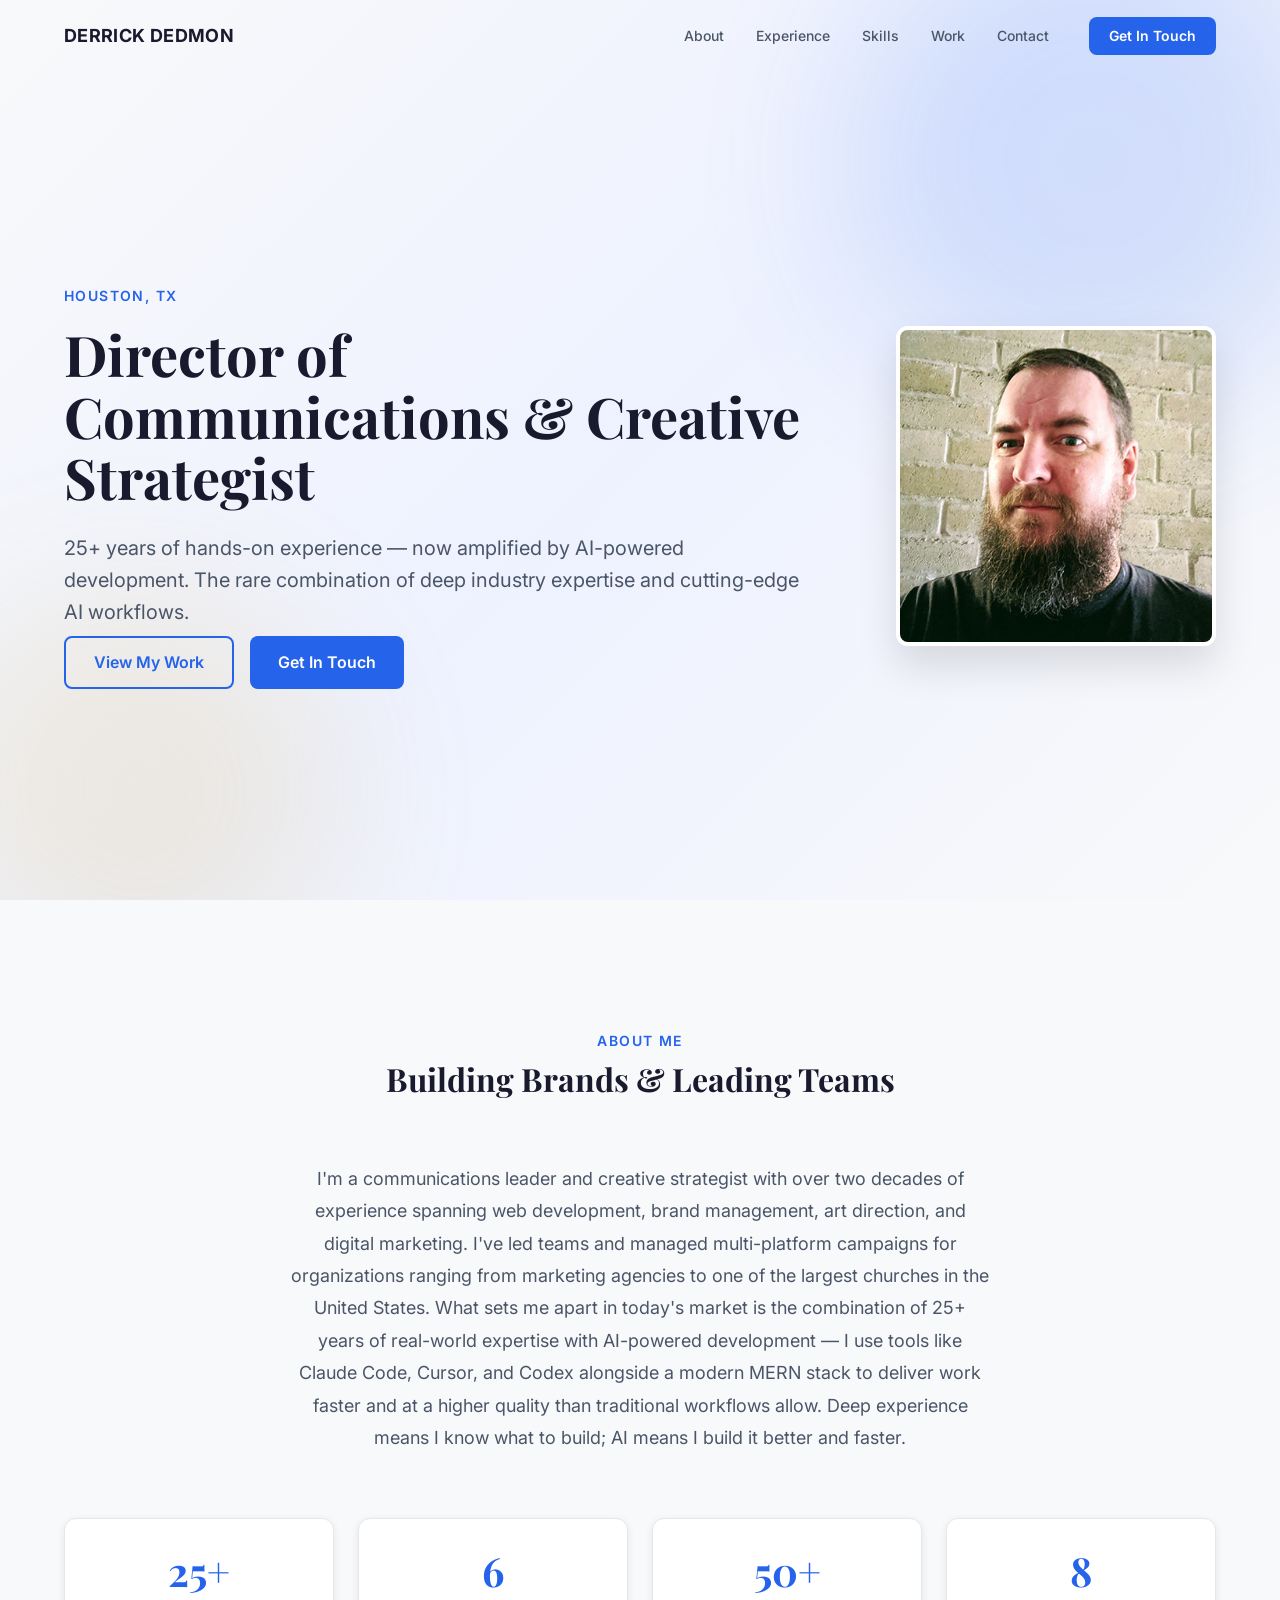
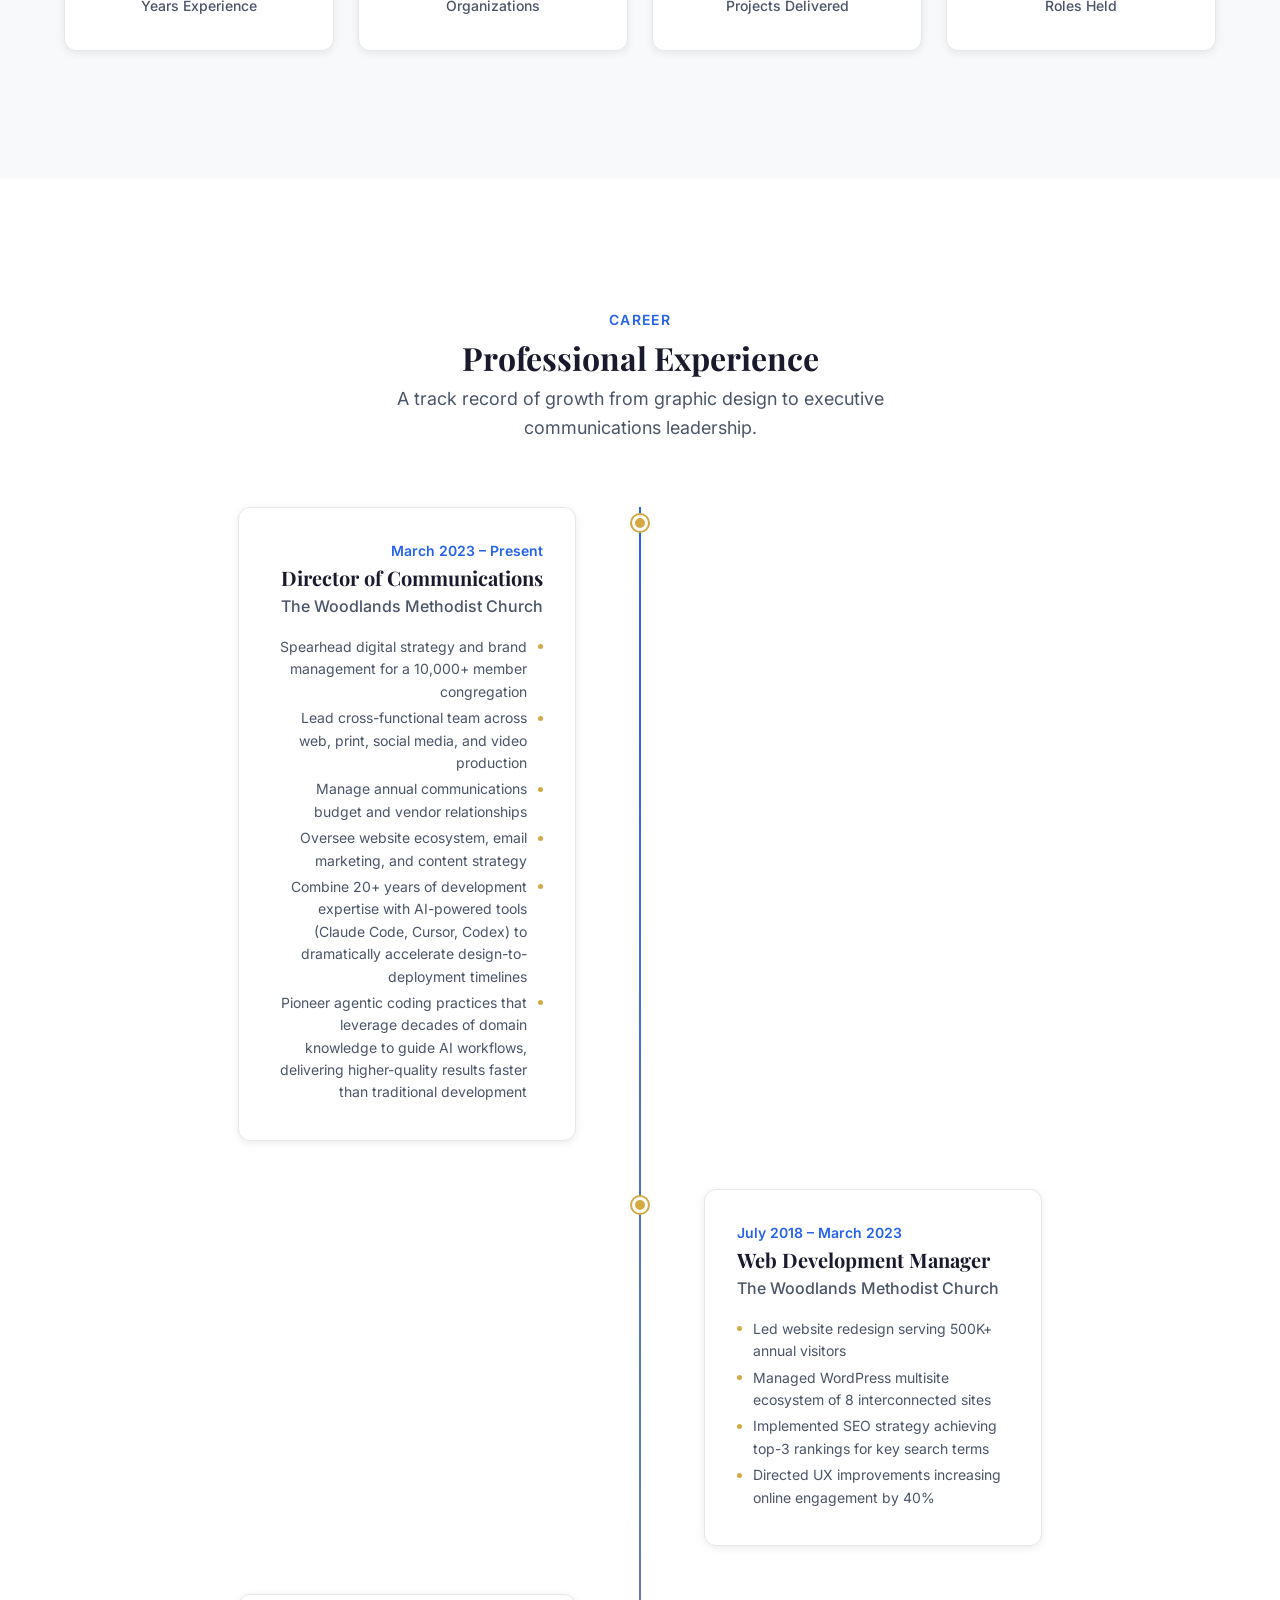
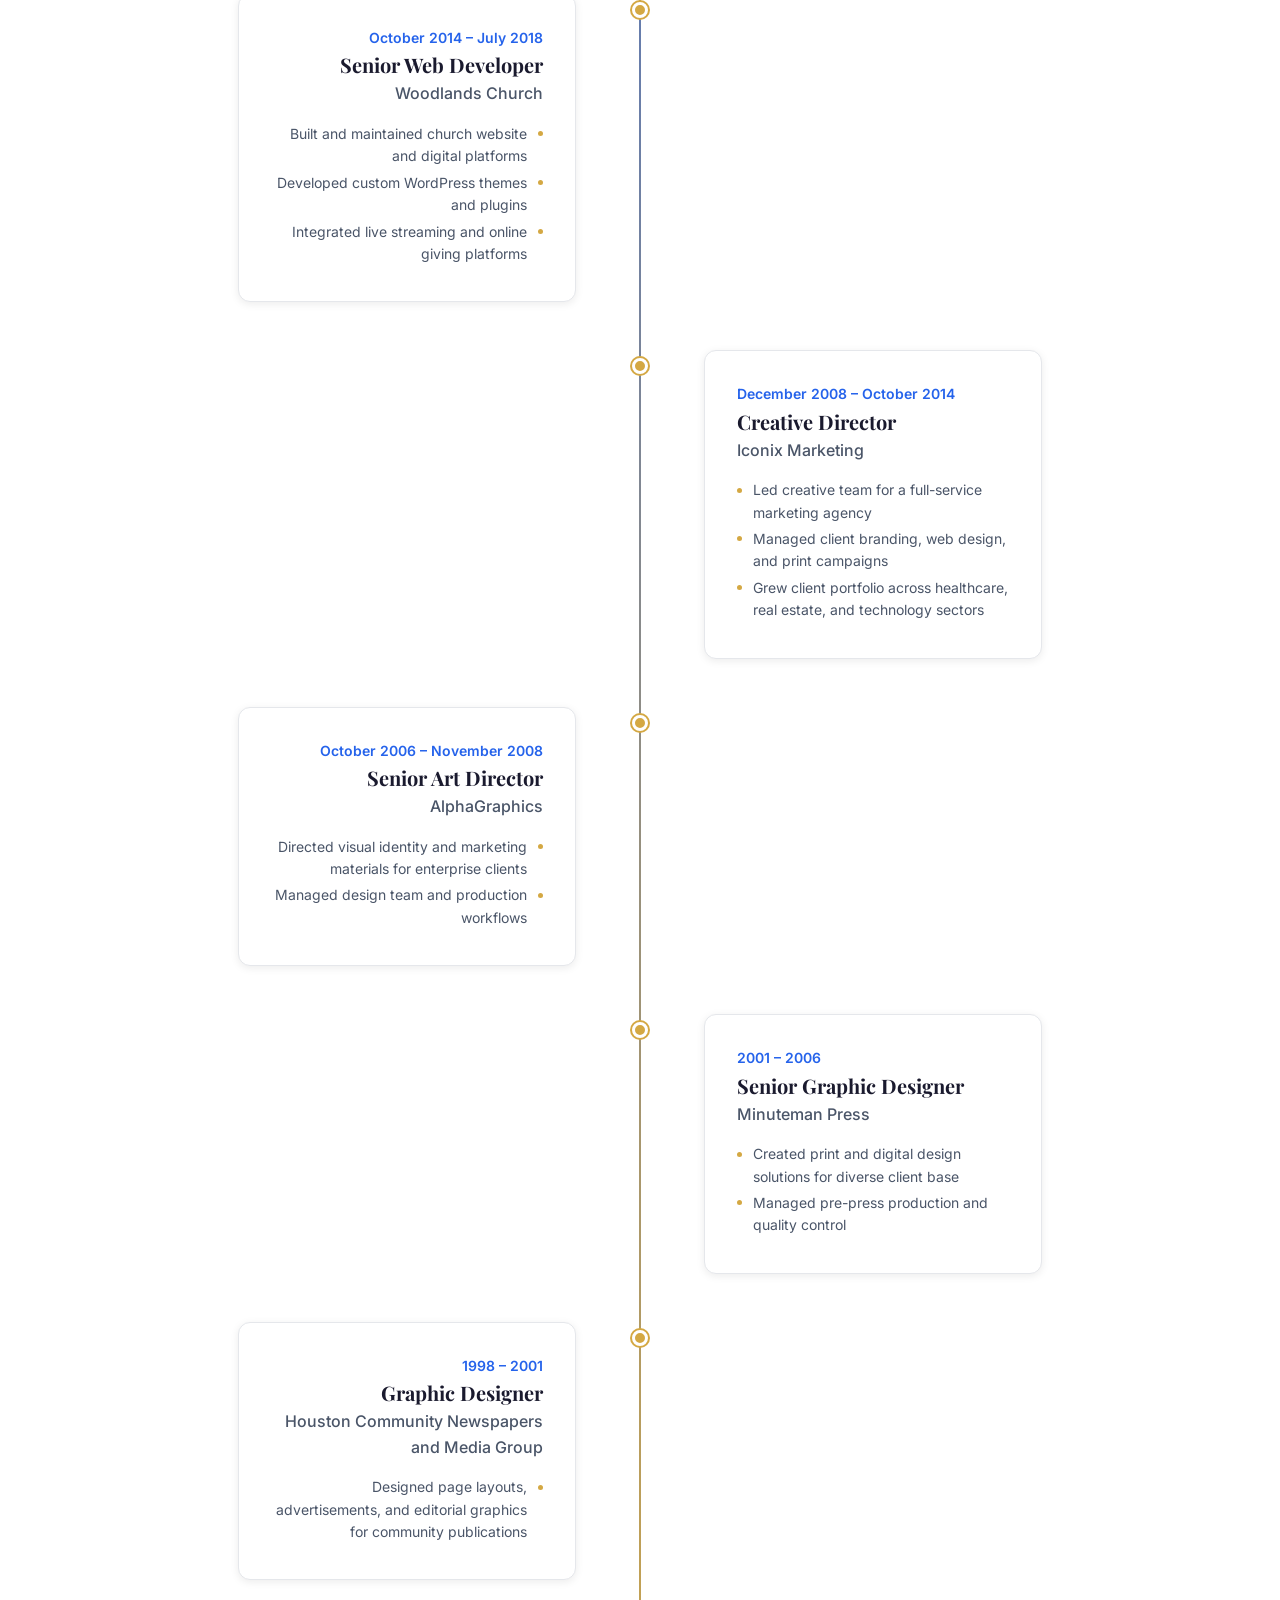
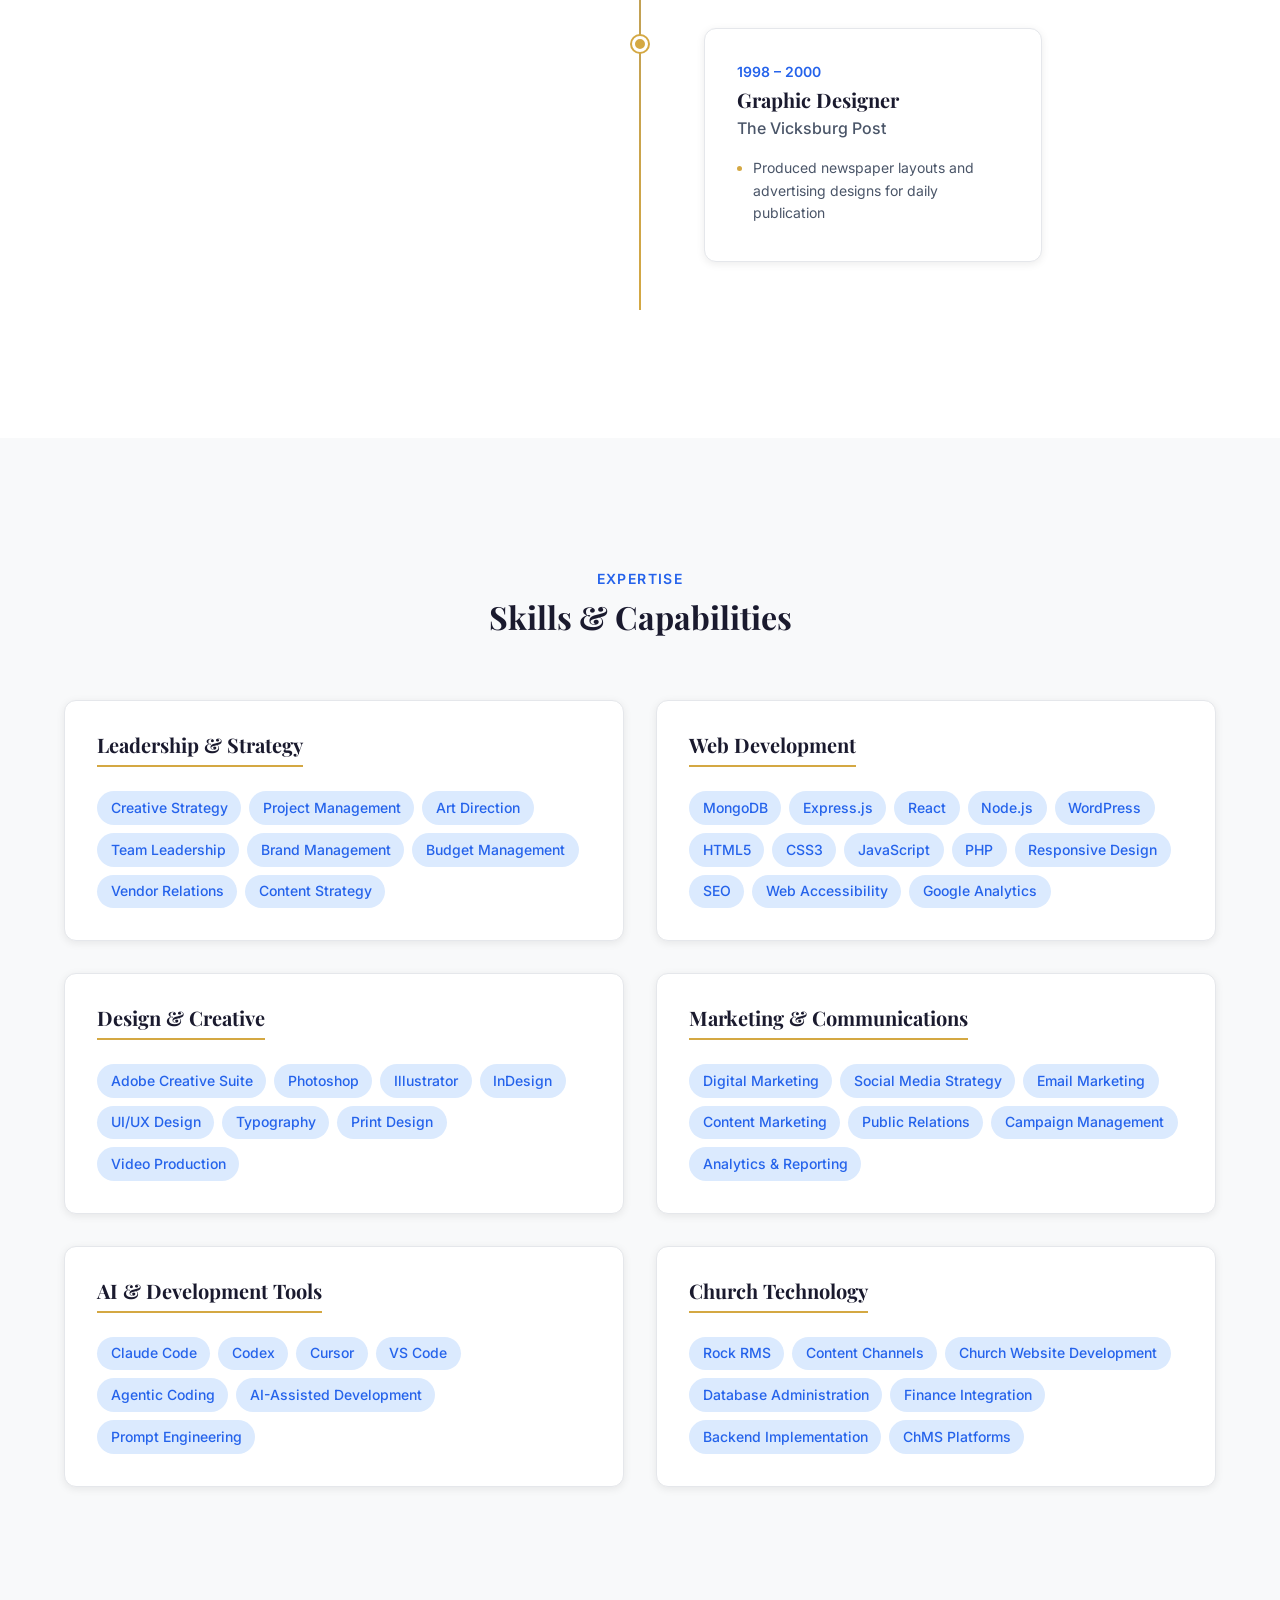
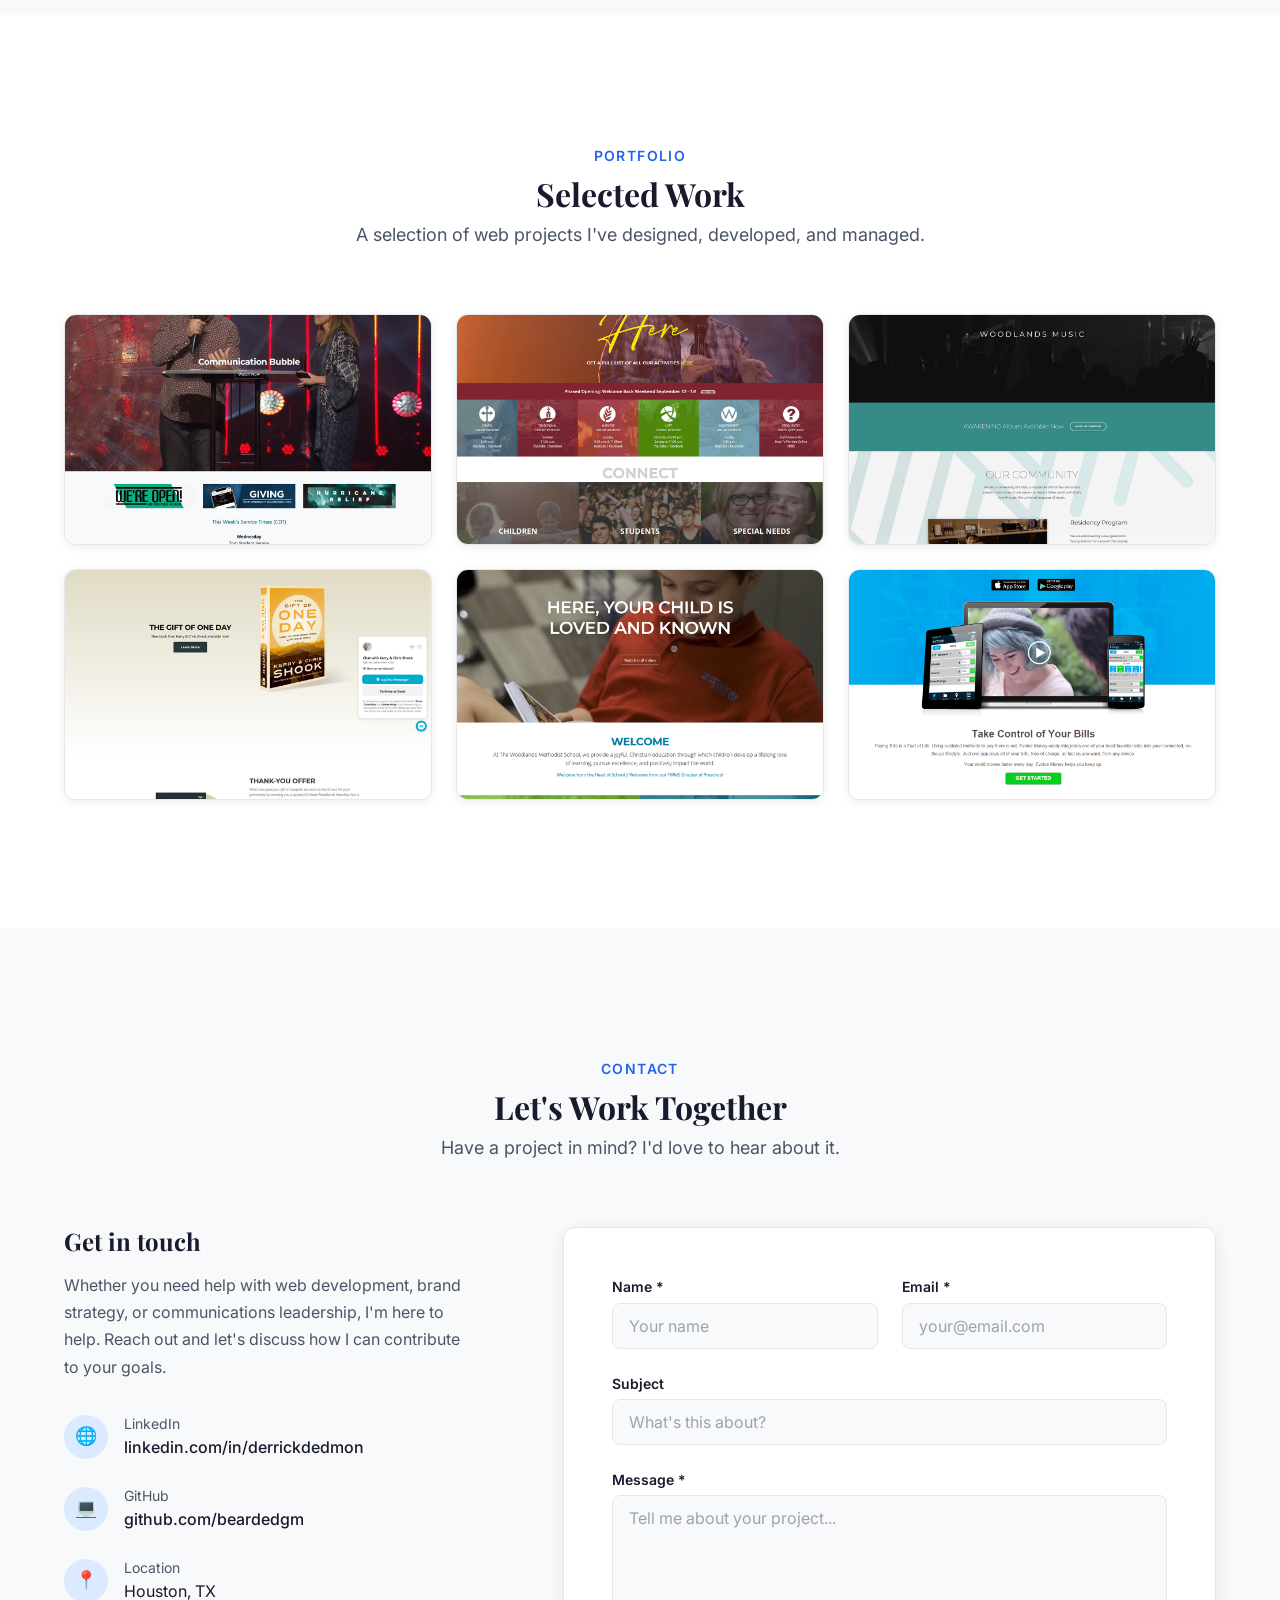
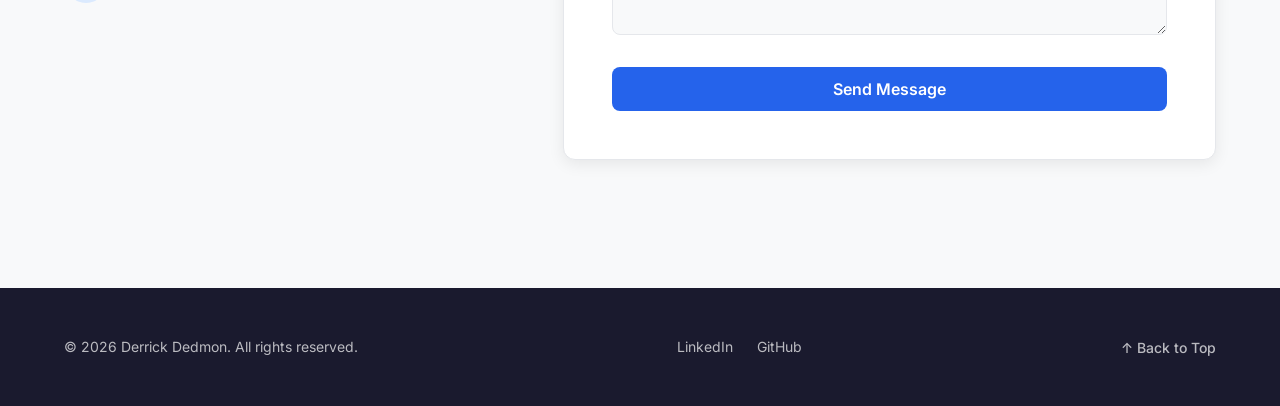
==== commit 99f0b2c4: "Add MERN stack, AI/agentic coding skills, and Church Technology expertise - Add MERN tags (MongoDB, " ====
--- a/index.html
+++ b/index.html
@@ -107,7 +107,7 @@
         <div class="hero__content">
           <span class="hero__label">Houston, TX</span>
           <h1 class="hero__title">Director of Communications &amp; Creative Strategist</h1>
-          <p class="hero__subtitle">25+ years crafting digital experiences &mdash; from web development and brand management to strategic communications.</p>
+          <p class="hero__subtitle">25+ years of hands-on experience &mdash; now amplified by AI-powered development. The rare combination of deep industry expertise and cutting-edge AI workflows.</p>
           <div class="hero__actions">
             <a href="#portfolio" class="btn btn--outline">View My Work</a>
             <a href="#contact" class="btn btn--primary">Get In Touch</a>
@@ -132,7 +132,7 @@
 
         <div class="about__content reveal">
           <p class="about__text">
-            I'm a communications leader and creative strategist with over two decades of experience spanning web development, brand management, art direction, and digital marketing. I've led teams and managed multi-platform campaigns for organizations ranging from marketing agencies to one of the largest churches in the United States. My approach combines technical expertise with strategic thinking to deliver measurable results.
+            I'm a communications leader and creative strategist with over two decades of experience spanning web development, brand management, art direction, and digital marketing. I've led teams and managed multi-platform campaigns for organizations ranging from marketing agencies to one of the largest churches in the United States. What sets me apart in today's market is the combination of 25+ years of real-world expertise with AI-powered development &mdash; I use tools like Claude Code, Cursor, and Codex alongside a modern MERN stack to deliver work faster and at a higher quality than traditional workflows allow. Deep experience means I know what to build; AI means I build it better and faster.
           </p>
         </div>
 
@@ -181,6 +181,8 @@
                 <li>Lead cross-functional team across web, print, social media, and video production</li>
                 <li>Manage annual communications budget and vendor relationships</li>
                 <li>Oversee website ecosystem, email marketing, and content strategy</li>
+                <li>Combine 20+ years of development expertise with AI-powered tools (Claude Code, Cursor, Codex) to dramatically accelerate design-to-deployment timelines</li>
+                <li>Pioneer agentic coding practices that leverage decades of domain knowledge to guide AI workflows, delivering higher-quality results faster than traditional development</li>
               </ul>
             </div>
           </div>
@@ -318,6 +320,10 @@
           <div class="skill-category reveal">
             <h3 class="skill-category__title">Web Development</h3>
             <div class="skill-tags">
+              <span class="skill-tag">MongoDB</span>
+              <span class="skill-tag">Express.js</span>
+              <span class="skill-tag">React</span>
+              <span class="skill-tag">Node.js</span>
               <span class="skill-tag">WordPress</span>
               <span class="skill-tag">HTML5</span>
               <span class="skill-tag">CSS3</span>
@@ -356,6 +362,34 @@
               <span class="skill-tag">Public Relations</span>
               <span class="skill-tag">Campaign Management</span>
               <span class="skill-tag">Analytics &amp; Reporting</span>
+            </div>
+          </div>
+
+          <!-- AI & Development Tools -->
+          <div class="skill-category reveal">
+            <h3 class="skill-category__title">AI &amp; Development Tools</h3>
+            <div class="skill-tags">
+              <span class="skill-tag">Claude Code</span>
+              <span class="skill-tag">Codex</span>
+              <span class="skill-tag">Cursor</span>
+              <span class="skill-tag">VS Code</span>
+              <span class="skill-tag">Agentic Coding</span>
+              <span class="skill-tag">AI-Assisted Development</span>
+              <span class="skill-tag">Prompt Engineering</span>
+            </div>
+          </div>
+
+          <!-- Church Technology -->
+          <div class="skill-category reveal">
+            <h3 class="skill-category__title">Church Technology</h3>
+            <div class="skill-tags">
+              <span class="skill-tag">Rock RMS</span>
+              <span class="skill-tag">Content Channels</span>
+              <span class="skill-tag">Church Website Development</span>
+              <span class="skill-tag">Database Administration</span>
+              <span class="skill-tag">Finance Integration</span>
+              <span class="skill-tag">Backend Implementation</span>
+              <span class="skill-tag">ChMS Platforms</span>
             </div>
           </div>
         </div>
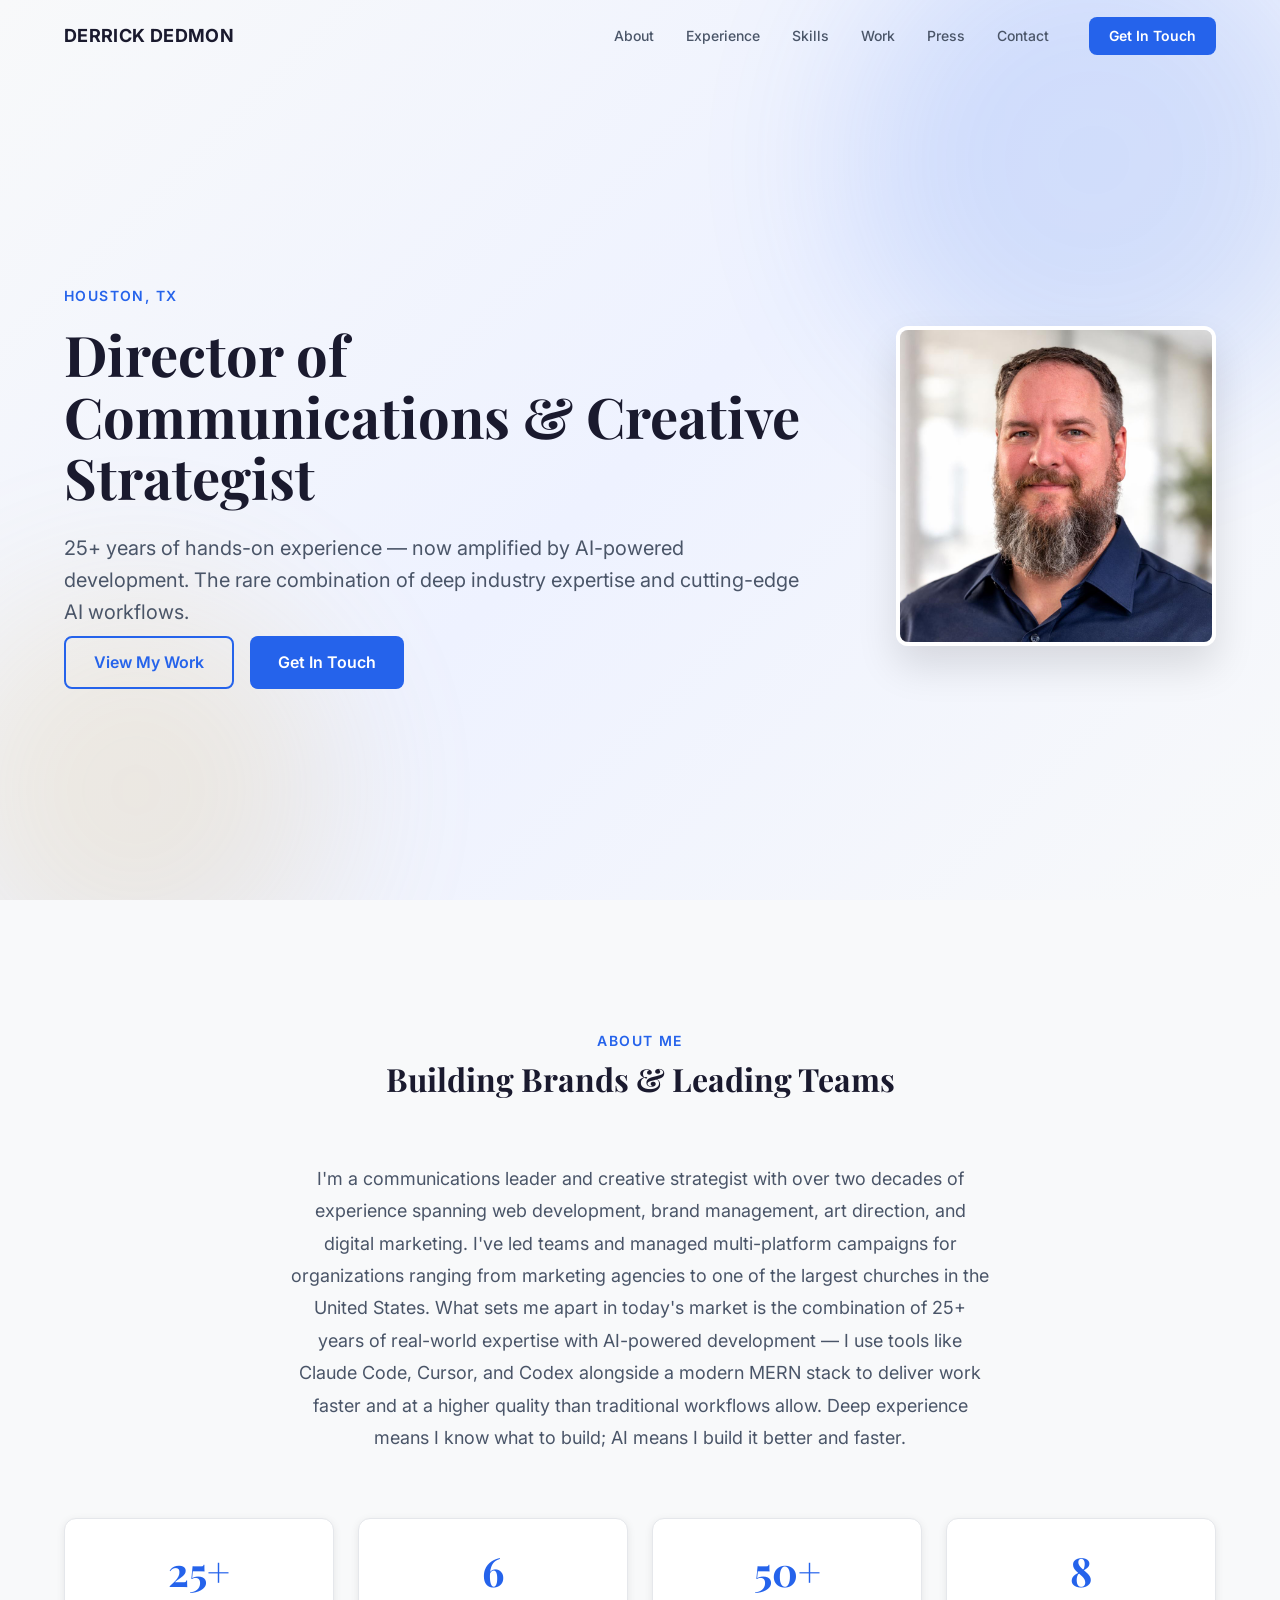
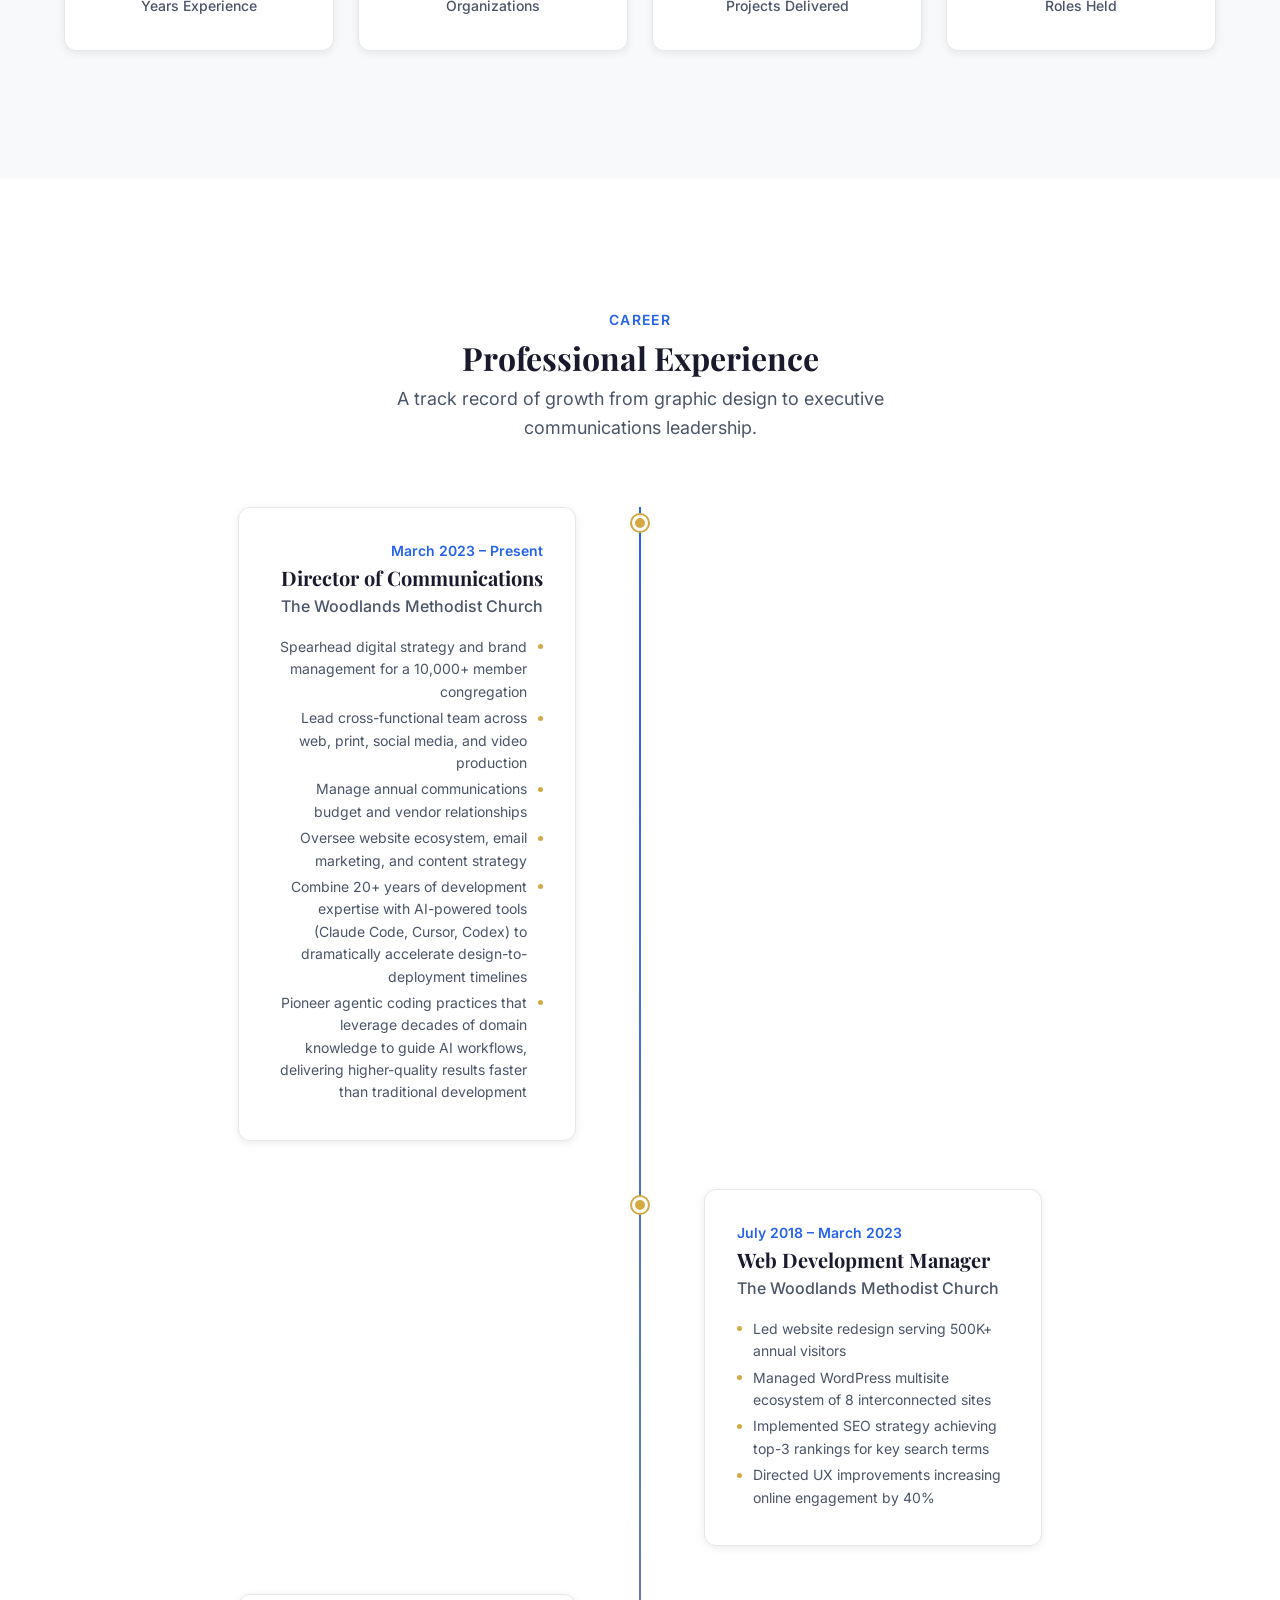
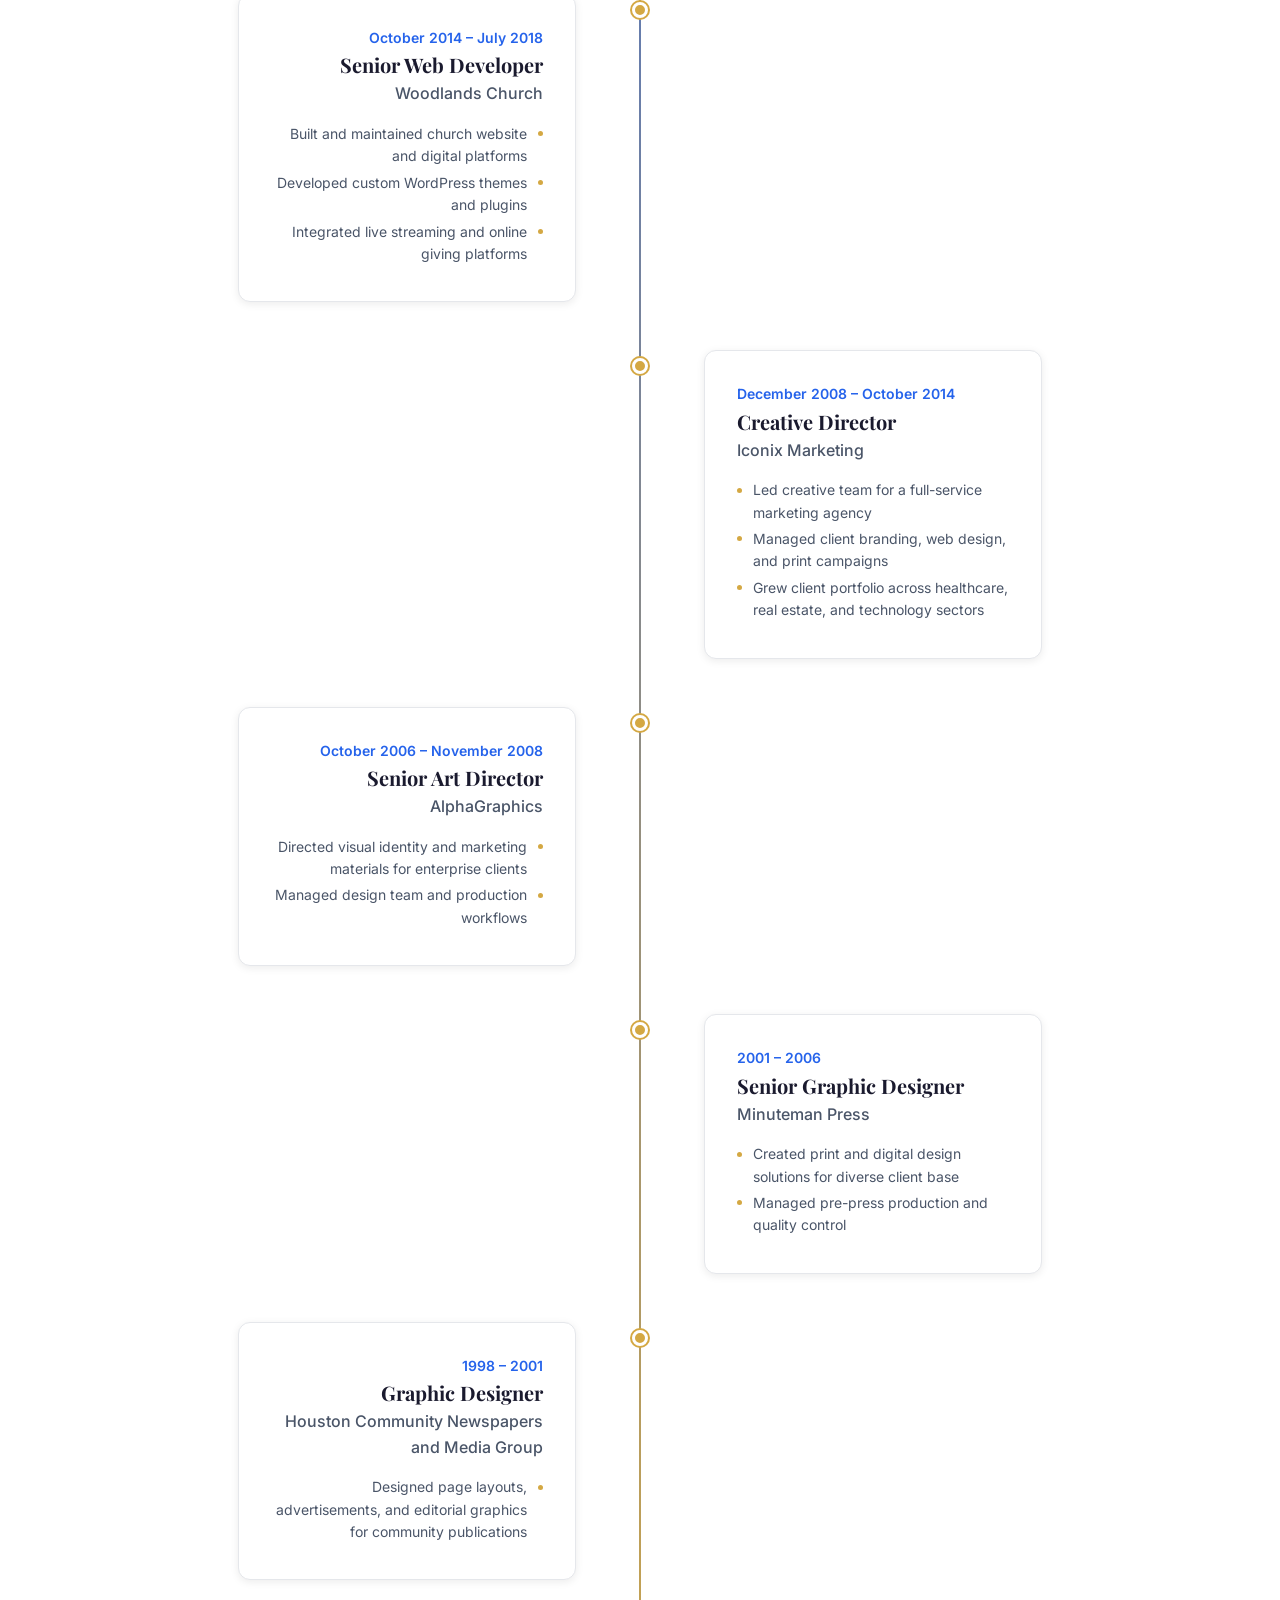
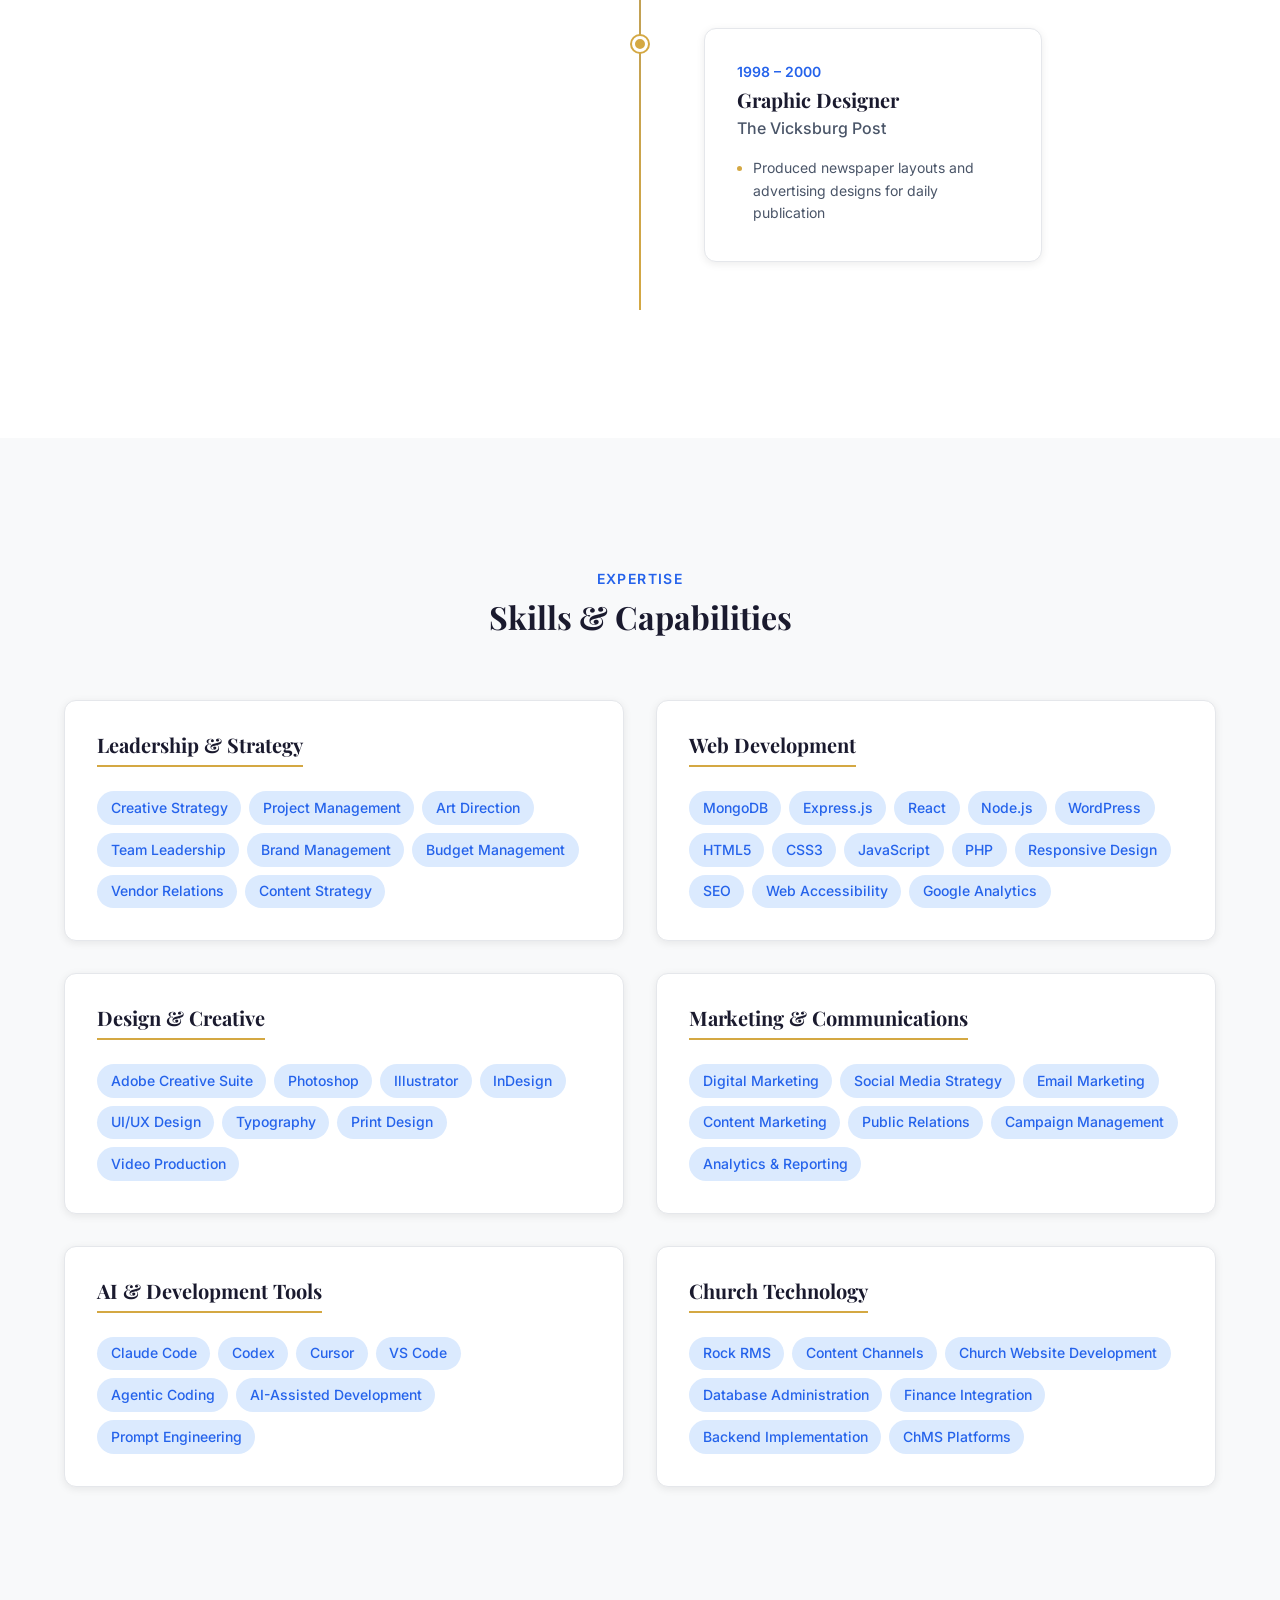
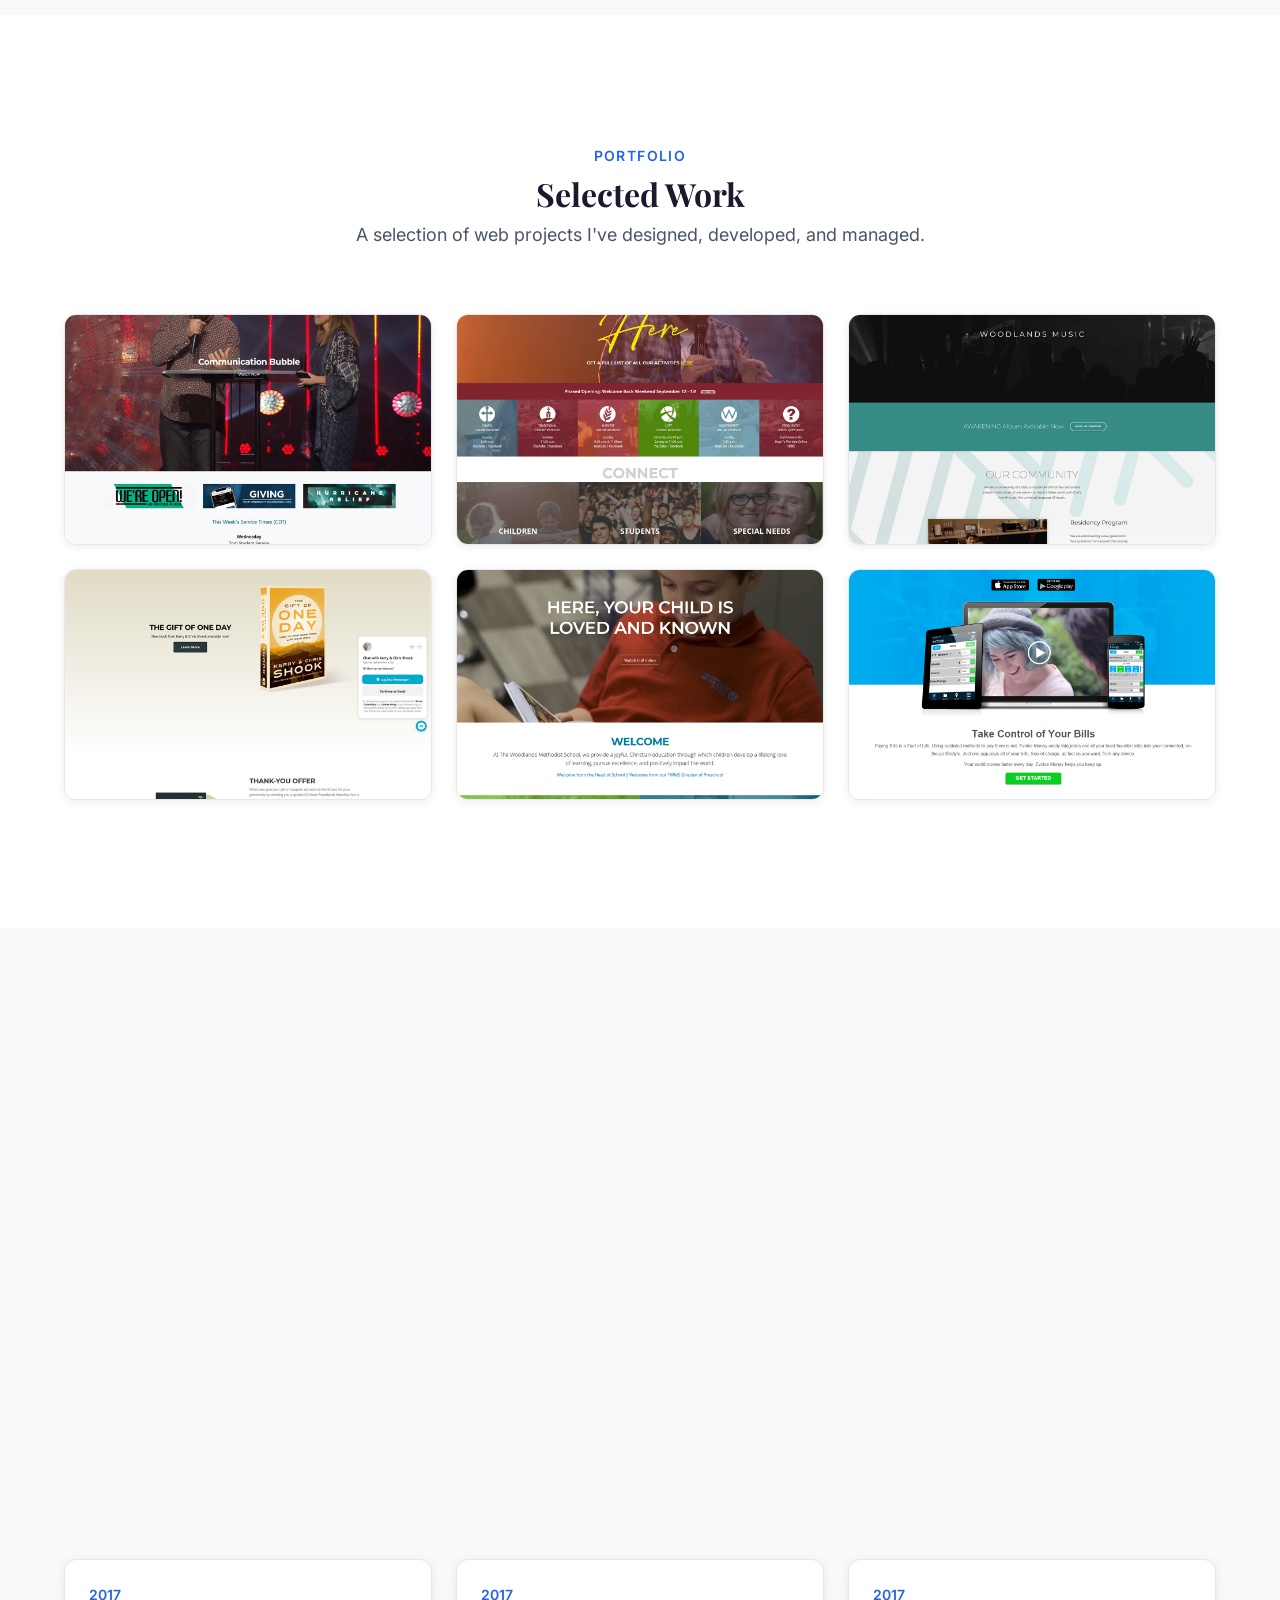
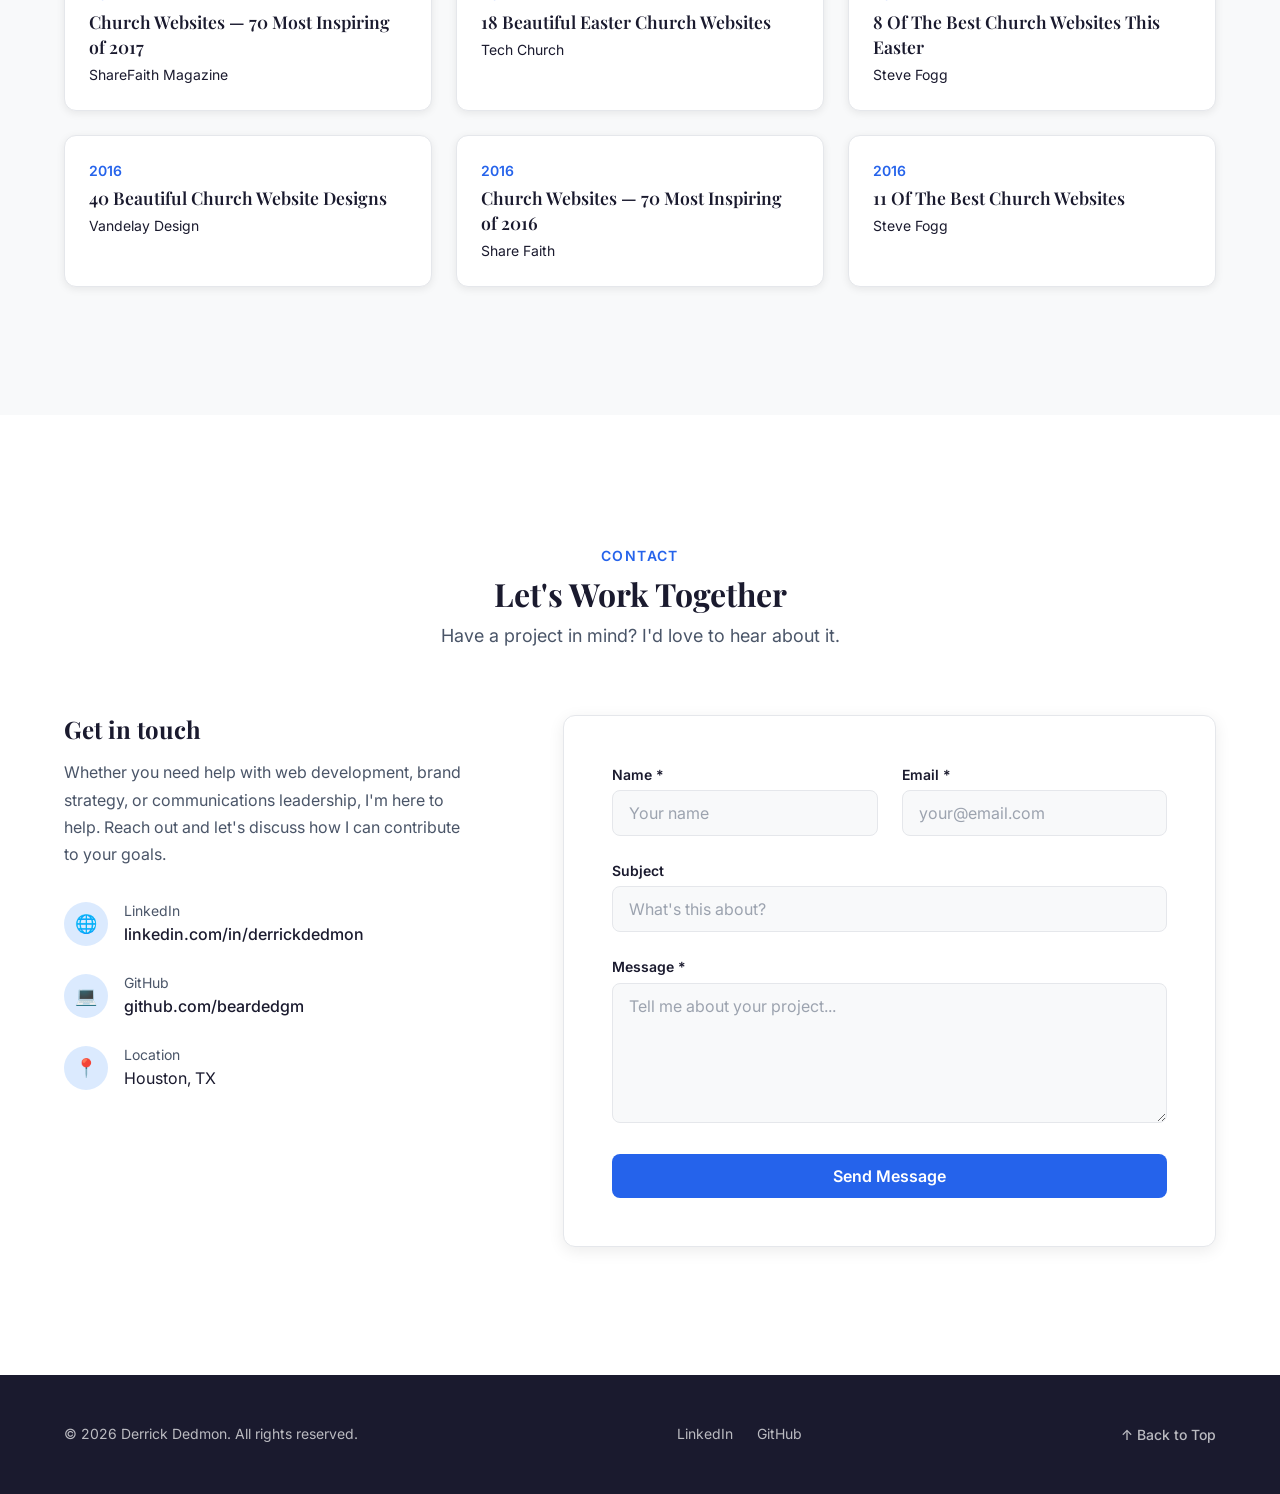
==== commit 109612d0: "Add Featured Publications section with 12 press mentions - Add Publications section between Portfoli" ====
--- a/index.html
+++ b/index.html
@@ -79,6 +79,7 @@
         <a href="#experience" class="nav__link">Experience</a>
         <a href="#skills" class="nav__link">Skills</a>
         <a href="#portfolio" class="nav__link">Work</a>
+        <a href="#publications" class="nav__link">Press</a>
         <a href="#contact" class="nav__link">Contact</a>
         <div class="nav__cta">
           <a href="#contact" class="btn btn--primary btn--nav">Get In Touch</a>
@@ -466,9 +467,96 @@
     </section>
 
     <!-- ============================================
+         PUBLICATIONS
+         ============================================ -->
+    <section class="section section--alt" id="publications">
+      <div class="container">
+        <div class="section__header reveal">
+          <span class="section__label">Recognition</span>
+          <h2 class="section__title">Featured Publications</h2>
+          <p class="section__subtitle">My work has been recognized across leading church technology and design publications.</p>
+        </div>
+
+        <div class="publications__grid">
+          <div class="publication reveal">
+            <div class="publication__year">2022</div>
+            <h3 class="publication__title">The Best Church Websites of 2022</h3>
+            <div class="publication__source">My Codeless Website</div>
+          </div>
+
+          <div class="publication reveal">
+            <div class="publication__year">2021</div>
+            <h3 class="publication__title">Top 100 Best Church Websites of 2022</h3>
+            <div class="publication__source">Reach Right Studios</div>
+          </div>
+
+          <div class="publication reveal">
+            <div class="publication__year">2020</div>
+            <h3 class="publication__title">30 Beautiful Church Website Designs</h3>
+            <div class="publication__source">Vandelay Design</div>
+          </div>
+
+          <div class="publication reveal">
+            <div class="publication__year">2019</div>
+            <h3 class="publication__title">Top 100 Best Church Websites of 2020</h3>
+            <div class="publication__source">Reach Right Studios</div>
+          </div>
+
+          <div class="publication reveal">
+            <div class="publication__year">2019</div>
+            <h3 class="publication__title">Best Church Websites 2019</h3>
+            <div class="publication__source">Vandelay Design</div>
+          </div>
+
+          <div class="publication reveal">
+            <div class="publication__year">2018</div>
+            <h3 class="publication__title">Top 100 Church Websites of 2018</h3>
+            <div class="publication__source">Reach Right Studios</div>
+          </div>
+
+          <div class="publication reveal">
+            <div class="publication__year">2017</div>
+            <h3 class="publication__title">Church Websites &mdash; 70 Most Inspiring of 2017</h3>
+            <div class="publication__source">ShareFaith Magazine</div>
+          </div>
+
+          <div class="publication reveal">
+            <div class="publication__year">2017</div>
+            <h3 class="publication__title">18 Beautiful Easter Church Websites</h3>
+            <div class="publication__source">Tech Church</div>
+          </div>
+
+          <div class="publication reveal">
+            <div class="publication__year">2017</div>
+            <h3 class="publication__title">8 Of The Best Church Websites This Easter</h3>
+            <div class="publication__source">Steve Fogg</div>
+          </div>
+
+          <div class="publication reveal">
+            <div class="publication__year">2016</div>
+            <h3 class="publication__title">40 Beautiful Church Website Designs</h3>
+            <div class="publication__source">Vandelay Design</div>
+          </div>
+
+          <div class="publication reveal">
+            <div class="publication__year">2016</div>
+            <h3 class="publication__title">Church Websites &mdash; 70 Most Inspiring of 2016</h3>
+            <div class="publication__source">Share Faith</div>
+          </div>
+
+          <div class="publication reveal">
+            <div class="publication__year">2016</div>
+            <h3 class="publication__title">11 Of The Best Church Websites</h3>
+            <div class="publication__source">Steve Fogg</div>
+          </div>
+        </div>
+      </div>
+    </section>
+
+    <!-- ============================================
          CONTACT
          ============================================ -->
-    <section class="section section--alt" id="contact">
+    <section class="section" id="contact">
       <div class="container">
         <div class="section__header reveal">
           <span class="section__label">Contact</span>
--- a/style.css
+++ b/style.css
@@ -908,6 +908,62 @@
 }
 
 /* ============================================
+   PUBLICATIONS
+   ============================================ */
+.publications__grid {
+  display: grid;
+  grid-template-columns: repeat(3, 1fr);
+  gap: var(--space-lg);
+}
+
+.publication {
+  background: var(--color-white);
+  border-radius: var(--border-radius-lg);
+  padding: var(--space-lg);
+  border: 1px solid var(--color-border);
+  box-shadow: 0 2px 8px var(--color-shadow);
+  transition: transform var(--transition-base), box-shadow var(--transition-base);
+}
+
+.publication:hover {
+  transform: translateY(-2px);
+  box-shadow: 0 6px 20px var(--color-shadow-md);
+}
+
+.publication__year {
+  font-size: var(--font-size-sm);
+  font-weight: 600;
+  color: var(--color-accent);
+  margin-bottom: var(--space-xs);
+}
+
+.publication__title {
+  font-family: var(--font-heading);
+  font-size: 1.1rem;
+  font-weight: 600;
+  color: var(--color-dark);
+  margin-bottom: var(--space-xs);
+  line-height: 1.4;
+}
+
+.publication__source {
+  font-size: var(--font-size-sm);
+  color: var(--color-muted);
+}
+
+@media (max-width: 768px) {
+  .publications__grid {
+    grid-template-columns: repeat(2, 1fr);
+  }
+}
+
+@media (max-width: 480px) {
+  .publications__grid {
+    grid-template-columns: 1fr;
+  }
+}
+
+/* ============================================
    CONTACT
    ============================================ */
 .contact__inner {
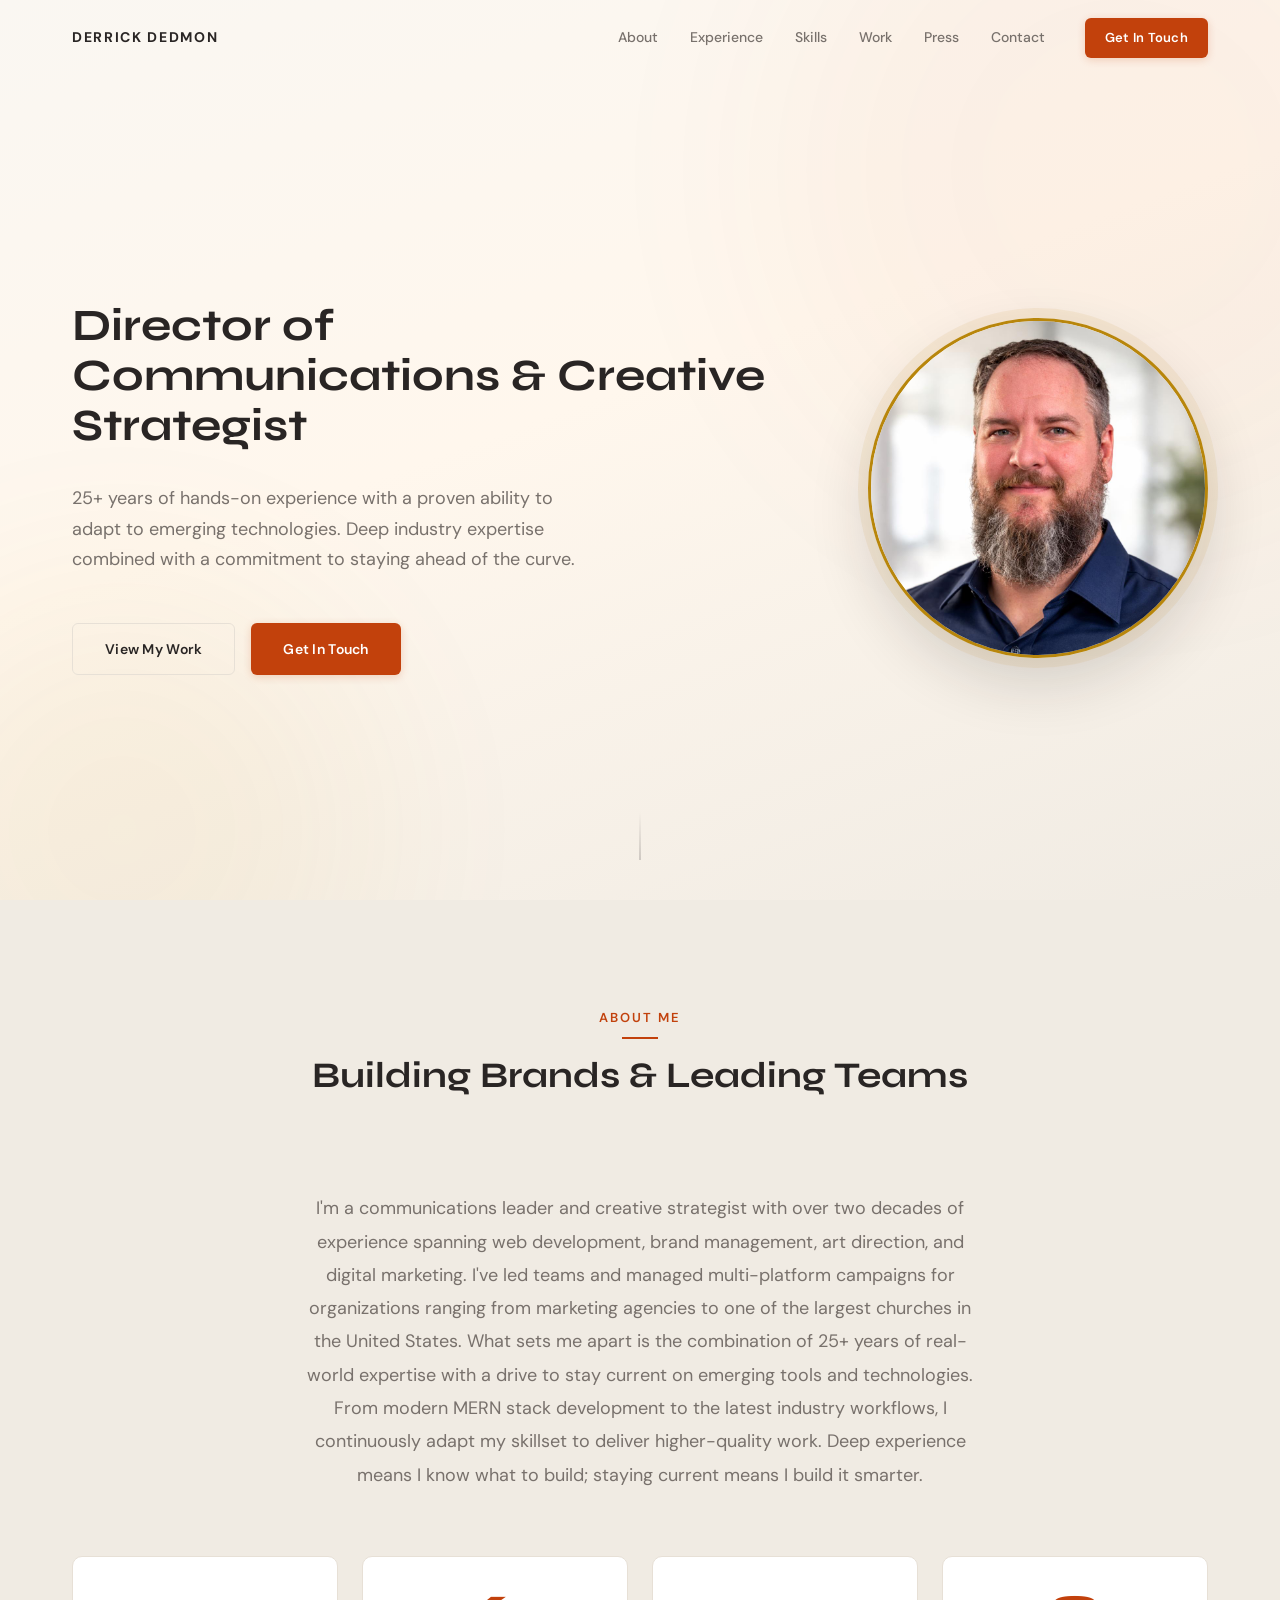
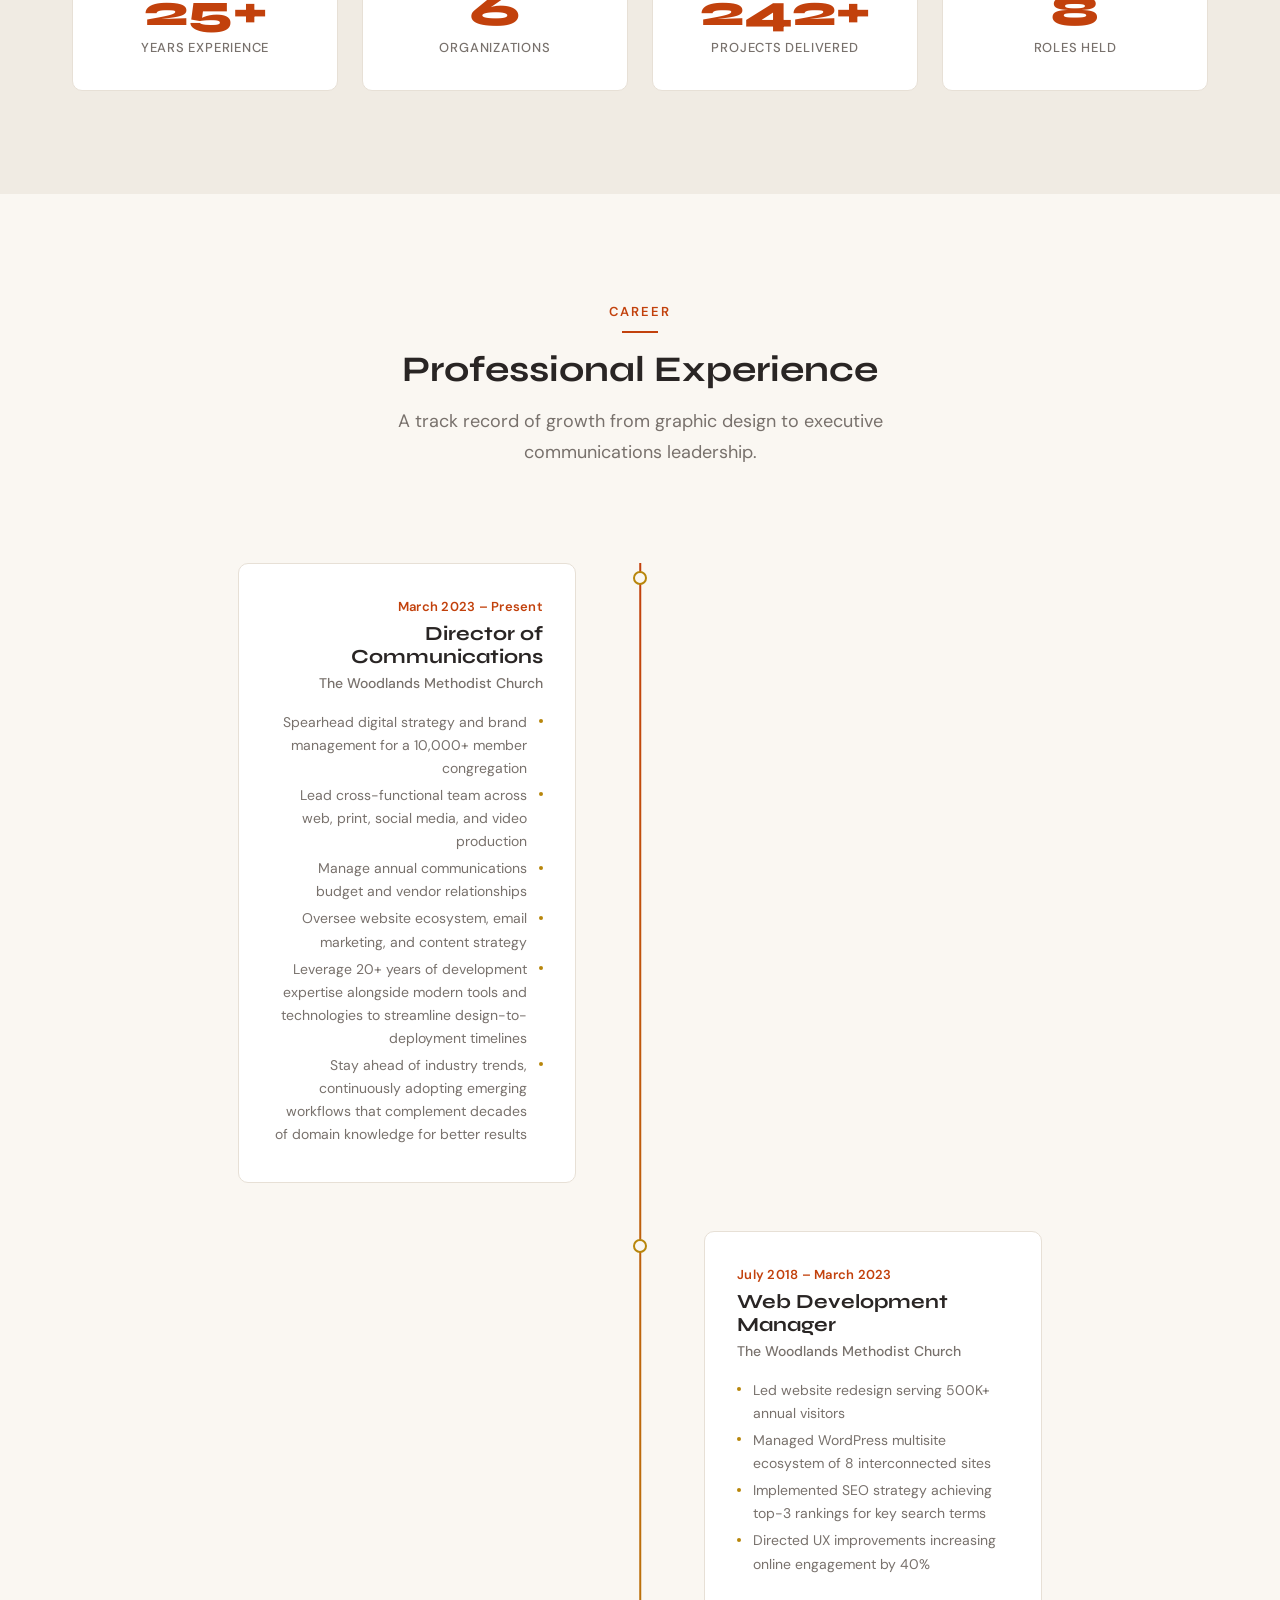
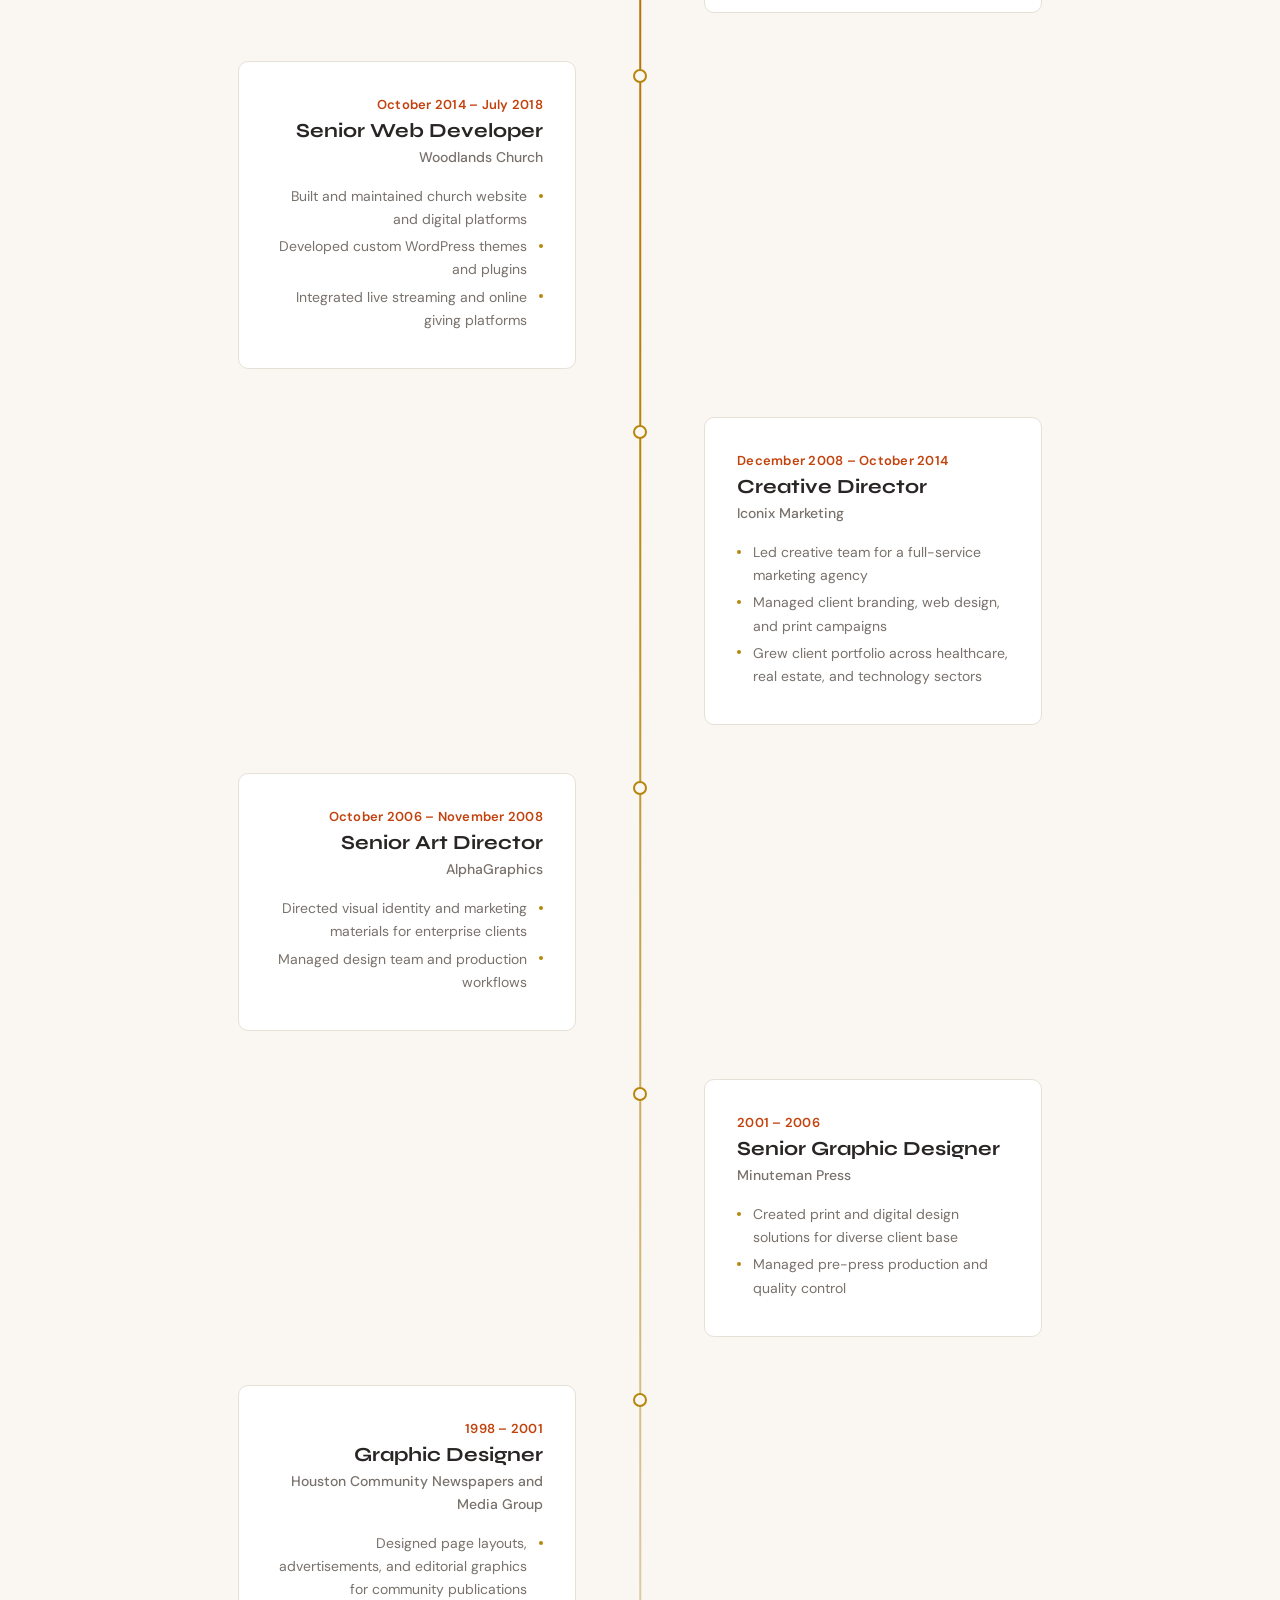
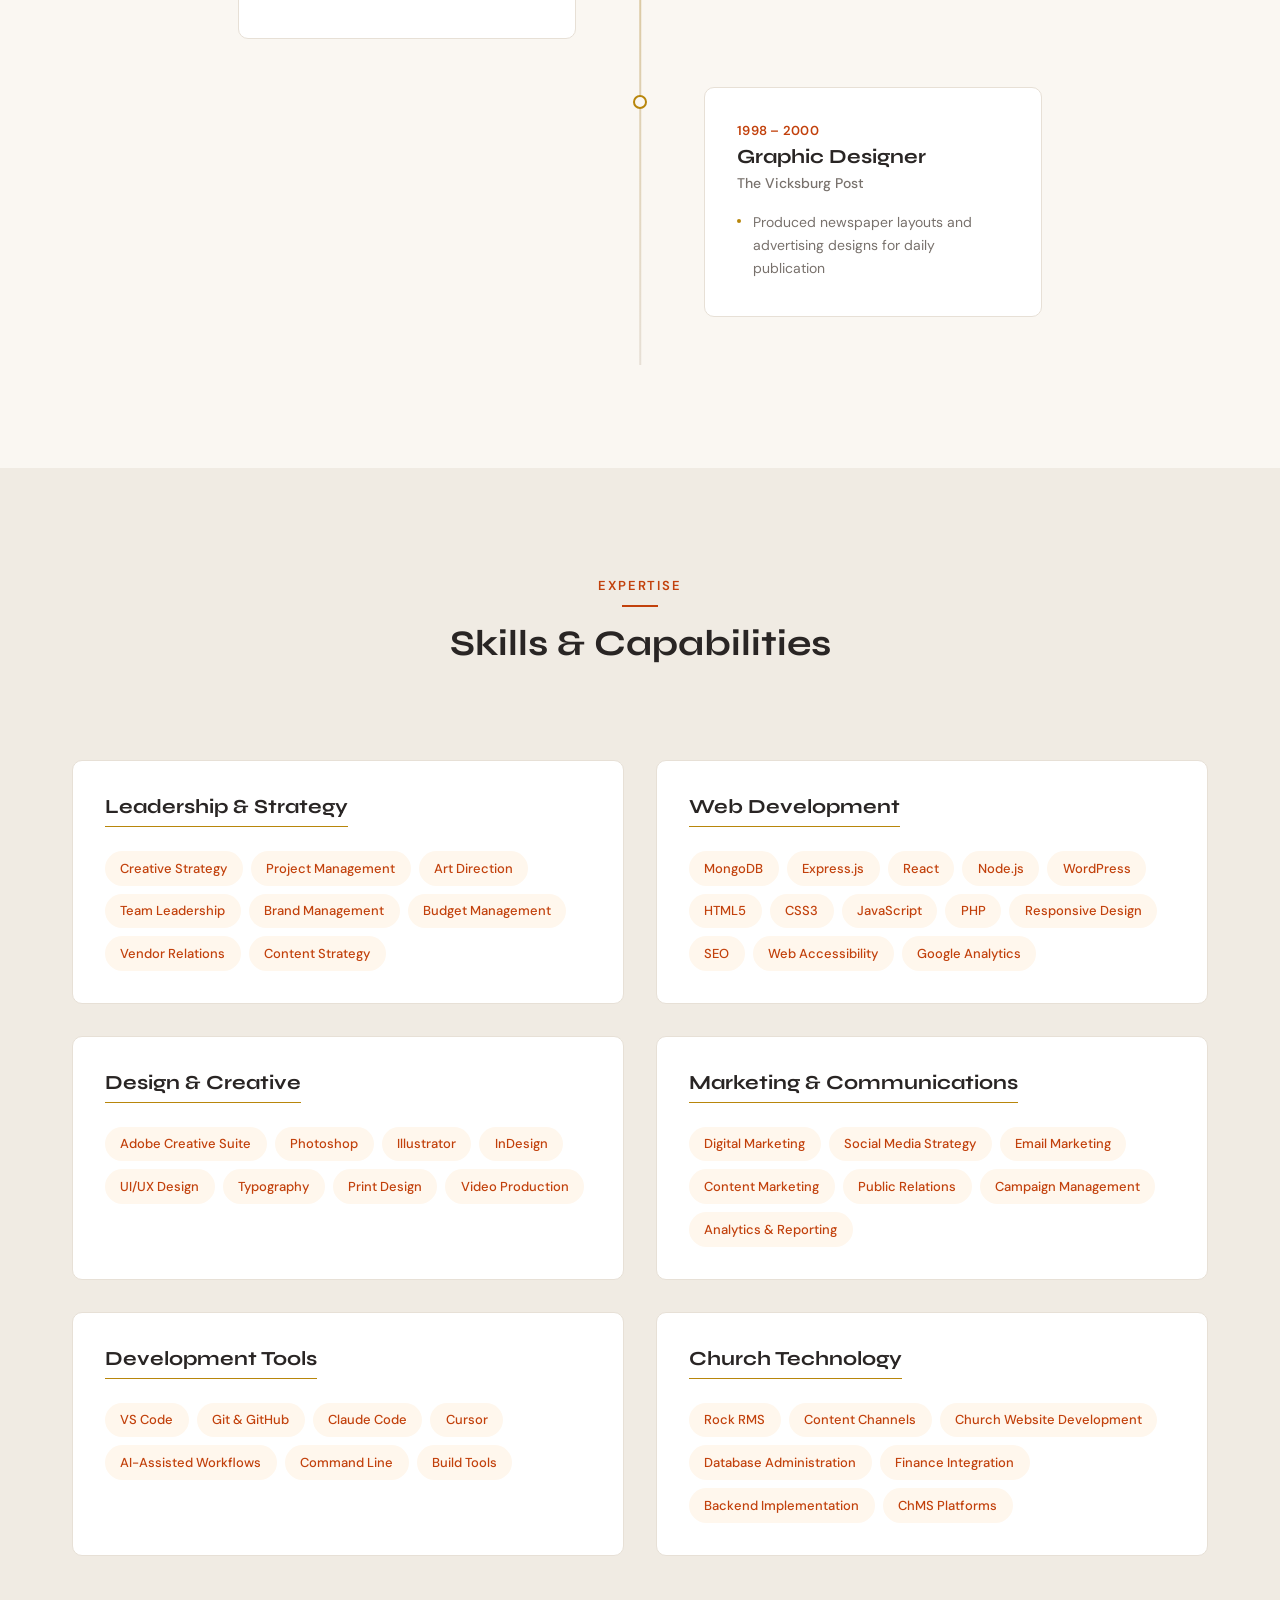
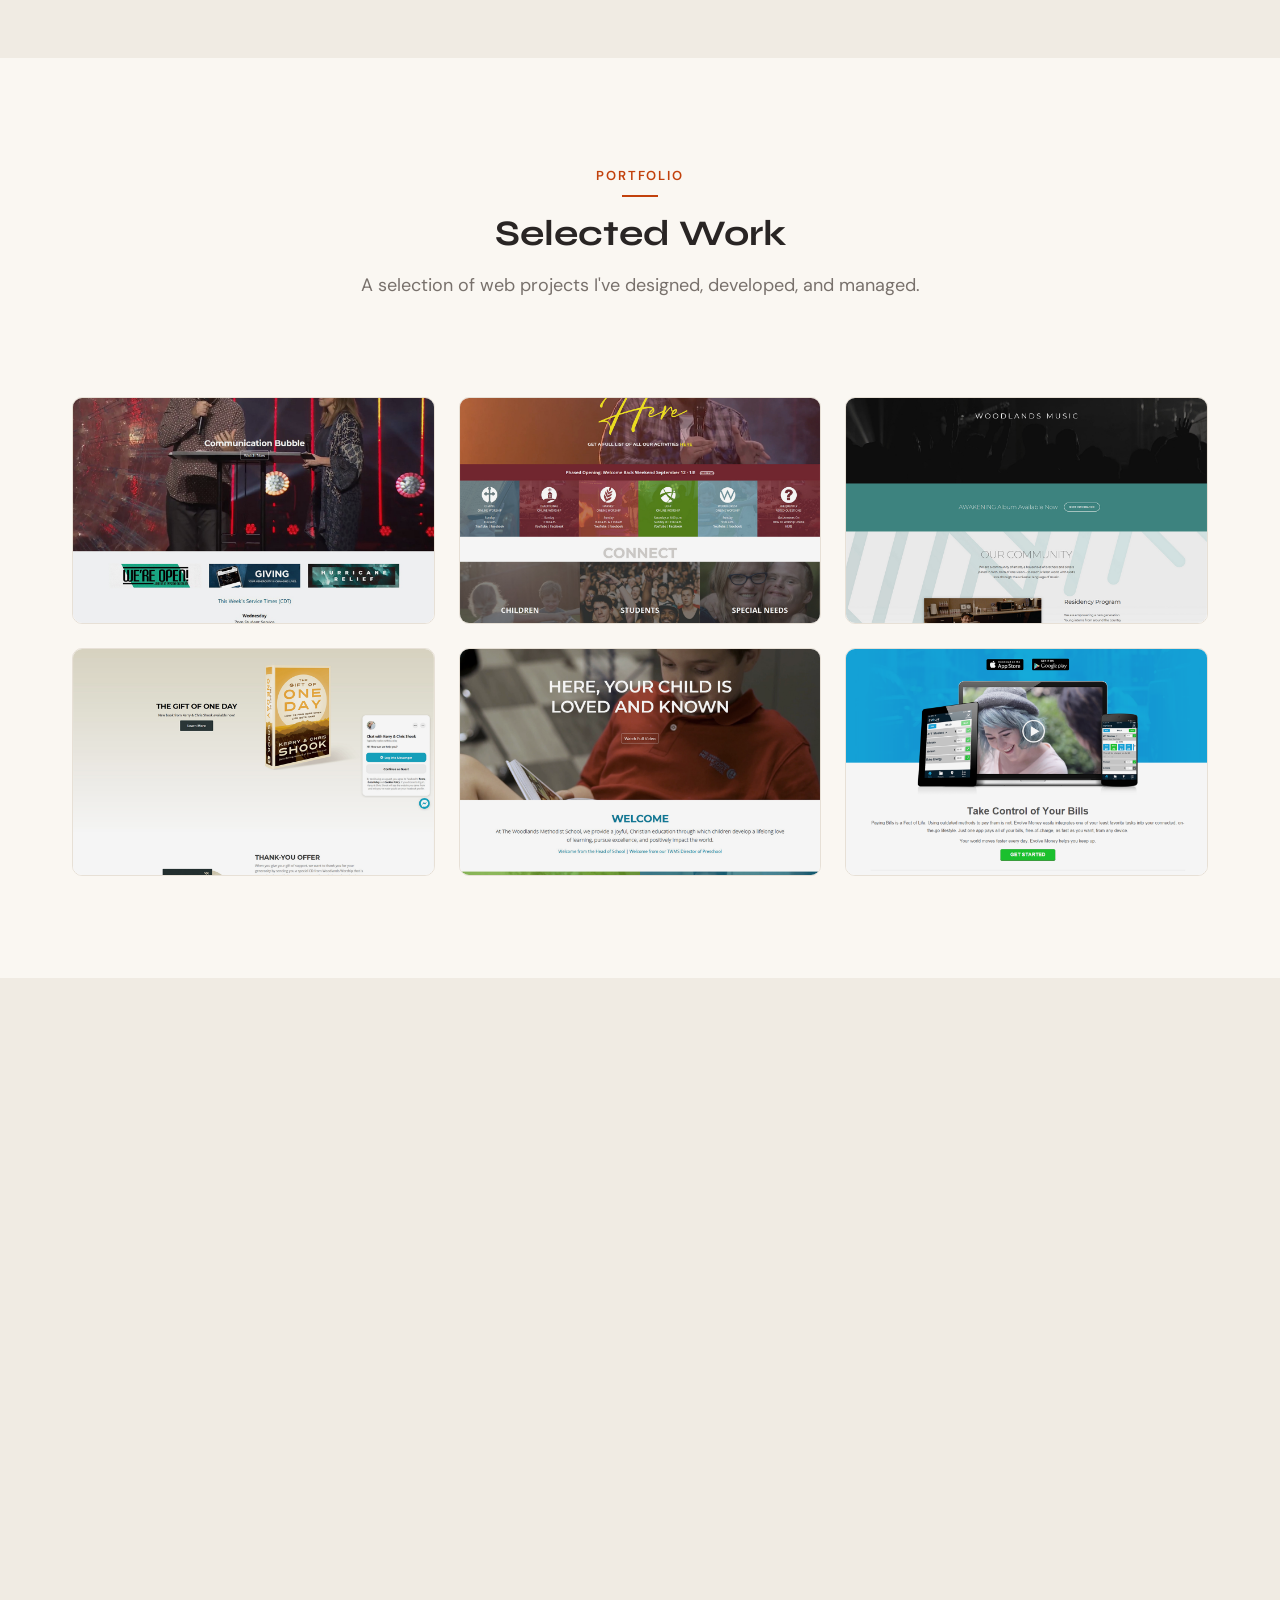
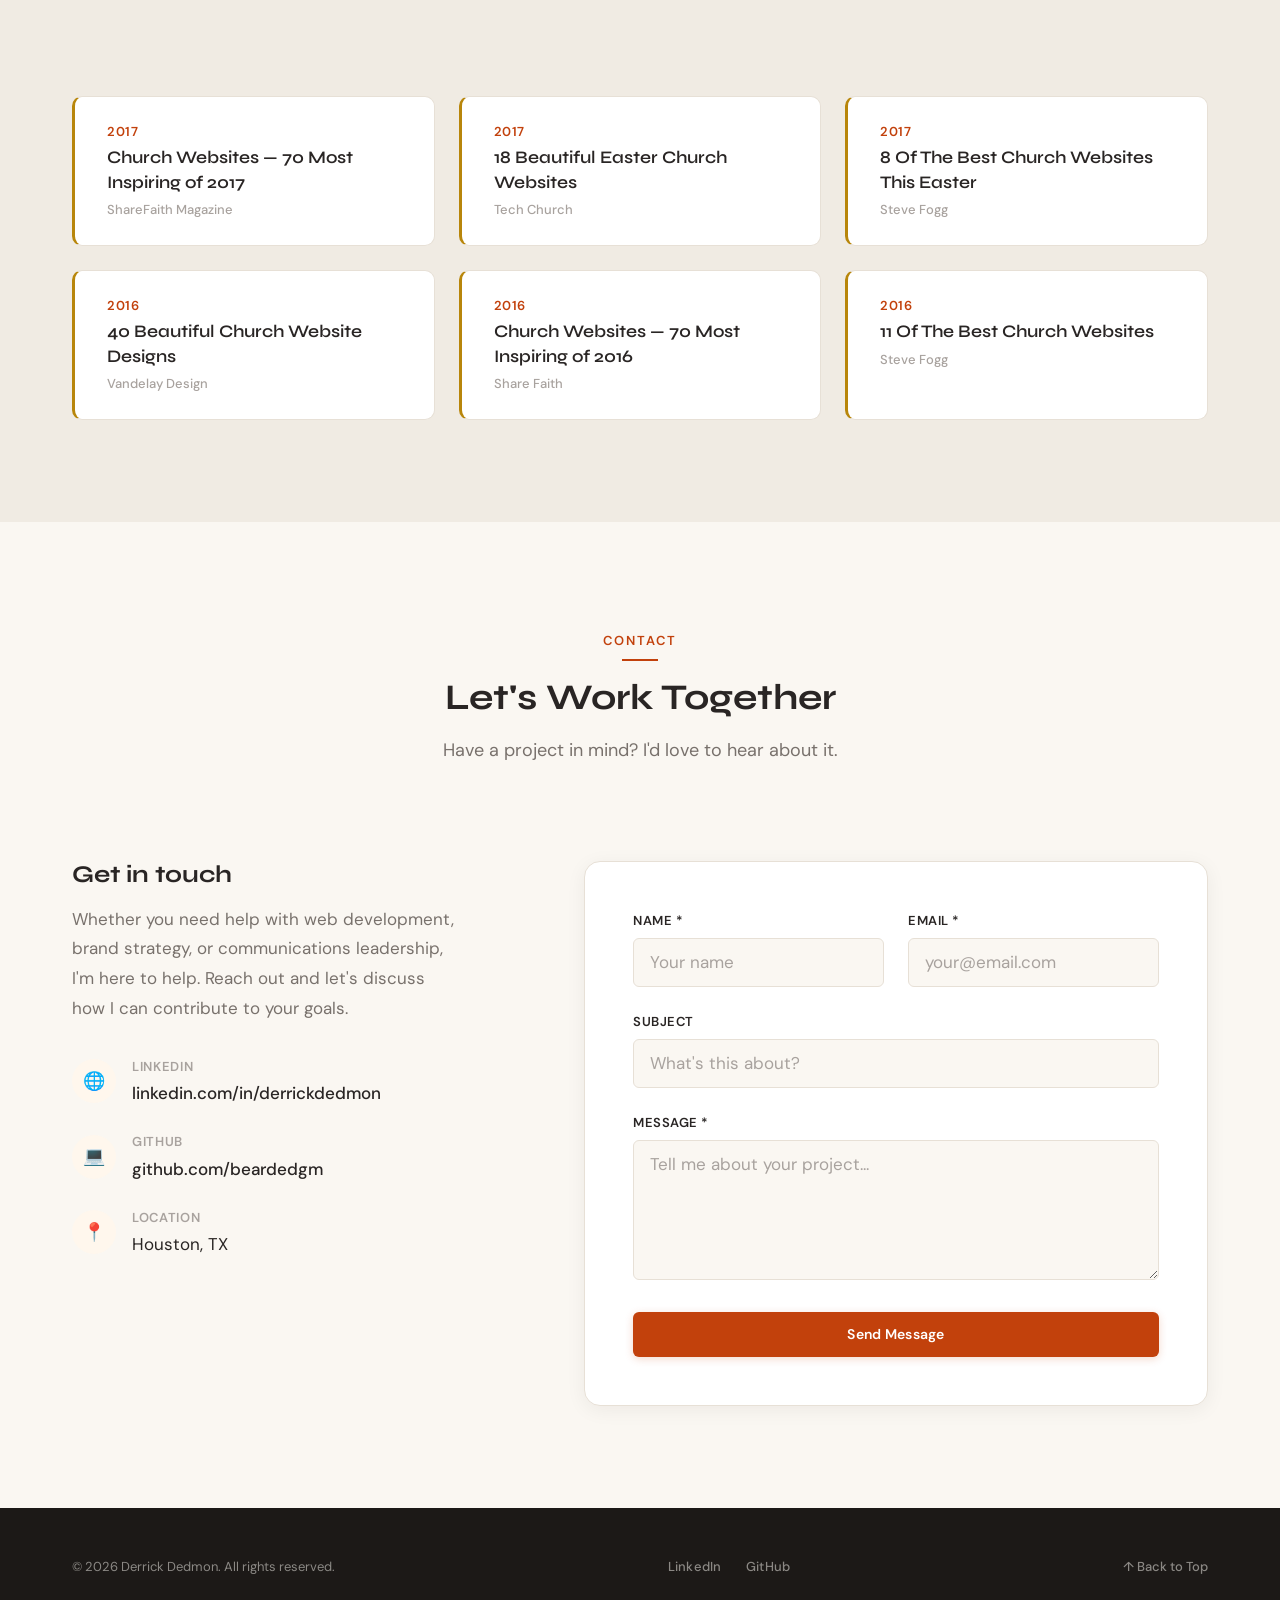
==== commit 3c69e760: "Redesign portfolio with warm editorial aesthetic and refine content - Switch typography to Syne (hea" ====
--- a/index.html
+++ b/index.html
@@ -10,7 +10,7 @@
 
   <!-- Open Graph -->
   <meta property="og:title" content="Derrick Dedmon | Director of Communications &amp; Creative Strategist">
-  <meta property="og:description" content="25+ years of experience in web development, brand management, and digital strategy. Based in Houston, TX.">
+  <meta property="og:description" content="25+ years of experience in web development, brand management, digital strategy, and communications leadership. Based in Houston, TX.">
   <meta property="og:url" content="https://onegoodcoder.com/">
   <meta property="og:type" content="website">
   <meta property="og:image" content="https://onegoodcoder.com/images/Imug.jpg">
@@ -27,10 +27,10 @@
   <!-- Fonts -->
   <link rel="preconnect" href="https://fonts.googleapis.com">
   <link rel="preconnect" href="https://fonts.gstatic.com" crossorigin>
-  <link href="https://fonts.googleapis.com/css2?family=Inter:wght@400;500;600;700&family=Playfair+Display:wght@700&display=swap" rel="stylesheet">
+  <link href="https://fonts.googleapis.com/css2?family=DM+Sans:ital,opsz,wght@0,9..40,400;0,9..40,500;0,9..40,600;0,9..40,700;1,9..40,400&family=Syne:wght@400;500;600;700;800&display=swap" rel="stylesheet">
 
   <!-- Styles -->
-  <link rel="stylesheet" href="style.css">
+  <link rel="stylesheet" href="style.css?v=6">
 
   <!-- Google tag (gtag.js) -->
   <script async src="https://www.googletagmanager.com/gtag/js?id=G-CPGM67LBCQ"></script>
@@ -106,9 +106,8 @@
 
       <div class="container hero__inner">
         <div class="hero__content">
-          <span class="hero__label">Houston, TX</span>
           <h1 class="hero__title">Director of Communications &amp; Creative Strategist</h1>
-          <p class="hero__subtitle">25+ years of hands-on experience &mdash; now amplified by AI-powered development. The rare combination of deep industry expertise and cutting-edge AI workflows.</p>
+          <p class="hero__subtitle">25+ years of hands-on experience with a proven ability to adapt to emerging technologies. Deep industry expertise combined with a commitment to staying ahead of the curve.</p>
           <div class="hero__actions">
             <a href="#portfolio" class="btn btn--outline">View My Work</a>
             <a href="#contact" class="btn btn--primary">Get In Touch</a>
@@ -133,7 +132,7 @@
 
         <div class="about__content reveal">
           <p class="about__text">
-            I'm a communications leader and creative strategist with over two decades of experience spanning web development, brand management, art direction, and digital marketing. I've led teams and managed multi-platform campaigns for organizations ranging from marketing agencies to one of the largest churches in the United States. What sets me apart in today's market is the combination of 25+ years of real-world expertise with AI-powered development &mdash; I use tools like Claude Code, Cursor, and Codex alongside a modern MERN stack to deliver work faster and at a higher quality than traditional workflows allow. Deep experience means I know what to build; AI means I build it better and faster.
+            I'm a communications leader and creative strategist with over two decades of experience spanning web development, brand management, art direction, and digital marketing. I've led teams and managed multi-platform campaigns for organizations ranging from marketing agencies to one of the largest churches in the United States. What sets me apart is the combination of 25+ years of real-world expertise with a drive to stay current on emerging tools and technologies. From modern MERN stack development to the latest industry workflows, I continuously adapt my skillset to deliver higher-quality work. Deep experience means I know what to build; staying current means I build it smarter.
           </p>
         </div>
 
@@ -147,7 +146,7 @@
             <div class="stat-card__label">Organizations</div>
           </div>
           <div class="stat-card reveal reveal--delay-3">
-            <div class="stat-card__number" data-count="50" data-suffix="+">0</div>
+            <div class="stat-card__number" data-count="242" data-suffix="+">0</div>
             <div class="stat-card__label">Projects Delivered</div>
           </div>
           <div class="stat-card reveal reveal--delay-4">
@@ -182,8 +181,8 @@
                 <li>Lead cross-functional team across web, print, social media, and video production</li>
                 <li>Manage annual communications budget and vendor relationships</li>
                 <li>Oversee website ecosystem, email marketing, and content strategy</li>
-                <li>Combine 20+ years of development expertise with AI-powered tools (Claude Code, Cursor, Codex) to dramatically accelerate design-to-deployment timelines</li>
-                <li>Pioneer agentic coding practices that leverage decades of domain knowledge to guide AI workflows, delivering higher-quality results faster than traditional development</li>
+                <li>Leverage 20+ years of development expertise alongside modern tools and technologies to streamline design-to-deployment timelines</li>
+                <li>Stay ahead of industry trends, continuously adopting emerging workflows that complement decades of domain knowledge for better results</li>
               </ul>
             </div>
           </div>
@@ -368,15 +367,15 @@
 
           <!-- AI & Development Tools -->
           <div class="skill-category reveal">
-            <h3 class="skill-category__title">AI &amp; Development Tools</h3>
+            <h3 class="skill-category__title">Development Tools</h3>
             <div class="skill-tags">
+              <span class="skill-tag">VS Code</span>
+              <span class="skill-tag">Git &amp; GitHub</span>
               <span class="skill-tag">Claude Code</span>
-              <span class="skill-tag">Codex</span>
               <span class="skill-tag">Cursor</span>
-              <span class="skill-tag">VS Code</span>
-              <span class="skill-tag">Agentic Coding</span>
-              <span class="skill-tag">AI-Assisted Development</span>
-              <span class="skill-tag">Prompt Engineering</span>
+              <span class="skill-tag">AI-Assisted Workflows</span>
+              <span class="skill-tag">Command Line</span>
+              <span class="skill-tag">Build Tools</span>
             </div>
           </div>
 
--- a/style.css
+++ b/style.css
@@ -1,38 +1,43 @@
 /* ============================================
    DERRICK DEDMON - Portfolio
-   Clean, Modern, Professional
+   Warm Editorial Design
    ============================================ */
 
 /* --- CSS Custom Properties --- */
 :root {
-  /* Colors */
-  --color-bg: #ffffff;
-  --color-bg-alt: #f8f9fa;
-  --color-text: #1a1a2e;
-  --color-text-secondary: #4a5568;
-  --color-accent: #2563eb;
-  --color-accent-hover: #1d4ed8;
-  --color-accent-light: #dbeafe;
-  --color-gold: #d4a843;
-  --color-gold-light: #fdf6e3;
-  --color-border: #e5e7eb;
-  --color-white: #ffffff;
-  --color-shadow: rgba(0, 0, 0, 0.08);
-  --color-shadow-md: rgba(0, 0, 0, 0.12);
+  /* Colors - Warm Editorial Palette */
+  --color-bg: #FAF7F2;
+  --color-bg-alt: #F0EBE3;
+  --color-bg-dark: #1C1917;
+  --color-bg-card: #FFFFFF;
+  --color-text: #292524;
+  --color-text-secondary: #78716C;
+  --color-text-light: #A8A29E;
+  --color-accent: #C2410C;
+  --color-accent-hover: #9A3412;
+  --color-accent-light: #FFF7ED;
+  --color-gold: #B8860B;
+  --color-gold-light: #FDF6E3;
+  --color-border: #E7E0D6;
+  --color-white: #FFFFFF;
+  --color-shadow: rgba(28, 25, 23, 0.06);
+  --color-shadow-md: rgba(28, 25, 23, 0.1);
+  --color-shadow-lg: rgba(28, 25, 23, 0.16);
 
   /* Typography */
-  --font-heading: 'Playfair Display', Georgia, 'Times New Roman', serif;
-  --font-body: 'Inter', -apple-system, BlinkMacSystemFont, 'Segoe UI', Roboto, sans-serif;
-  --font-size-base: 1rem;
+  --font-heading: 'Syne', 'Arial Black', sans-serif;
+  --font-body: 'DM Sans', -apple-system, BlinkMacSystemFont, 'Segoe UI', sans-serif;
+  --font-size-base: 1.0625rem;
   --font-size-sm: 0.875rem;
+  --font-size-xs: 0.8125rem;
   --font-size-lg: 1.125rem;
   --font-size-xl: 1.25rem;
   --font-size-2xl: 1.5rem;
-  --font-size-3xl: 2rem;
-  --font-size-4xl: 2.5rem;
-  --font-size-5xl: 3.5rem;
-  --line-height-tight: 1.2;
-  --line-height-normal: 1.6;
+  --font-size-3xl: 2.25rem;
+  --font-size-4xl: 2.75rem;
+  --font-size-hero: clamp(2rem, 3.5vw, 3.25rem);
+  --line-height-tight: 1.15;
+  --line-height-normal: 1.65;
 
   /* Spacing */
   --space-xs: 0.25rem;
@@ -44,18 +49,21 @@
   --space-3xl: 4rem;
   --space-4xl: 6rem;
   --space-5xl: 8rem;
+  --space-section: clamp(5rem, 8vw, 9rem);
 
   /* Layout */
   --container-max: 1200px;
   --container-narrow: 800px;
-  --nav-height: 72px;
-  --border-radius: 8px;
-  --border-radius-lg: 12px;
+  --nav-height: 76px;
+  --border-radius: 6px;
+  --border-radius-lg: 10px;
+  --border-radius-xl: 16px;
 
   /* Transitions */
-  --transition-fast: 0.2s ease;
-  --transition-base: 0.3s ease;
-  --transition-slow: 0.5s ease;
+  --transition-fast: 0.2s cubic-bezier(0.4, 0, 0.2, 1);
+  --transition-base: 0.35s cubic-bezier(0.4, 0, 0.2, 1);
+  --transition-slow: 0.6s cubic-bezier(0.4, 0, 0.2, 1);
+  --transition-spring: 0.5s cubic-bezier(0.34, 1.56, 0.64, 1);
 }
 
 /* --- Reset --- */
@@ -80,6 +88,11 @@
   background-color: var(--color-bg);
   -webkit-font-smoothing: antialiased;
   -moz-osx-font-smoothing: grayscale;
+}
+
+::selection {
+  background-color: var(--color-accent-light);
+  color: var(--color-accent);
 }
 
 img {
@@ -150,7 +163,7 @@
   width: 100%;
   max-width: var(--container-max);
   margin: 0 auto;
-  padding: 0 var(--space-lg);
+  padding: 0 var(--space-xl);
 }
 
 .container--narrow {
@@ -158,7 +171,7 @@
 }
 
 .section {
-  padding: var(--space-5xl) 0;
+  padding: var(--space-section) 0;
 }
 
 .section--alt {
@@ -167,18 +180,27 @@
 
 .section__header {
   text-align: center;
-  margin-bottom: var(--space-3xl);
+  margin-bottom: var(--space-4xl);
 }
 
 .section__label {
   display: inline-block;
   font-family: var(--font-body);
-  font-size: var(--font-size-sm);
+  font-size: var(--font-size-xs);
   font-weight: 600;
   text-transform: uppercase;
-  letter-spacing: 0.1em;
+  letter-spacing: 0.15em;
   color: var(--color-accent);
-  margin-bottom: var(--space-sm);
+  margin-bottom: var(--space-md);
+}
+
+.section__label::after {
+  content: '';
+  display: block;
+  width: 36px;
+  height: 2px;
+  background-color: var(--color-accent);
+  margin: var(--space-sm) auto 0;
 }
 
 .section__title {
@@ -192,10 +214,11 @@
 .section__subtitle {
   font-size: var(--font-size-lg);
   color: var(--color-text-secondary);
-  margin-top: var(--space-sm);
-  max-width: 600px;
+  margin-top: var(--space-md);
+  max-width: 560px;
   margin-left: auto;
   margin-right: auto;
+  line-height: 1.7;
 }
 
 /* --- Typography --- */
@@ -211,10 +234,11 @@
   align-items: center;
   justify-content: center;
   gap: var(--space-sm);
-  padding: 0.75rem 1.75rem;
+  padding: 0.85rem 2rem;
   font-family: var(--font-body);
-  font-size: var(--font-size-base);
+  font-size: var(--font-size-sm);
   font-weight: 600;
+  letter-spacing: 0.02em;
   border-radius: var(--border-radius);
   transition: all var(--transition-base);
   white-space: nowrap;
@@ -223,35 +247,37 @@
 .btn--primary {
   background-color: var(--color-accent);
   color: var(--color-white);
+  box-shadow: 0 2px 8px rgba(194, 65, 12, 0.2);
 }
 
 .btn--primary:hover {
   background-color: var(--color-accent-hover);
   color: var(--color-white);
-  transform: translateY(-1px);
-  box-shadow: 0 4px 12px rgba(37, 99, 235, 0.3);
+  transform: translateY(-2px);
+  box-shadow: 0 6px 20px rgba(194, 65, 12, 0.3);
 }
 
 .btn--outline {
   background-color: transparent;
+  color: var(--color-text);
+  border: 1.5px solid var(--color-border);
+}
+
+.btn--outline:hover {
+  border-color: var(--color-accent);
   color: var(--color-accent);
-  border: 2px solid var(--color-accent);
-}
-
-.btn--outline:hover {
-  background-color: var(--color-accent);
-  color: var(--color-white);
-  transform: translateY(-1px);
+  transform: translateY(-2px);
 }
 
 .btn--sm {
   padding: 0.5rem 1.25rem;
-  font-size: var(--font-size-sm);
+  font-size: var(--font-size-xs);
 }
 
 .btn--nav {
-  padding: 0.5rem 1.25rem;
-  font-size: var(--font-size-sm);
+  padding: 0.55rem 1.25rem;
+  font-size: var(--font-size-xs);
+  border-radius: var(--border-radius);
 }
 
 /* ============================================
@@ -269,9 +295,10 @@
 }
 
 .nav--scrolled {
-  background-color: rgba(255, 255, 255, 0.97);
-  box-shadow: 0 1px 3px var(--color-shadow);
-  backdrop-filter: blur(8px);
+  background-color: rgba(250, 247, 242, 0.92);
+  backdrop-filter: blur(16px);
+  -webkit-backdrop-filter: blur(16px);
+  box-shadow: 0 1px 0 var(--color-border);
 }
 
 .nav__inner {
@@ -283,10 +310,11 @@
 
 .nav__logo {
   font-family: var(--font-body);
-  font-size: var(--font-size-lg);
+  font-size: var(--font-size-sm);
   font-weight: 700;
   color: var(--color-text);
-  letter-spacing: 0.02em;
+  letter-spacing: 0.12em;
+  text-transform: uppercase;
   text-decoration: none;
 }
 
@@ -315,7 +343,7 @@
   bottom: -4px;
   left: 0;
   width: 0;
-  height: 2px;
+  height: 1.5px;
   background-color: var(--color-accent);
   transition: width var(--transition-base);
 }
@@ -345,10 +373,11 @@
 
 .nav__toggle span {
   display: block;
-  width: 24px;
-  height: 2px;
+  width: 22px;
+  height: 1.5px;
   background-color: var(--color-text);
   transition: all var(--transition-base);
+  border-radius: 1px;
 }
 
 .nav__toggle--open span:nth-child(1) {
@@ -372,7 +401,7 @@
   align-items: center;
   position: relative;
   overflow: hidden;
-  background: linear-gradient(135deg, #f8f9fa 0%, #eef2ff 50%, #f8f9fa 100%);
+  background: linear-gradient(160deg, var(--color-bg) 0%, #FFF7ED 45%, var(--color-bg-alt) 100%);
 }
 
 .hero__bg {
@@ -385,24 +414,26 @@
 .hero__bg-shape {
   position: absolute;
   border-radius: 50%;
-  opacity: 0.15;
-  filter: blur(80px);
 }
 
 .hero__bg-shape--1 {
+  width: 700px;
+  height: 700px;
+  background: var(--color-accent);
+  top: -20%;
+  right: -15%;
+  opacity: 0.04;
+  filter: blur(120px);
+}
+
+.hero__bg-shape--2 {
   width: 500px;
   height: 500px;
-  background: var(--color-accent);
-  top: -10%;
-  right: -5%;
-}
-
-.hero__bg-shape--2 {
-  width: 400px;
-  height: 400px;
   background: var(--color-gold);
-  bottom: -10%;
-  left: -5%;
+  bottom: -20%;
+  left: -10%;
+  opacity: 0.06;
+  filter: blur(100px);
 }
 
 .hero__inner {
@@ -416,67 +447,98 @@
 
 .hero__content {
   flex: 1;
+  min-width: 0;
 }
 
 .hero__label {
-  display: inline-block;
-  font-size: var(--font-size-sm);
+  display: inline-flex;
+  align-items: center;
+  gap: var(--space-xs);
+  padding: 0.4rem 1rem;
+  background-color: var(--color-accent-light);
+  color: var(--color-accent);
+  border-radius: 100px;
+  font-size: var(--font-size-xs);
   font-weight: 600;
+  letter-spacing: 0.08em;
   text-transform: uppercase;
-  letter-spacing: 0.1em;
-  color: var(--color-accent);
-  margin-bottom: var(--space-md);
+  margin-bottom: var(--space-xl);
+  animation: heroFadeUp 0.8s cubic-bezier(0.4, 0, 0.2, 1) 0.2s forwards;
+  opacity: 0;
 }
 
 .hero__title {
   font-family: var(--font-heading);
-  font-size: var(--font-size-5xl);
+  font-size: var(--font-size-hero);
   font-weight: 700;
-  line-height: 1.1;
+  line-height: 1.12;
   color: var(--color-text);
-  margin-bottom: var(--space-lg);
+  margin-bottom: var(--space-xl);
+  animation: heroFadeUp 0.8s cubic-bezier(0.4, 0, 0.2, 1) 0.35s forwards;
+  opacity: 0;
 }
 
 .hero__subtitle {
-  font-size: var(--font-size-xl);
+  font-size: var(--font-size-lg);
   color: var(--color-text-secondary);
-  line-height: var(--line-height-normal);
-  margin-bottom: var(--space-sm);
-}
-
-.hero__location {
-  font-size: var(--font-size-base);
-  color: var(--color-text-secondary);
-  margin-bottom: var(--space-xl);
-  display: flex;
-  align-items: center;
-  gap: var(--space-xs);
+  line-height: 1.7;
+  margin-bottom: var(--space-2xl);
+  max-width: 520px;
+  animation: heroFadeUp 0.8s cubic-bezier(0.4, 0, 0.2, 1) 0.5s forwards;
+  opacity: 0;
 }
 
 .hero__actions {
   display: flex;
   gap: var(--space-md);
   flex-wrap: wrap;
+  animation: heroFadeUp 0.8s cubic-bezier(0.4, 0, 0.2, 1) 0.65s forwards;
+  opacity: 0;
 }
 
 .hero__photo-wrapper {
   flex-shrink: 0;
+  animation: heroFadeUp 0.9s cubic-bezier(0.4, 0, 0.2, 1) 0.3s forwards;
+  opacity: 0;
 }
 
 .hero__photo {
-  width: 320px;
-  height: 320px;
-  border-radius: var(--border-radius-lg);
+  width: 340px;
+  height: 340px;
+  border-radius: 50%;
   object-fit: cover;
-  box-shadow: 0 20px 40px var(--color-shadow-md);
-  border: 4px solid var(--color-white);
+  border: 3px solid var(--color-gold);
+  box-shadow:
+    0 0 0 10px rgba(184, 134, 11, 0.08),
+    0 24px 60px var(--color-shadow-lg);
+  transition: transform var(--transition-slow), box-shadow var(--transition-slow);
+}
+
+.hero__photo:hover {
+  transform: scale(1.02);
+  box-shadow:
+    0 0 0 10px rgba(184, 134, 11, 0.12),
+    0 32px 72px var(--color-shadow-lg);
+}
+
+/* Scroll indicator */
+.hero::after {
+  content: '';
+  position: absolute;
+  bottom: 2.5rem;
+  left: 50%;
+  transform: translateX(-50%);
+  width: 1px;
+  height: 48px;
+  background: linear-gradient(to bottom, transparent, var(--color-text-light));
+  animation: scrollPulse 2.5s ease-in-out infinite;
 }
 
 /* ============================================
    ABOUT
    ============================================ */
 .about__content {
-  max-width: 700px;
+  max-width: 680px;
   margin: 0 auto var(--space-3xl);
   text-align: center;
 }
@@ -484,7 +546,7 @@
 .about__text {
   font-size: var(--font-size-lg);
   color: var(--color-text-secondary);
-  line-height: 1.8;
+  line-height: 1.85;
 }
 
 .stats {
@@ -495,32 +557,33 @@
 
 .stat-card {
   text-align: center;
-  padding: var(--space-xl);
-  background: var(--color-white);
+  padding: var(--space-xl) var(--space-lg);
+  background: var(--color-bg-card);
   border-radius: var(--border-radius-lg);
   border: 1px solid var(--color-border);
-  box-shadow: 0 2px 8px var(--color-shadow);
   transition: transform var(--transition-base), box-shadow var(--transition-base);
 }
 
 .stat-card:hover {
   transform: translateY(-4px);
-  box-shadow: 0 8px 24px var(--color-shadow-md);
+  box-shadow: 0 12px 32px var(--color-shadow-md);
 }
 
 .stat-card__number {
   font-family: var(--font-heading);
   font-size: var(--font-size-4xl);
-  font-weight: 700;
+  font-weight: 800;
   color: var(--color-accent);
   line-height: 1;
   margin-bottom: var(--space-xs);
 }
 
 .stat-card__label {
-  font-size: var(--font-size-sm);
+  font-size: var(--font-size-xs);
   color: var(--color-text-secondary);
   font-weight: 500;
+  text-transform: uppercase;
+  letter-spacing: 0.06em;
 }
 
 /* ============================================
@@ -538,8 +601,8 @@
   left: 50%;
   top: 0;
   bottom: 0;
-  width: 2px;
-  background: linear-gradient(to bottom, var(--color-accent), var(--color-gold));
+  width: 1.5px;
+  background: linear-gradient(to bottom, var(--color-accent), var(--color-gold), var(--color-border));
   transform: translateX(-50%);
 }
 
@@ -563,42 +626,48 @@
 .timeline__dot {
   position: absolute;
   top: 8px;
-  width: 16px;
-  height: 16px;
+  width: 14px;
+  height: 14px;
   border-radius: 50%;
+  background-color: var(--color-bg);
+  border: 2.5px solid var(--color-gold);
+  z-index: 1;
+  transition: transform var(--transition-fast), background-color var(--transition-fast);
+}
+
+.timeline__item:hover .timeline__dot {
   background-color: var(--color-gold);
-  border: 3px solid var(--color-white);
-  box-shadow: 0 0 0 2px var(--color-gold);
-  z-index: 1;
+  transform: scale(1.2);
 }
 
 .timeline__item:nth-child(odd) .timeline__dot {
-  right: -8px;
+  right: -7px;
 }
 
 .timeline__item:nth-child(even) .timeline__dot {
-  left: -8px;
+  left: -7px;
 }
 
 .timeline__card {
-  background: var(--color-white);
+  background: var(--color-bg-card);
   border-radius: var(--border-radius-lg);
   padding: var(--space-xl);
   border: 1px solid var(--color-border);
-  box-shadow: 0 2px 8px var(--color-shadow);
-  transition: transform var(--transition-base), box-shadow var(--transition-base);
+  transition: transform var(--transition-base), box-shadow var(--transition-base), border-color var(--transition-base);
 }
 
 .timeline__card:hover {
-  transform: translateY(-2px);
-  box-shadow: 0 6px 20px var(--color-shadow-md);
+  transform: translateY(-3px);
+  box-shadow: 0 8px 28px var(--color-shadow-md);
+  border-color: rgba(184, 134, 11, 0.3);
 }
 
 .timeline__date {
-  font-size: var(--font-size-sm);
+  font-size: var(--font-size-xs);
   font-weight: 600;
   color: var(--color-accent);
   margin-bottom: var(--space-xs);
+  letter-spacing: 0.02em;
 }
 
 .timeline__role {
@@ -610,7 +679,7 @@
 }
 
 .timeline__company {
-  font-size: var(--font-size-base);
+  font-size: var(--font-size-sm);
   color: var(--color-text-secondary);
   margin-bottom: var(--space-md);
   font-weight: 500;
@@ -623,7 +692,7 @@
 .timeline__details li {
   font-size: var(--font-size-sm);
   color: var(--color-text-secondary);
-  line-height: 1.6;
+  line-height: 1.65;
   margin-bottom: var(--space-xs);
   position: relative;
 }
@@ -637,8 +706,8 @@
   position: absolute;
   right: 0;
   top: 0.6em;
-  width: 5px;
-  height: 5px;
+  width: 4px;
+  height: 4px;
   border-radius: 50%;
   background-color: var(--color-gold);
 }
@@ -652,8 +721,8 @@
   position: absolute;
   left: 0;
   top: 0.6em;
-  width: 5px;
-  height: 5px;
+  width: 4px;
+  height: 4px;
   border-radius: 50%;
   background-color: var(--color-gold);
 }
@@ -668,11 +737,16 @@
 }
 
 .skill-category {
-  background: var(--color-white);
+  background: var(--color-bg-card);
   border-radius: var(--border-radius-lg);
   padding: var(--space-xl);
   border: 1px solid var(--color-border);
-  box-shadow: 0 2px 8px var(--color-shadow);
+  transition: transform var(--transition-base), box-shadow var(--transition-base);
+}
+
+.skill-category:hover {
+  transform: translateY(-2px);
+  box-shadow: 0 8px 24px var(--color-shadow);
 }
 
 .skill-category__title {
@@ -682,7 +756,7 @@
   color: var(--color-text);
   margin-bottom: var(--space-lg);
   padding-bottom: var(--space-sm);
-  border-bottom: 2px solid var(--color-gold);
+  border-bottom: 1.5px solid var(--color-gold);
   display: inline-block;
 }
 
@@ -694,63 +768,20 @@
 
 .skill-tag {
   display: inline-block;
-  padding: 0.35rem 0.85rem;
-  font-size: var(--font-size-sm);
+  padding: 0.35rem 0.9rem;
+  font-size: var(--font-size-xs);
   font-weight: 500;
   color: var(--color-accent);
   background-color: var(--color-accent-light);
   border-radius: 100px;
   transition: all var(--transition-fast);
+  border: 1px solid transparent;
 }
 
 .skill-tag:hover {
   background-color: var(--color-accent);
   color: var(--color-white);
-}
-
-/* Progress bars */
-.skill-bars {
-  margin-top: var(--space-lg);
-}
-
-.skill-bar {
-  margin-bottom: var(--space-md);
-}
-
-.skill-bar__header {
-  display: flex;
-  justify-content: space-between;
-  margin-bottom: var(--space-xs);
-}
-
-.skill-bar__name {
-  font-size: var(--font-size-sm);
-  font-weight: 600;
-  color: var(--color-text);
-}
-
-.skill-bar__value {
-  font-size: var(--font-size-sm);
-  color: var(--color-text-secondary);
-}
-
-.skill-bar__track {
-  height: 6px;
-  background-color: var(--color-bg-alt);
-  border-radius: 100px;
-  overflow: hidden;
-}
-
-.skill-bar__fill {
-  height: 100%;
-  background: linear-gradient(90deg, var(--color-accent), var(--color-accent-hover));
-  border-radius: 100px;
-  width: 0;
-  transition: width 1s ease;
-}
-
-.skill-bar__fill--animated {
-  /* Width set via inline style */
+  border-color: var(--color-accent);
 }
 
 /* ============================================
@@ -767,15 +798,14 @@
   border-radius: var(--border-radius-lg);
   overflow: hidden;
   cursor: pointer;
-  background: var(--color-white);
+  background: var(--color-bg-card);
   border: 1px solid var(--color-border);
-  box-shadow: 0 2px 8px var(--color-shadow);
   transition: transform var(--transition-base), box-shadow var(--transition-base);
 }
 
 .portfolio-card:hover {
-  transform: translateY(-4px);
-  box-shadow: 0 12px 32px var(--color-shadow-md);
+  transform: translateY(-6px);
+  box-shadow: 0 16px 40px var(--color-shadow-lg);
 }
 
 .portfolio-card__image {
@@ -783,17 +813,19 @@
   aspect-ratio: 16 / 10;
   object-fit: cover;
   display: block;
-  transition: transform var(--transition-slow);
+  filter: saturate(0.85) brightness(0.96);
+  transition: all var(--transition-slow);
 }
 
 .portfolio-card:hover .portfolio-card__image {
-  transform: scale(1.03);
+  filter: saturate(1) brightness(1);
+  transform: scale(1.04);
 }
 
 .portfolio-card__overlay {
   position: absolute;
   inset: 0;
-  background: linear-gradient(to top, rgba(26, 26, 46, 0.9) 0%, transparent 60%);
+  background: linear-gradient(to top, rgba(28, 25, 23, 0.9) 0%, rgba(28, 25, 23, 0.1) 50%, transparent 100%);
   opacity: 0;
   transition: opacity var(--transition-base);
   display: flex;
@@ -815,15 +847,17 @@
 }
 
 .portfolio-card__tech {
-  font-size: var(--font-size-sm);
-  color: rgba(255, 255, 255, 0.8);
+  font-size: var(--font-size-xs);
+  color: rgba(250, 247, 242, 0.7);
+  letter-spacing: 0.02em;
 }
 
 /* Portfolio Modal */
 .modal-backdrop {
   position: fixed;
   inset: 0;
-  background: rgba(0, 0, 0, 0.6);
+  background: rgba(28, 25, 23, 0.5);
+  backdrop-filter: blur(4px);
   z-index: 200;
   opacity: 0;
   visibility: hidden;
@@ -839,17 +873,18 @@
   position: fixed;
   top: 50%;
   left: 50%;
-  transform: translate(-50%, -50%) scale(0.95);
+  transform: translate(-50%, -50%) scale(0.96);
   width: 90%;
   max-width: 800px;
   max-height: 85vh;
-  background: var(--color-white);
-  border-radius: var(--border-radius-lg);
+  background: var(--color-bg);
+  border-radius: var(--border-radius-xl);
   z-index: 210;
   overflow-y: auto;
   opacity: 0;
   visibility: hidden;
   transition: all var(--transition-base);
+  box-shadow: 0 32px 80px var(--color-shadow-lg);
 }
 
 .modal--visible {
@@ -871,34 +906,36 @@
   background: var(--color-bg-alt);
   color: var(--color-text);
   font-size: var(--font-size-xl);
-  transition: background var(--transition-fast);
+  transition: all var(--transition-fast);
   z-index: 1;
 }
 
 .modal__close:hover {
   background: var(--color-border);
+  transform: rotate(90deg);
 }
 
 .modal__image {
   width: 100%;
   display: block;
+  border-radius: var(--border-radius-xl) var(--border-radius-xl) 0 0;
 }
 
 .modal__body {
-  padding: var(--space-xl);
+  padding: var(--space-xl) var(--space-2xl) var(--space-2xl);
 }
 
 .modal__title {
   font-family: var(--font-heading);
   font-size: var(--font-size-2xl);
   font-weight: 700;
-  margin-bottom: var(--space-sm);
+  margin-bottom: var(--space-md);
 }
 
 .modal__description {
   color: var(--color-text-secondary);
   margin-bottom: var(--space-lg);
-  line-height: 1.7;
+  line-height: 1.75;
 }
 
 .modal__tech-list {
@@ -917,50 +954,41 @@
 }
 
 .publication {
-  background: var(--color-white);
+  background: var(--color-bg-card);
   border-radius: var(--border-radius-lg);
-  padding: var(--space-lg);
+  padding: var(--space-lg) var(--space-xl);
   border: 1px solid var(--color-border);
-  box-shadow: 0 2px 8px var(--color-shadow);
-  transition: transform var(--transition-base), box-shadow var(--transition-base);
+  border-left: 3px solid var(--color-gold);
+  transition: transform var(--transition-base), box-shadow var(--transition-base), border-color var(--transition-base);
 }
 
 .publication:hover {
-  transform: translateY(-2px);
-  box-shadow: 0 6px 20px var(--color-shadow-md);
+  transform: translateY(-3px);
+  box-shadow: 0 8px 24px var(--color-shadow-md);
+  border-left-color: var(--color-accent);
 }
 
 .publication__year {
-  font-size: var(--font-size-sm);
+  font-size: var(--font-size-xs);
   font-weight: 600;
   color: var(--color-accent);
   margin-bottom: var(--space-xs);
+  letter-spacing: 0.04em;
 }
 
 .publication__title {
   font-family: var(--font-heading);
   font-size: 1.1rem;
   font-weight: 600;
-  color: var(--color-dark);
+  color: var(--color-text);
   margin-bottom: var(--space-xs);
   line-height: 1.4;
 }
 
 .publication__source {
-  font-size: var(--font-size-sm);
-  color: var(--color-muted);
-}
-
-@media (max-width: 768px) {
-  .publications__grid {
-    grid-template-columns: repeat(2, 1fr);
-  }
-}
-
-@media (max-width: 480px) {
-  .publications__grid {
-    grid-template-columns: 1fr;
-  }
+  font-size: var(--font-size-xs);
+  color: var(--color-text-light);
+  font-weight: 500;
 }
 
 /* ============================================
@@ -969,7 +997,7 @@
 .contact__inner {
   display: grid;
   grid-template-columns: 1fr 1.5fr;
-  gap: var(--space-3xl);
+  gap: var(--space-4xl);
   align-items: start;
 }
 
@@ -987,7 +1015,7 @@
 .contact__info-text {
   color: var(--color-text-secondary);
   margin-bottom: var(--space-xl);
-  line-height: 1.7;
+  line-height: 1.75;
 }
 
 .contact__detail {
@@ -1008,11 +1036,18 @@
   color: var(--color-accent);
   flex-shrink: 0;
   font-size: var(--font-size-lg);
+  transition: all var(--transition-base);
+}
+
+.contact__detail:hover .contact__detail-icon {
+  background-color: var(--color-accent);
+  color: var(--color-white);
 }
 
 .contact__detail-content a {
   color: var(--color-text);
   font-weight: 500;
+  transition: color var(--transition-fast);
 }
 
 .contact__detail-content a:hover {
@@ -1020,17 +1055,21 @@
 }
 
 .contact__detail-label {
-  font-size: var(--font-size-sm);
-  color: var(--color-text-secondary);
+  font-size: var(--font-size-xs);
+  color: var(--color-text-light);
+  text-transform: uppercase;
+  letter-spacing: 0.05em;
+  font-weight: 600;
+  margin-bottom: 2px;
 }
 
 /* Contact Form */
 .contact__form {
-  background: var(--color-white);
-  border-radius: var(--border-radius-lg);
+  background: var(--color-bg-card);
+  border-radius: var(--border-radius-xl);
   padding: var(--space-2xl);
   border: 1px solid var(--color-border);
-  box-shadow: 0 4px 16px var(--color-shadow);
+  box-shadow: 0 4px 20px var(--color-shadow);
 }
 
 .form__group {
@@ -1039,20 +1078,22 @@
 
 .form__label {
   display: block;
-  font-size: var(--font-size-sm);
+  font-size: var(--font-size-xs);
   font-weight: 600;
   color: var(--color-text);
-  margin-bottom: var(--space-xs);
+  margin-bottom: 6px;
+  text-transform: uppercase;
+  letter-spacing: 0.04em;
 }
 
 .form__input,
 .form__textarea {
   width: 100%;
-  padding: 0.75rem 1rem;
+  padding: 0.8rem 1rem;
   font-family: var(--font-body);
   font-size: var(--font-size-base);
   color: var(--color-text);
-  background-color: var(--color-bg-alt);
+  background-color: var(--color-bg);
   border: 1px solid var(--color-border);
   border-radius: var(--border-radius);
   transition: border-color var(--transition-fast), box-shadow var(--transition-fast);
@@ -1062,7 +1103,7 @@
 .form__textarea:focus {
   outline: none;
   border-color: var(--color-accent);
-  box-shadow: 0 0 0 3px rgba(37, 99, 235, 0.1);
+  box-shadow: 0 0 0 3px rgba(194, 65, 12, 0.08);
 }
 
 .form__textarea {
@@ -1072,7 +1113,7 @@
 
 .form__input::placeholder,
 .form__textarea::placeholder {
-  color: #9ca3af;
+  color: var(--color-text-light);
 }
 
 .form__row {
@@ -1129,8 +1170,8 @@
    FOOTER
    ============================================ */
 .footer {
-  background-color: var(--color-text);
-  color: rgba(255, 255, 255, 0.7);
+  background-color: var(--color-bg-dark);
+  color: rgba(250, 247, 242, 0.5);
   padding: var(--space-2xl) 0;
 }
 
@@ -1141,7 +1182,7 @@
 }
 
 .footer__copy {
-  font-size: var(--font-size-sm);
+  font-size: var(--font-size-xs);
 }
 
 .footer__links {
@@ -1150,21 +1191,23 @@
 }
 
 .footer__link {
-  color: rgba(255, 255, 255, 0.7);
-  font-size: var(--font-size-sm);
+  color: rgba(250, 247, 242, 0.5);
+  font-size: var(--font-size-xs);
+  font-weight: 500;
   transition: color var(--transition-fast);
+  letter-spacing: 0.02em;
 }
 
 .footer__link:hover {
-  color: var(--color-white);
+  color: rgba(250, 247, 242, 1);
 }
 
 .footer__back-to-top {
   display: flex;
   align-items: center;
   gap: var(--space-xs);
-  color: rgba(255, 255, 255, 0.7);
-  font-size: var(--font-size-sm);
+  color: rgba(250, 247, 242, 0.5);
+  font-size: var(--font-size-xs);
   font-weight: 500;
   transition: color var(--transition-fast);
   background: none;
@@ -1174,16 +1217,16 @@
 }
 
 .footer__back-to-top:hover {
-  color: var(--color-white);
+  color: rgba(250, 247, 242, 1);
 }
 
 /* ============================================
    ANIMATIONS
    ============================================ */
-@keyframes fadeUp {
+@keyframes heroFadeUp {
   from {
     opacity: 0;
-    transform: translateY(24px);
+    transform: translateY(28px);
   }
   to {
     opacity: 1;
@@ -1191,6 +1234,18 @@
   }
 }
 
+@keyframes scrollPulse {
+  0%, 100% {
+    opacity: 0;
+    transform: translateX(-50%) scaleY(0.4);
+    transform-origin: top;
+  }
+  50% {
+    opacity: 0.6;
+    transform: translateX(-50%) scaleY(1);
+  }
+}
+
 @keyframes spin {
   to {
     transform: rotate(360deg);
@@ -1199,8 +1254,8 @@
 
 .reveal {
   opacity: 0;
-  transform: translateY(24px);
-  transition: opacity 0.6s ease, transform 0.6s ease;
+  transform: translateY(28px);
+  transition: opacity 0.7s cubic-bezier(0.4, 0, 0.2, 1), transform 0.7s cubic-bezier(0.4, 0, 0.2, 1);
 }
 
 .reveal--visible {
@@ -1220,7 +1275,7 @@
 /* Tablet */
 @media (max-width: 1024px) {
   :root {
-    --font-size-5xl: 2.75rem;
+    --font-size-hero: clamp(1.75rem, 3.5vw, 2.75rem);
     --font-size-4xl: 2rem;
     --font-size-3xl: 1.75rem;
   }
@@ -1230,8 +1285,8 @@
   }
 
   .hero__photo {
-    width: 260px;
-    height: 260px;
+    width: 280px;
+    height: 280px;
   }
 
   .stats {
@@ -1248,15 +1303,23 @@
 
   .contact__inner {
     grid-template-columns: 1fr;
+  }
+
+  .contact__info {
+    padding-right: 0;
   }
 }
 
 /* Mobile landscape / small tablet */
 @media (max-width: 768px) {
   :root {
-    --font-size-5xl: 2.25rem;
+    --font-size-hero: clamp(1.75rem, 4vw, 2.25rem);
     --font-size-4xl: 1.75rem;
-    --space-5xl: 5rem;
+    --space-section: 5rem;
+  }
+
+  .container {
+    padding: 0 var(--space-lg);
   }
 
   .nav__links {
@@ -1266,9 +1329,9 @@
     width: 280px;
     height: 100vh;
     flex-direction: column;
-    background: var(--color-white);
+    background: var(--color-bg);
     padding: calc(var(--nav-height) + var(--space-xl)) var(--space-xl) var(--space-xl);
-    box-shadow: -4px 0 20px var(--color-shadow-md);
+    box-shadow: -4px 0 24px var(--color-shadow-lg);
     transition: right var(--transition-base);
     gap: var(--space-lg);
     align-items: flex-start;
@@ -1299,16 +1362,20 @@
   }
 
   .hero__photo {
-    width: 200px;
-    height: 200px;
-  }
-
-  .hero__location {
-    justify-content: center;
+    width: 220px;
+    height: 220px;
+  }
+
+  .hero__subtitle {
+    max-width: 100%;
   }
 
   .hero__actions {
     justify-content: center;
+  }
+
+  .hero::after {
+    display: none;
   }
 
   /* Timeline - single column */
@@ -1328,7 +1395,7 @@
 
   .timeline__item:nth-child(odd) .timeline__dot,
   .timeline__item:nth-child(even) .timeline__dot {
-    left: 12px;
+    left: 13px;
     right: auto;
   }
 
@@ -1346,14 +1413,18 @@
     position: absolute;
     left: 0;
     top: 0.6em;
-    width: 5px;
-    height: 5px;
+    width: 4px;
+    height: 4px;
     border-radius: 50%;
     background-color: var(--color-gold);
   }
 
   .portfolio__grid {
     grid-template-columns: 1fr;
+  }
+
+  .publications__grid {
+    grid-template-columns: repeat(2, 1fr);
   }
 
   .form__row {
@@ -1370,8 +1441,8 @@
 /* Mobile portrait */
 @media (max-width: 480px) {
   :root {
-    --font-size-5xl: 1.875rem;
-    --space-5xl: 4rem;
+    --font-size-hero: 1.75rem;
+    --space-section: 4rem;
   }
 
   .container {
@@ -1389,6 +1460,14 @@
 
   .stat-card__number {
     font-size: var(--font-size-3xl);
+  }
+
+  .publications__grid {
+    grid-template-columns: 1fr;
+  }
+
+  .modal__body {
+    padding: var(--space-lg);
   }
 }
 
@@ -1410,12 +1489,27 @@
     opacity: 1;
     transform: none;
   }
+
+  .hero__label,
+  .hero__title,
+  .hero__subtitle,
+  .hero__actions,
+  .hero__photo-wrapper {
+    opacity: 1;
+    animation: none;
+  }
+
+  .hero::after {
+    animation: none;
+    opacity: 0.4;
+  }
 }
 
 /* --- Print --- */
 @media print {
   .nav,
   .hero__bg,
+  .hero::after,
   .footer__back-to-top,
   .btn,
   .portfolio-card__overlay,
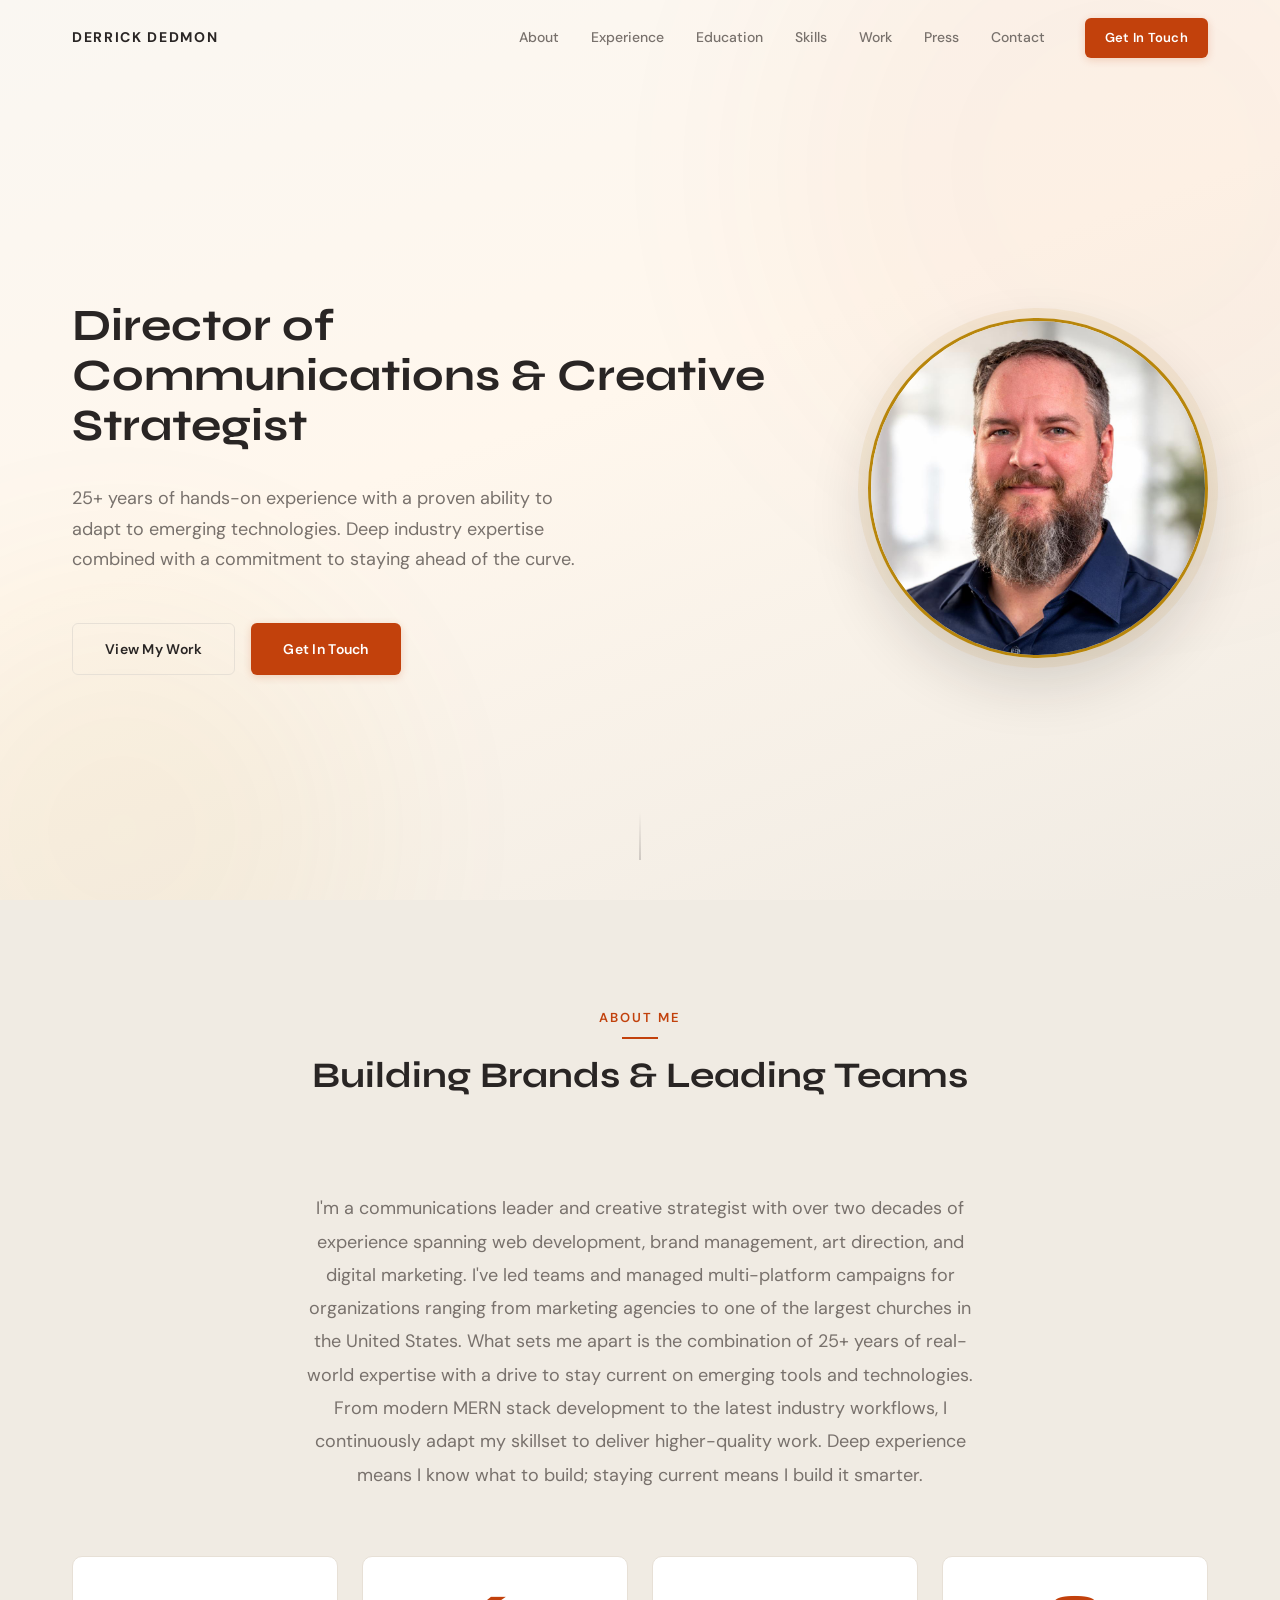
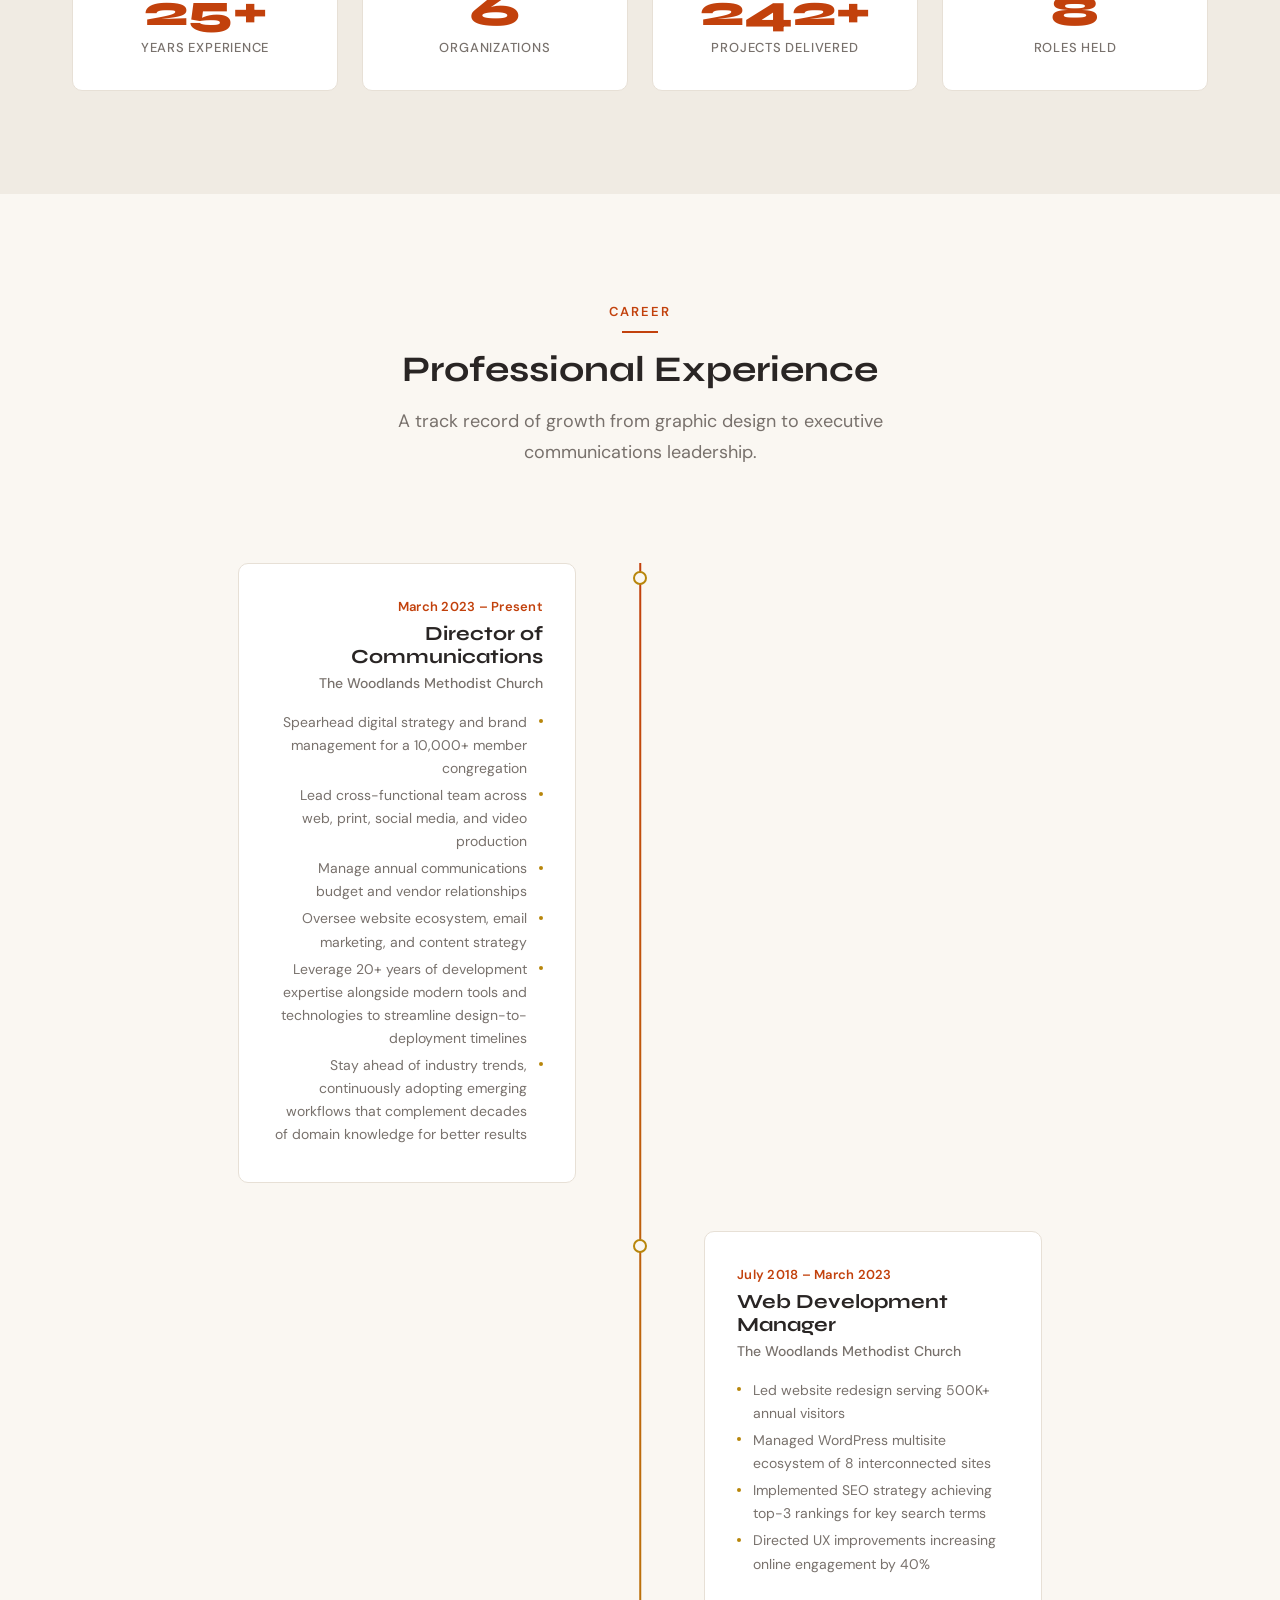
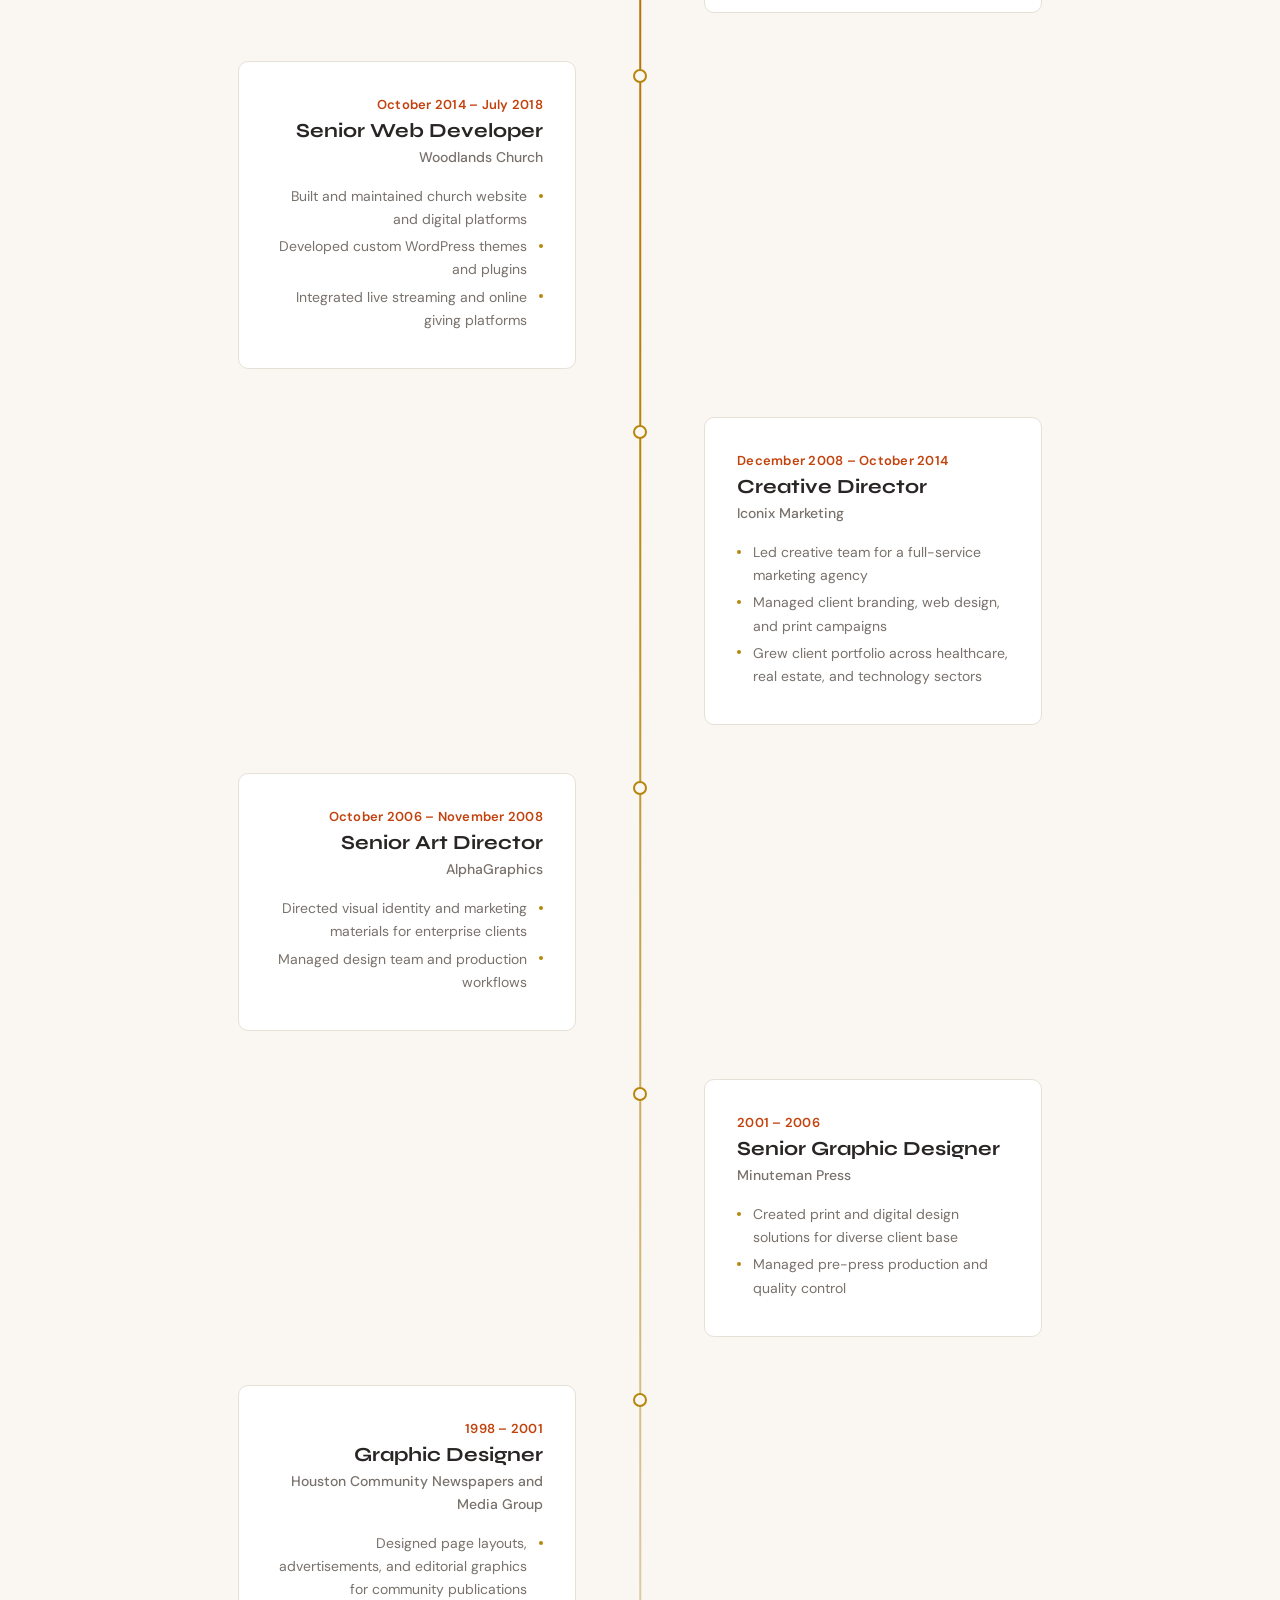
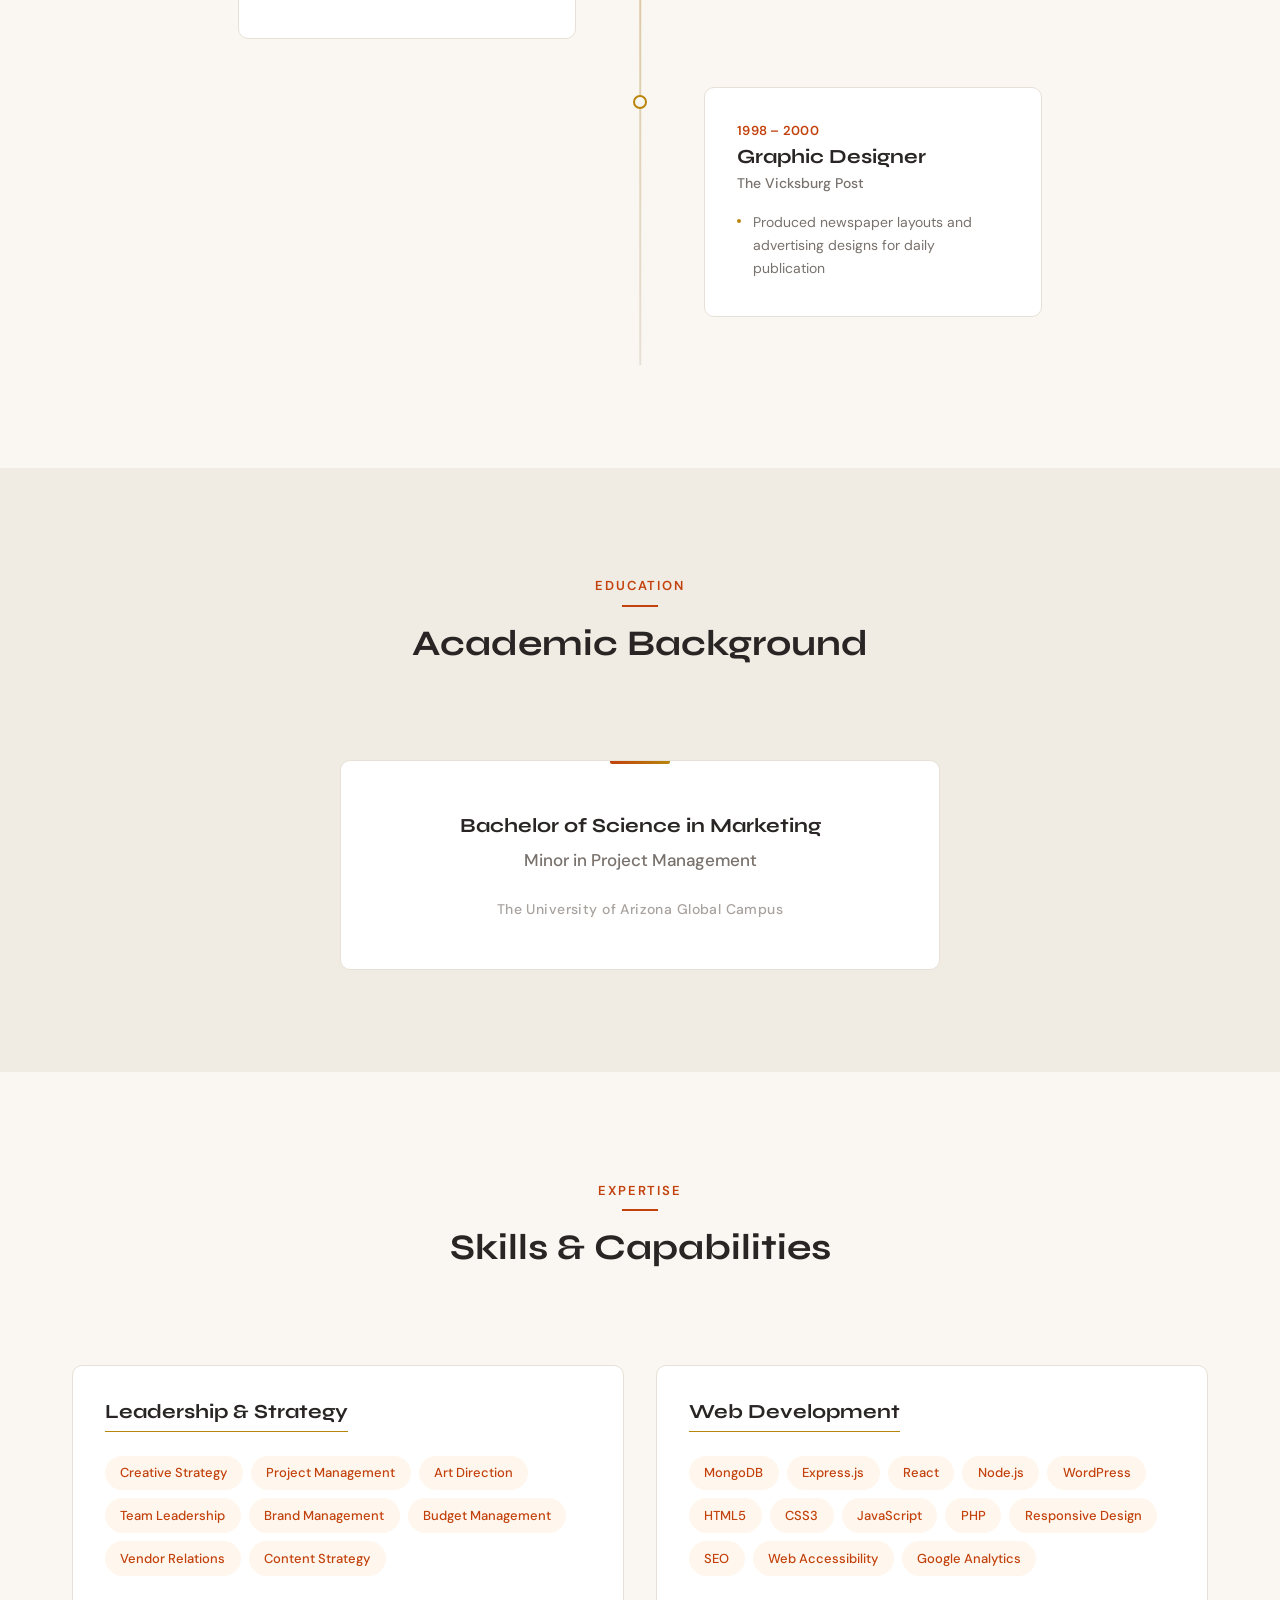
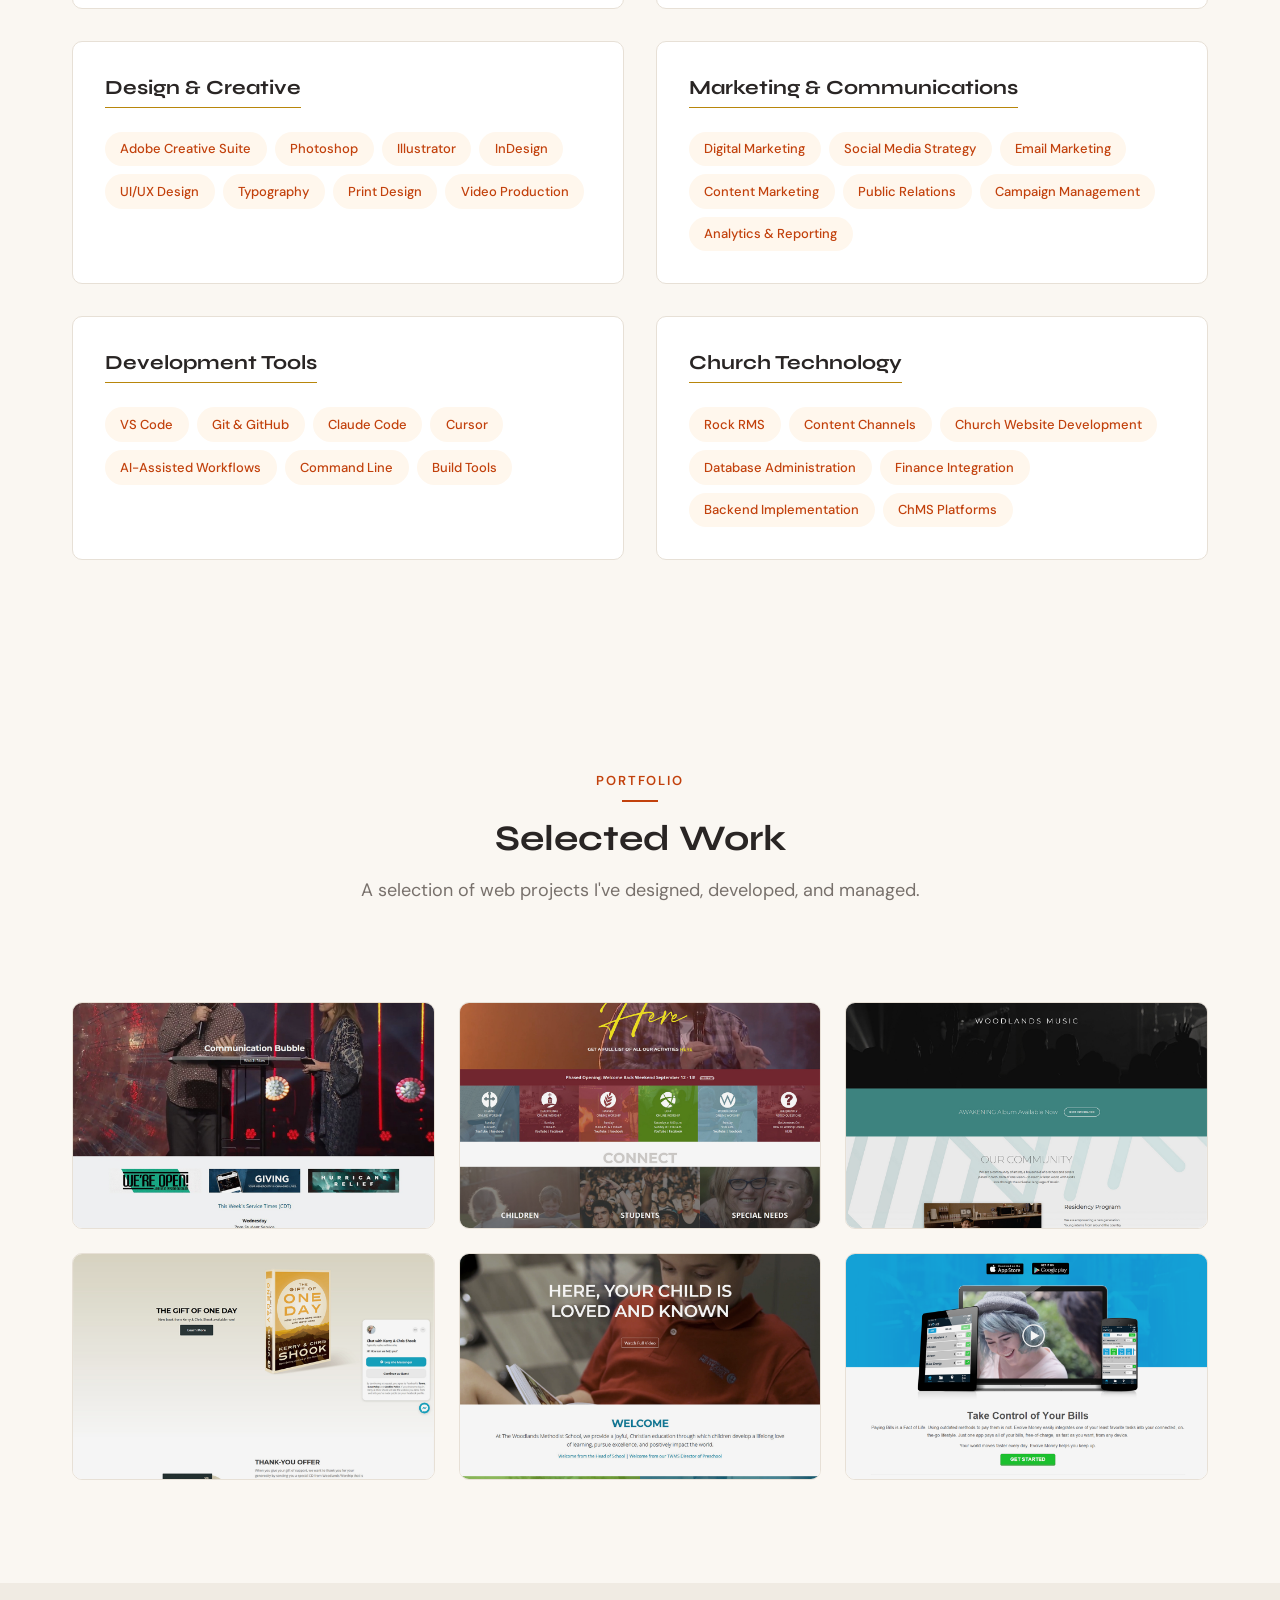
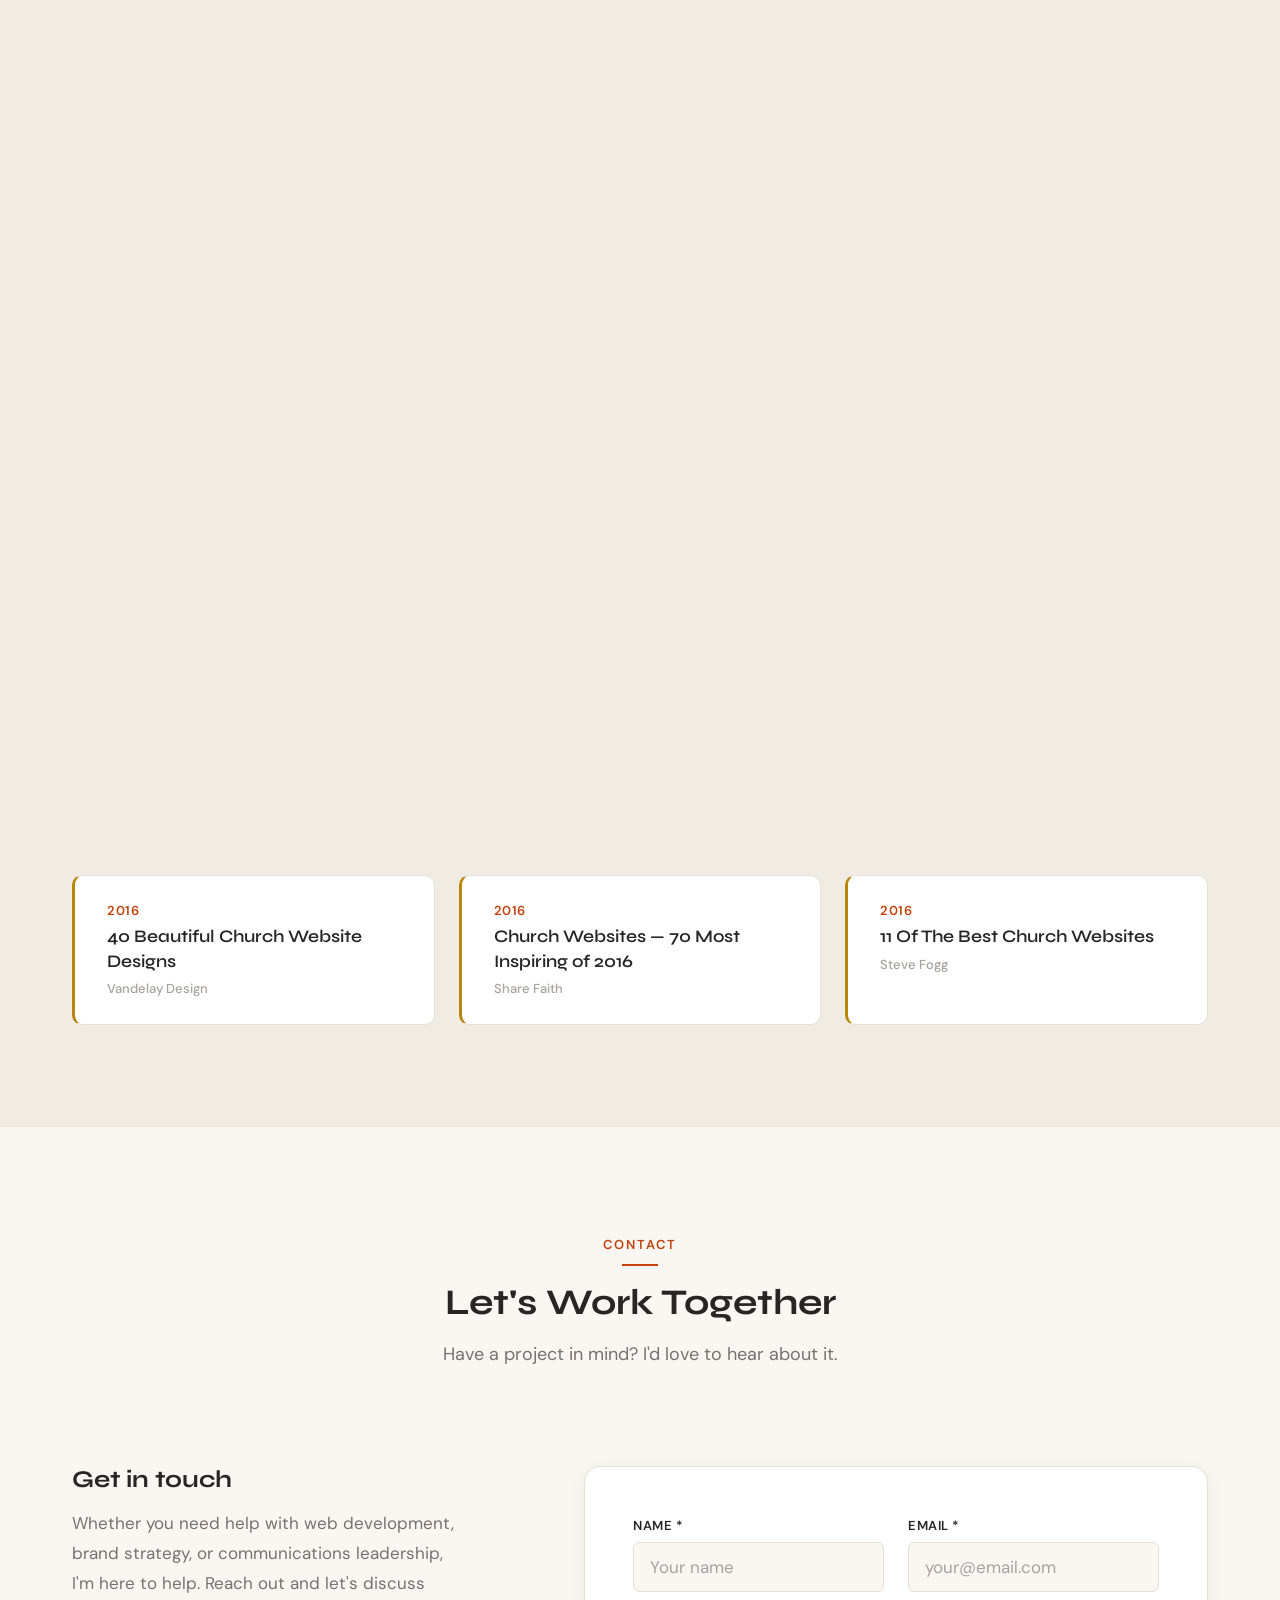
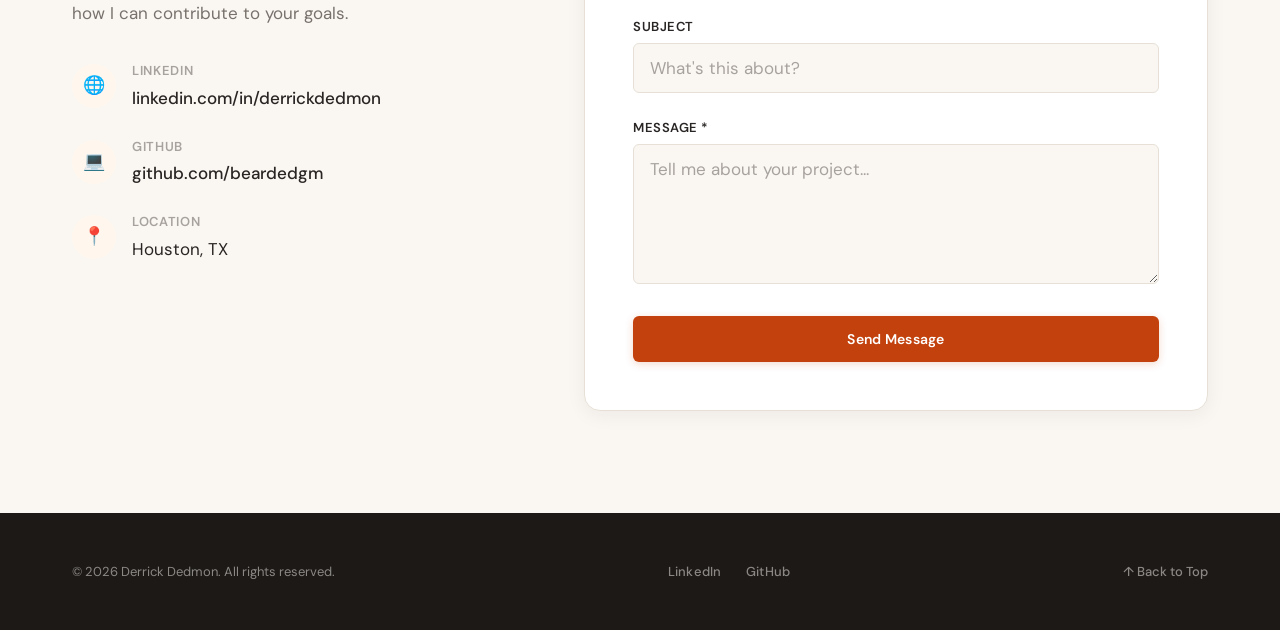
==== commit 68ad9e5c: "Add Education section with degree and university details Adds a new Education section between Experi" ====
--- a/index.html
+++ b/index.html
@@ -4,25 +4,36 @@
   <meta charset="UTF-8">
   <meta name="viewport" content="width=device-width, initial-scale=1.0">
   <title>Derrick Dedmon | Director of Communications &amp; Creative Strategist</title>
-  <meta name="description" content="Derrick Dedmon is a Director of Communications and Creative Strategist in Houston, TX with 25+ years of experience in web development, brand management, and digital strategy.">
-  <meta name="keywords" content="Derrick Dedmon, Director of Communications, Creative Strategist, Web Developer, Houston TX, Brand Management, Digital Strategy">
+  <meta name="description" content="Derrick Dedmon — Director of Communications and Creative Strategist with 25+ years of experience in web development, brand management, digital strategy, and communications leadership based in Houston, TX.">
+  <meta name="keywords" content="Derrick Dedmon, Director of Communications, Creative Strategist, Web Developer, Houston TX, Brand Management, Digital Strategy, Communications Leadership, The Woodlands Methodist Church">
   <meta name="author" content="Derrick Dedmon">
+  <meta name="theme-color" content="#C2410C">
+  <meta name="robots" content="index, follow">
 
   <!-- Open Graph -->
   <meta property="og:title" content="Derrick Dedmon | Director of Communications &amp; Creative Strategist">
-  <meta property="og:description" content="25+ years of experience in web development, brand management, digital strategy, and communications leadership. Based in Houston, TX.">
+  <meta property="og:description" content="Director of Communications and Creative Strategist with 25+ years of experience in web development, brand management, digital strategy, and communications leadership.">
   <meta property="og:url" content="https://onegoodcoder.com/">
   <meta property="og:type" content="website">
+  <meta property="og:site_name" content="Derrick Dedmon — OneGoodCoder">
+  <meta property="og:locale" content="en_US">
   <meta property="og:image" content="https://onegoodcoder.com/images/Imug.jpg">
+  <meta property="og:image:alt" content="Derrick Dedmon — Director of Communications">
+  <meta property="og:image:width" content="800">
+  <meta property="og:image:height" content="800">
 
   <!-- Twitter Card -->
-  <meta name="twitter:card" content="summary">
-  <meta name="twitter:title" content="Derrick Dedmon | Director of Communications">
-  <meta name="twitter:description" content="25+ years of experience in web development, brand management, and digital strategy.">
+  <meta name="twitter:card" content="summary_large_image">
+  <meta name="twitter:title" content="Derrick Dedmon | Director of Communications &amp; Creative Strategist">
+  <meta name="twitter:description" content="25+ years of experience in web development, brand management, digital strategy, and communications leadership.">
   <meta name="twitter:image" content="https://onegoodcoder.com/images/Imug.jpg">
+  <meta name="twitter:image:alt" content="Derrick Dedmon — Director of Communications">
 
   <!-- Canonical -->
   <link rel="canonical" href="https://onegoodcoder.com/">
+
+  <!-- Favicon -->
+  <link rel="icon" href="data:image/svg+xml,<svg xmlns='http://www.w3.org/2000/svg' viewBox='0 0 100 100'><text y='.9em' font-size='90'>💻</text></svg>">
 
   <!-- Fonts -->
   <link rel="preconnect" href="https://fonts.googleapis.com">
@@ -41,13 +52,25 @@
     gtag('config', 'G-CPGM67LBCQ');
   </script>
 
-  <!-- JSON-LD Structured Data -->
+  <!-- JSON-LD Structured Data: WebSite -->
+  <script type="application/ld+json">
+  {
+    "@context": "https://schema.org",
+    "@type": "WebSite",
+    "name": "Derrick Dedmon — OneGoodCoder",
+    "url": "https://onegoodcoder.com",
+    "description": "Portfolio of Derrick Dedmon, Director of Communications and Creative Strategist with 25+ years of experience."
+  }
+  </script>
+
+  <!-- JSON-LD Structured Data: Person -->
   <script type="application/ld+json">
   {
     "@context": "https://schema.org",
     "@type": "Person",
     "name": "Derrick Dedmon",
     "jobTitle": "Director of Communications",
+    "description": "Creative Strategist with 25+ years of experience in web development, brand management, digital strategy, and communications leadership.",
     "url": "https://onegoodcoder.com",
     "image": "https://onegoodcoder.com/images/Imug.jpg",
     "address": {
@@ -56,6 +79,11 @@
       "addressRegion": "TX",
       "addressCountry": "US"
     },
+    "worksFor": {
+      "@type": "Organization",
+      "name": "The Woodlands Methodist Church"
+    },
+    "knowsAbout": ["Web Development", "Brand Management", "Digital Strategy", "Communications", "Creative Direction", "Video Production"],
     "sameAs": [
       "https://www.linkedin.com/in/derrickdedmon",
       "https://github.com/beardedgm"
@@ -77,6 +105,7 @@
       <div class="nav__links" id="nav-links">
         <a href="#about" class="nav__link">About</a>
         <a href="#experience" class="nav__link">Experience</a>
+        <a href="#education" class="nav__link">Education</a>
         <a href="#skills" class="nav__link">Skills</a>
         <a href="#portfolio" class="nav__link">Work</a>
         <a href="#publications" class="nav__link">Press</a>
@@ -291,9 +320,28 @@
     </section>
 
     <!-- ============================================
+         EDUCATION
+         ============================================ -->
+    <section class="section section--alt" id="education">
+      <div class="container">
+        <div class="section__header reveal">
+          <span class="section__label">Education</span>
+          <h2 class="section__title">Academic Background</h2>
+        </div>
+
+        <div class="education__card reveal">
+          <div class="education__accent" aria-hidden="true"></div>
+          <div class="education__degree">Bachelor of Science in Marketing</div>
+          <div class="education__minor">Minor in Project Management</div>
+          <div class="education__school">The University of Arizona Global Campus</div>
+        </div>
+      </div>
+    </section>
+
+    <!-- ============================================
          SKILLS
          ============================================ -->
-    <section class="section section--alt" id="skills">
+    <section class="section" id="skills">
       <div class="container">
         <div class="section__header reveal">
           <span class="section__label">Expertise</span>
--- a/style.css
+++ b/style.css
@@ -728,6 +728,60 @@
 }
 
 /* ============================================
+   EDUCATION
+   ============================================ */
+.education__card {
+  max-width: 600px;
+  margin: 0 auto;
+  background: var(--color-bg-card);
+  border-radius: var(--border-radius-lg);
+  padding: var(--space-2xl) var(--space-2xl);
+  border: 1px solid var(--color-border);
+  text-align: center;
+  position: relative;
+  overflow: hidden;
+  transition: transform var(--transition-base), box-shadow var(--transition-base);
+}
+
+.education__card:hover {
+  transform: translateY(-4px);
+  box-shadow: 0 12px 32px var(--color-shadow-md);
+}
+
+.education__accent {
+  position: absolute;
+  top: 0;
+  left: 50%;
+  transform: translateX(-50%);
+  width: 60px;
+  height: 3px;
+  background: linear-gradient(90deg, var(--color-accent), var(--color-gold));
+  border-radius: 0 0 2px 2px;
+}
+
+.education__degree {
+  font-family: var(--font-heading);
+  font-size: var(--font-size-xl);
+  font-weight: 700;
+  color: var(--color-text);
+  margin-bottom: var(--space-xs);
+}
+
+.education__minor {
+  font-size: var(--font-size-base);
+  color: var(--color-text-secondary);
+  font-weight: 500;
+  margin-bottom: var(--space-lg);
+}
+
+.education__school {
+  font-size: var(--font-size-sm);
+  color: var(--color-text-light);
+  font-weight: 500;
+  letter-spacing: 0.03em;
+}
+
+/* ============================================
    SKILLS
    ============================================ */
 .skills__grid {
